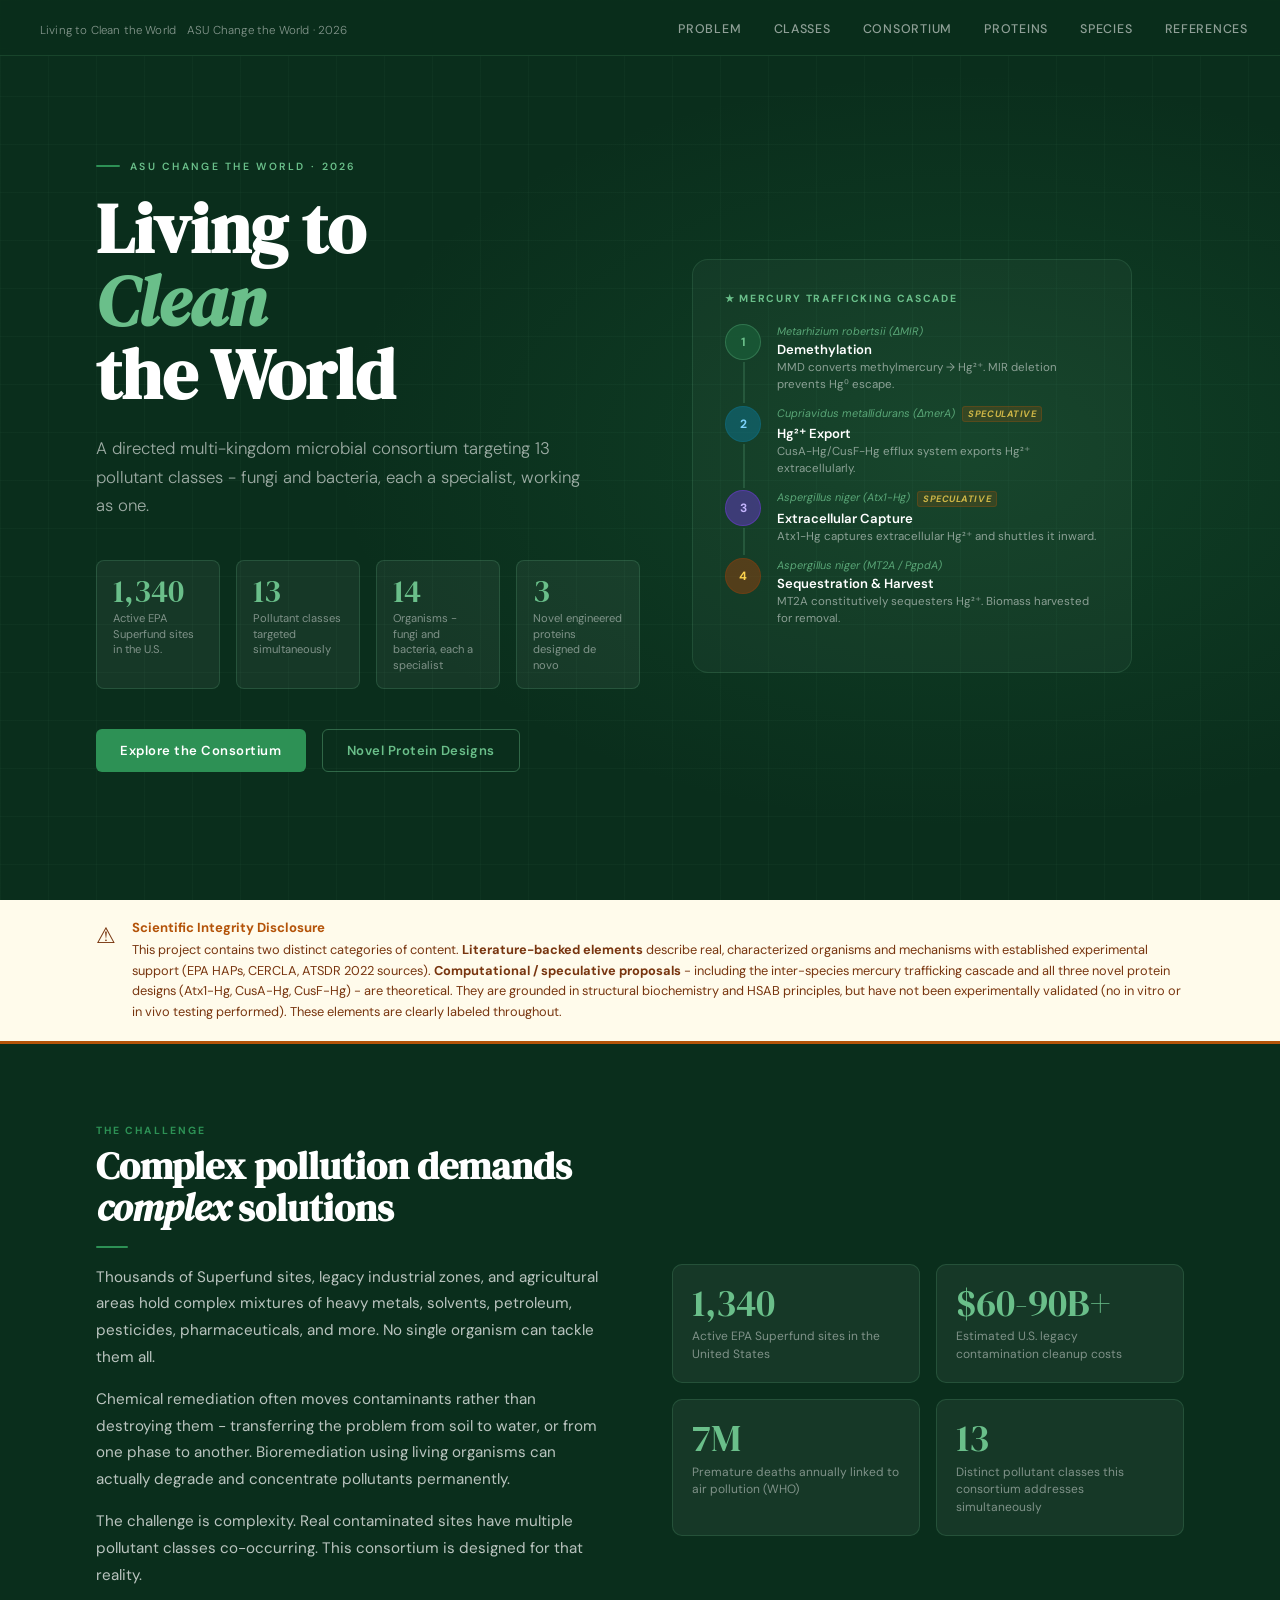
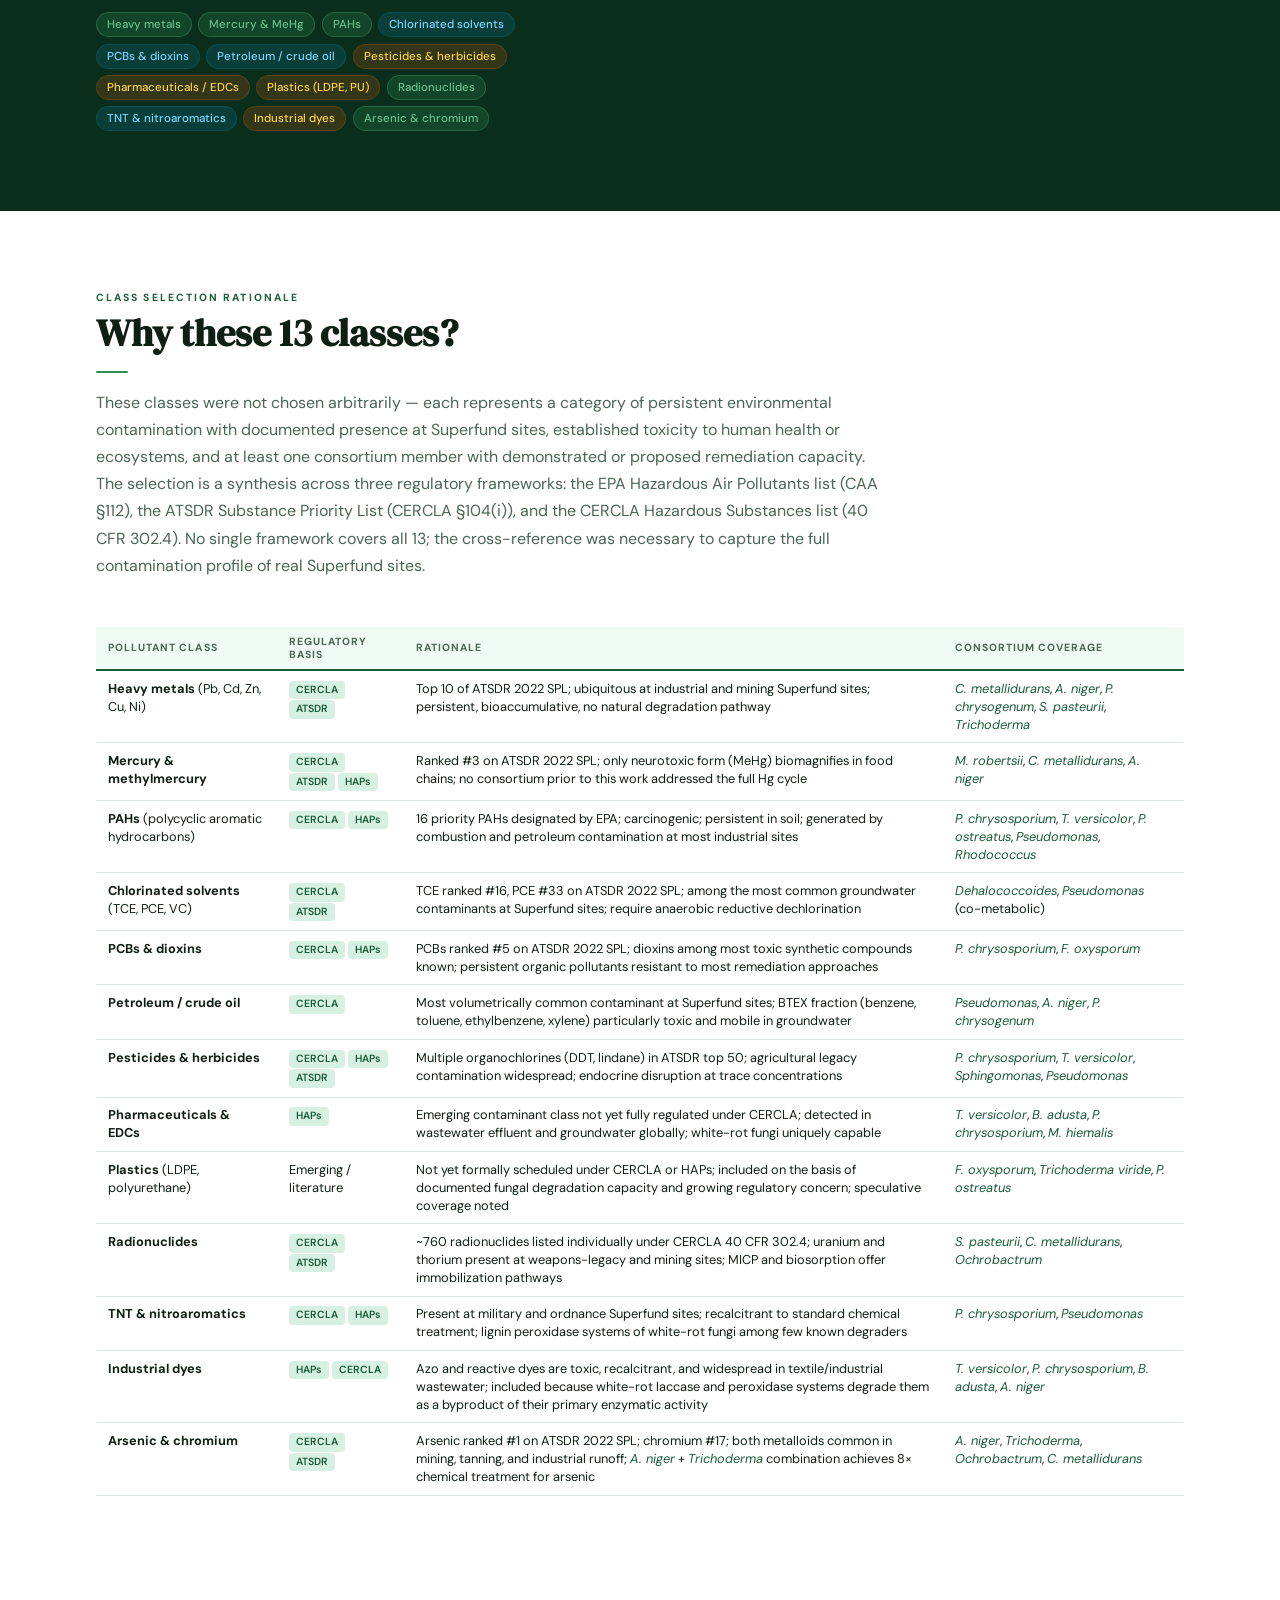
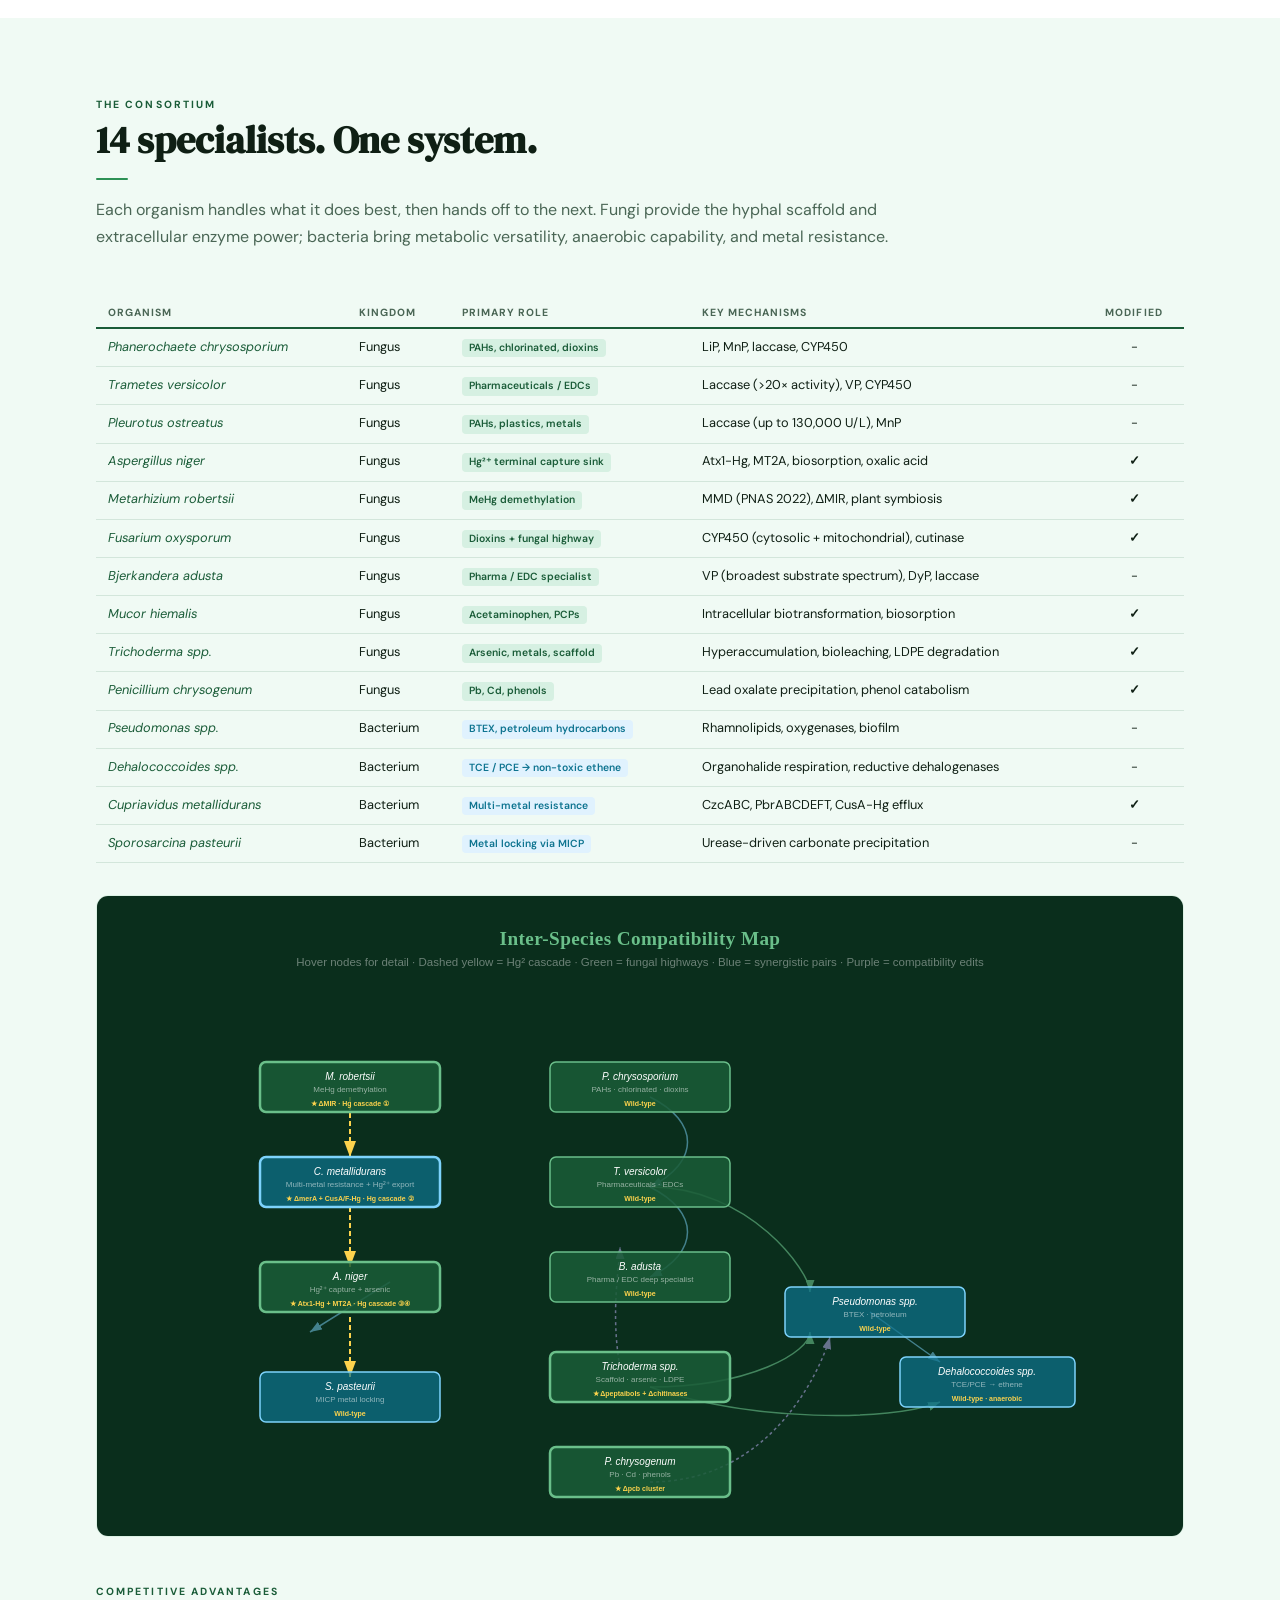
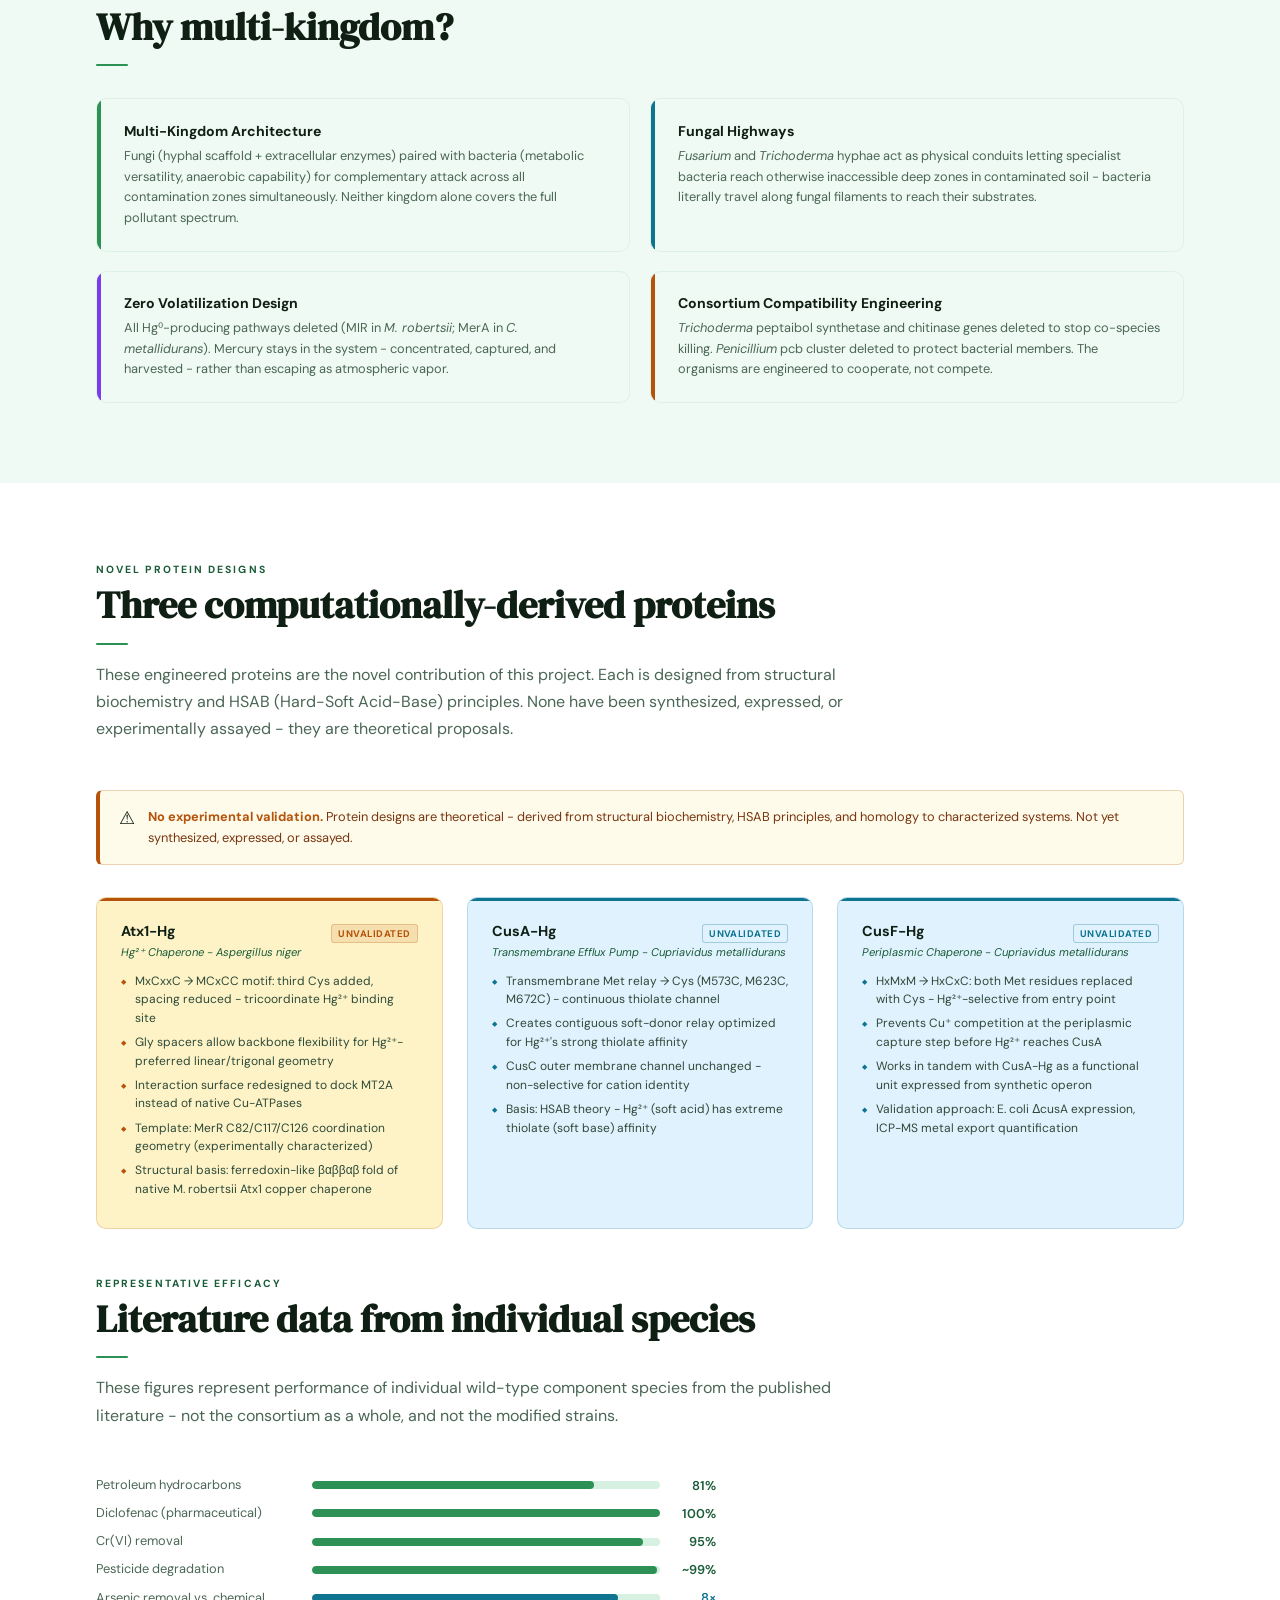
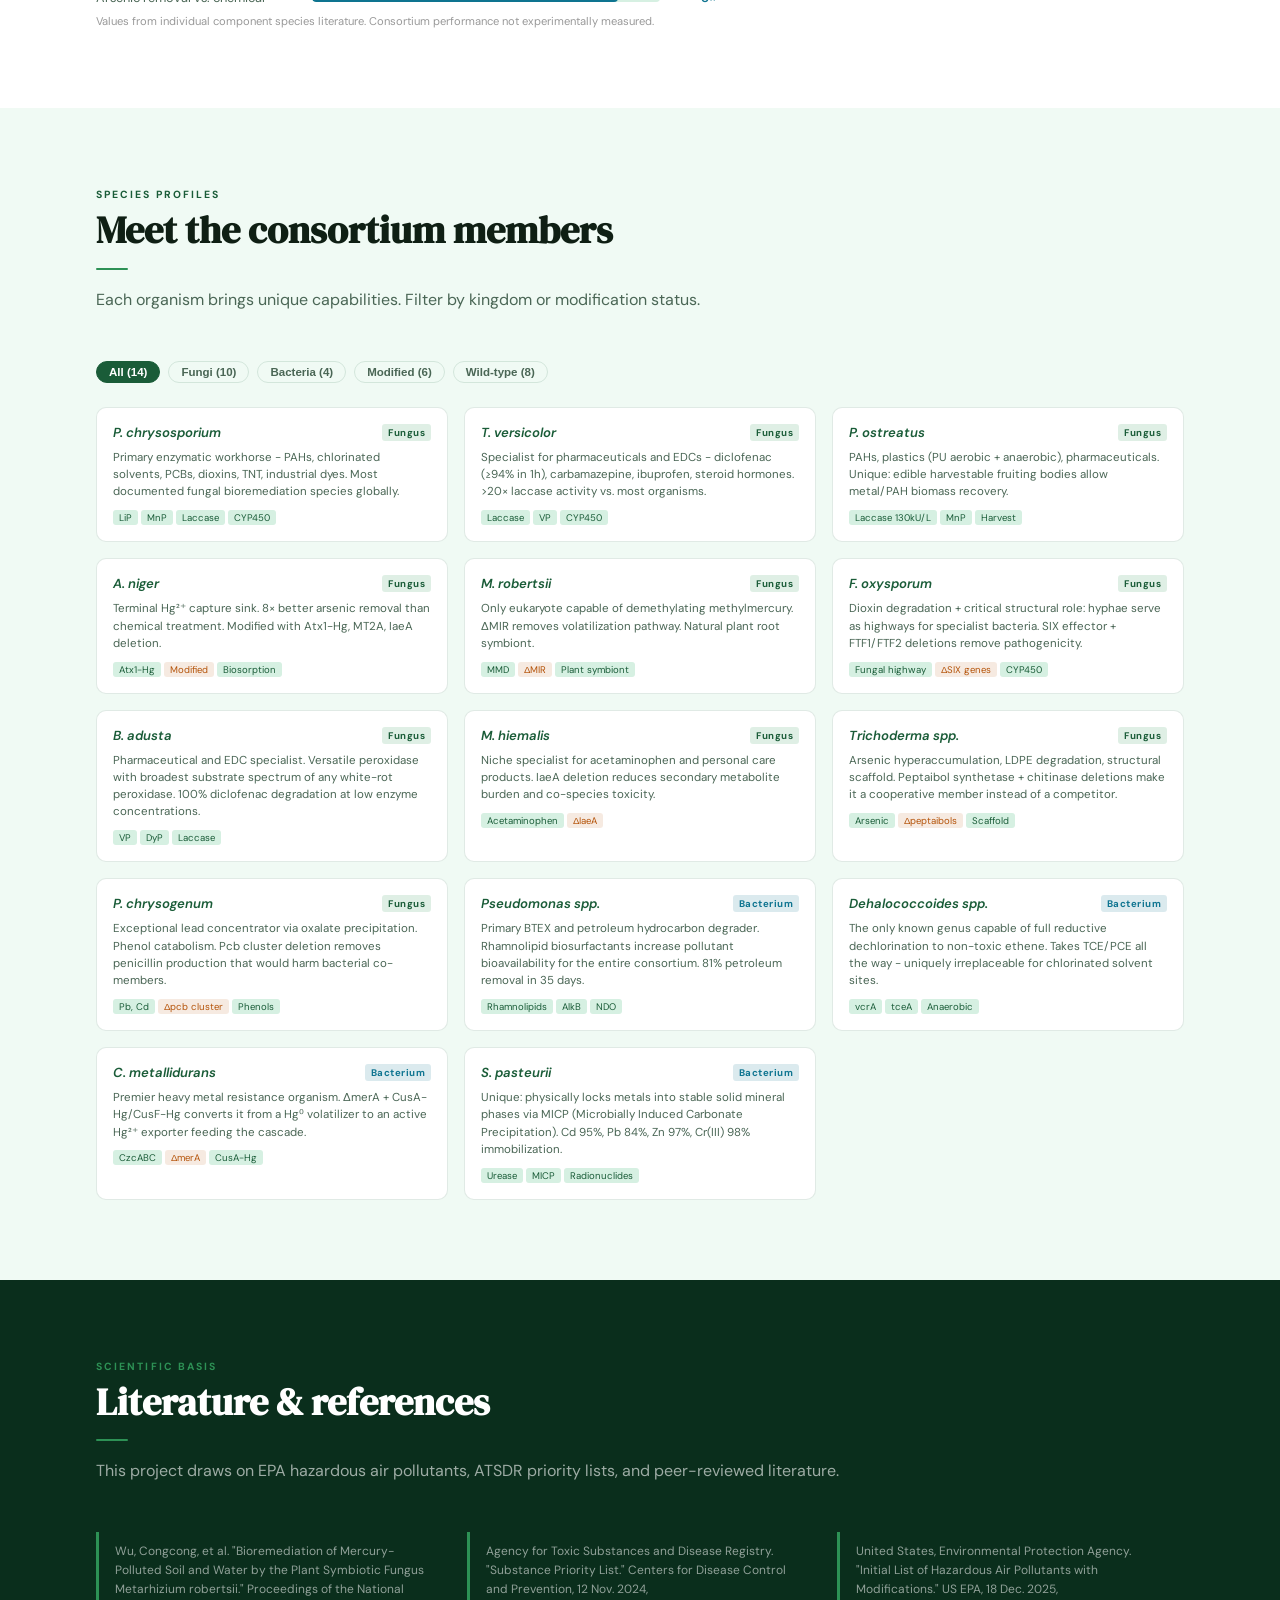
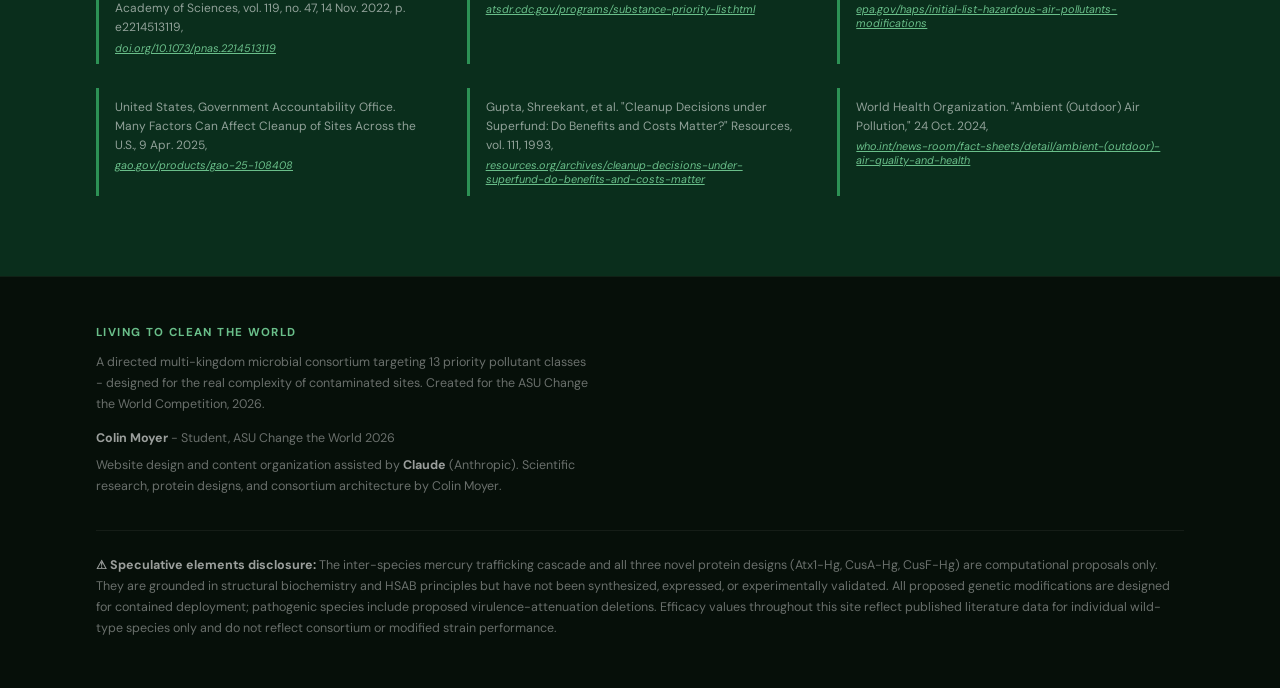
==== index.html @ acd38167 "Add iframe for inter-species compatibility diagram Testing" ====
<!doctype html>
<html lang="en">
  <head>
    <meta charset="UTF-8" />
    <meta name="viewport" content="width=device-width, initial-scale=1.0" />
    <title>
      Living to Clean the World - Bioremediation Consortium | ASU CTW 2026
    </title>
    <link rel="preconnect" href="https://fonts.googleapis.com" />
    <link
      href="https://fonts.googleapis.com/css2?family=DM+Serif+Display:ital@0;1&family=DM+Sans:ital,opsz,wght@0,9..40,300;0,9..40,400;0,9..40,500;0,9..40,600;0,9..40,700;1,9..40,300&display=swap"
      rel="stylesheet"
    />
    <link rel="stylesheet" href="style.css" />
    <script src="script.js" defer></script>
  </head>

  <body>
    <!-- NAV -->
    <nav>
      <div class="nav-logo" id="navLogo" onclick="toggleNavLogo()">
        <span id="navMain">Living to Clean the World</span>
        <span id="navSub">ASU Change the World · 2026</span>
      </div>
      <ul class="nav-links">
        <li><a href="#problem">Problem</a></li>
        <li><a href="#classification">Classes</a></li>
        <li><a href="#consortium">Consortium</a></li>
        <li><a href="#proteins">Proteins</a></li>
        <li><a href="#species">Species</a></li>
        <li><a href="#references">References</a></li>
      </ul>
      <div class="nav-dropdown" id="navDropdown">
        <button class="nav-dropdown-btn" onclick="toggleDropdown()">Menu ▾</button>
        <div class="nav-dropdown-menu" id="navDropdownMenu">
          <a href="#problem" onclick="closeDropdown()">Problem</a>
          <a href="#classification" onclick="closeDropdown()">Classes</a>
          <a href="#consortium" onclick="closeDropdown()">Consortium</a>
          <a href="#proteins" onclick="closeDropdown()">Proteins</a>
          <a href="#species" onclick="closeDropdown()">Species</a>
          <a href="#references" onclick="closeDropdown()">References</a>
        </div>
      </div>
    </nav>

    <!-- HERO -->
    <section class="hero" id="top">
      <div class="hero-bg-grid"></div>
      <div class="hero-left">
        <div class="hero-eyebrow">ASU Change the World · 2026</div>
        <h1>
          Living to
          <br />
          <em>Clean</em>
          <br />
          the World
        </h1>
        <p class="hero-tagline">
          A directed multi-kingdom microbial consortium targeting 13
          pollutant classes - fungi and bacteria, each a
          specialist, working as one.
        </p>
        <div class="hero-stats">
          <div class="stat-pill">
            <div class="v">1,340</div>
            <div class="d">Active EPA Superfund sites in the U.S.</div>
          </div>
          <div class="stat-pill">
            <div class="v">13</div>
            <div class="d">Pollutant classes targeted simultaneously</div>
          </div>
          <div class="stat-pill">
            <div class="v">14</div>
            <div class="d">Organisms - fungi and bacteria, each a specialist</div>
          </div>
          <div class="stat-pill">
            <div class="v">3</div>
            <div class="d">Novel engineered proteins designed de novo</div>
          </div>
        </div>
        <div class="hero-cta">
          <a href="#consortium" class="btn btn-primary">Explore the Consortium</a>
          <a href="#proteins" class="btn btn-outline">Novel Protein Designs</a>
        </div>
      </div>
      <div class="hero-right">
        <div class="cascade-vis">
          <div class="cv-title">★ Mercury Trafficking Cascade</div>
          <div class="cv-step">
            <div class="cv-num s1">1</div>
            <div class="cv-body">
              <div class="sp">Metarhizium robertsii (ΔMIR)</div>
              <h4>Demethylation</h4>
              <p>MMD converts methylmercury → Hg²⁺. MIR deletion prevents Hg⁰ escape.</p>
            </div>
          </div>
          <div class="cv-step">
            <div class="cv-num s2">2</div>
            <div class="cv-body">
              <div class="sp">Cupriavidus metallidurans (ΔmerA) <span class="spec-tag">speculative</span></div>
              <h4>Hg²⁺ Export</h4>
              <p>CusA-Hg/CusF-Hg efflux system exports Hg²⁺ extracellularly.</p>
            </div>
          </div>
          <div class="cv-step">
            <div class="cv-num s3">3</div>
            <div class="cv-body">
              <div class="sp">Aspergillus niger (Atx1-Hg) <span class="spec-tag">speculative</span></div>
              <h4>Extracellular Capture</h4>
              <p>Atx1-Hg captures extracellular Hg²⁺ and shuttles it inward.</p>
            </div>
          </div>
          <div class="cv-step">
            <div class="cv-num s4">4</div>
            <div class="cv-body">
              <div class="sp">Aspergillus niger (MT2A / PgpdA)</div>
              <h4>Sequestration & Harvest</h4>
              <p>MT2A constitutively sequesters Hg²⁺. Biomass harvested for removal.</p>
            </div>
          </div>
        </div>
      </div>
    </section>

    <!-- SCIENTIFIC INTEGRITY BANNER -->
    <div class="spec-banner-full">
      <div class="icon">⚠</div>
      <div>
        <h3>Scientific Integrity Disclosure</h3>
        <p>
          This project contains two distinct categories of content.
          <strong>Literature-backed elements</strong> describe real, characterized
          organisms and mechanisms with established experimental support (EPA HAPs,
          CERCLA, ATSDR 2022 sources). <strong>Computational / speculative
          proposals</strong> - including the inter-species mercury trafficking
          cascade and all three novel protein designs (Atx1-Hg, CusA-Hg, CusF-Hg)
          - are theoretical. They are grounded in structural biochemistry and HSAB
          principles, but have not been experimentally validated (no in vitro or in
          vivo testing performed). These elements are clearly labeled throughout.
        </p>
      </div>
    </div>

    <!-- THE PROBLEM -->
    <section class="section-dark" id="problem">
      <div class="reveal">
        <div class="section-eyebrow">The Challenge</div>
        <h2>Complex pollution demands<br /><em>complex</em> solutions</h2>
        <div class="rule"></div>
      </div>
      <div class="problem-grid reveal">
        <div class="problem-text">
          <p>Thousands of Superfund sites, legacy industrial zones, and agricultural areas hold complex mixtures of heavy metals, solvents, petroleum, pesticides, pharmaceuticals, and more. No single organism can tackle them all.</p>
          <p>Chemical remediation often moves contaminants rather than destroying them - transferring the problem from soil to water, or from one phase to another. Bioremediation using living organisms can actually degrade and concentrate pollutants permanently.</p>
          <p>The challenge is complexity. Real contaminated sites have multiple pollutant classes co-occurring. This consortium is designed for that reality.</p>
          <div class="pollutant-cloud">
            <span class="ptag tg">Heavy metals</span>
            <span class="ptag tg">Mercury &amp; MeHg</span>
            <span class="ptag tg">PAHs</span>
            <span class="ptag tt">Chlorinated solvents</span>
            <span class="ptag tt">PCBs &amp; dioxins</span>
            <span class="ptag tt">Petroleum / crude oil</span>
            <span class="ptag ta">Pesticides &amp; herbicides</span>
            <span class="ptag ta">Pharmaceuticals / EDCs</span>
            <span class="ptag ta">Plastics (LDPE, PU)</span>
            <span class="ptag tg">Radionuclides</span>
            <span class="ptag tt">TNT &amp; nitroaromatics</span>
            <span class="ptag ta">Industrial dyes</span>
            <span class="ptag tg">Arsenic &amp; chromium</span>
          </div>
        </div>
        <div class="problem-stats">
          <div class="pstat"><div class="v">1,340</div><div class="d">Active EPA Superfund sites in the United States</div></div>
          <div class="pstat"><div class="v">$60-90B+</div><div class="d">Estimated U.S. legacy contamination cleanup costs</div></div>
          <div class="pstat"><div class="v">7M</div><div class="d">Premature deaths annually linked to air pollution (WHO)</div></div>
          <div class="pstat"><div class="v">13</div><div class="d">Distinct pollutant classes this consortium addresses simultaneously</div></div>
        </div>
      </div>
    </section>

    <!-- POLLUTANT CLASS JUSTIFICATION -->
<section class="section-white" id="classification">
  <div class="reveal">
    <div class="section-eyebrow">Class Selection Rationale</div>
    <h2>Why these 13 classes?</h2>
    <div class="rule"></div>
    <p class="section-intro">These classes were not chosen arbitrarily — each represents a category of persistent environmental contamination with documented presence at Superfund sites, established toxicity to human health or ecosystems, and at least one consortium member with demonstrated or proposed remediation capacity. The selection is a synthesis across three regulatory frameworks: the EPA Hazardous Air Pollutants list (CAA §112), the ATSDR Substance Priority List (CERCLA §104(i)), and the CERCLA Hazardous Substances list (40 CFR 302.4). No single framework covers all 13; the cross-reference was necessary to capture the full contamination profile of real Superfund sites.</p>
  </div>
  <div class="reveal">
    <div class="tbl-wrap">
      <table class="ctbl">
        <thead>
          <tr>
            <th>Pollutant Class</th>
            <th>Regulatory Basis</th>
            <th>Rationale</th>
            <th>Consortium Coverage</th>
          </tr>
        </thead>
        <tbody>
          <tr>
            <td><strong>Heavy metals</strong> (Pb, Cd, Zn, Cu, Ni)</td>
            <td><span class="role-tag">CERCLA</span> <span class="role-tag">ATSDR</span></td>
            <td>Top 10 of ATSDR 2022 SPL; ubiquitous at industrial and mining Superfund sites; persistent, bioaccumulative, no natural degradation pathway</td>
            <td><em>C. metallidurans</em>, <em>A. niger</em>, <em>P. chrysogenum</em>, <em>S. pasteurii</em>, <em>Trichoderma</em></td>
          </tr>
          <tr>
            <td><strong>Mercury &amp; methylmercury</strong></td>
            <td><span class="role-tag">CERCLA</span> <span class="role-tag">ATSDR</span> <span class="role-tag">HAPs</span></td>
            <td>Ranked #3 on ATSDR 2022 SPL; only neurotoxic form (MeHg) biomagnifies in food chains; no consortium prior to this work addressed the full Hg cycle</td>
            <td><em>M. robertsii</em>, <em>C. metallidurans</em>, <em>A. niger</em></td>
          </tr>
          <tr>
            <td><strong>PAHs</strong> (polycyclic aromatic hydrocarbons)</td>
            <td><span class="role-tag">CERCLA</span> <span class="role-tag">HAPs</span></td>
            <td>16 priority PAHs designated by EPA; carcinogenic; persistent in soil; generated by combustion and petroleum contamination at most industrial sites</td>
            <td><em>P. chrysosporium</em>, <em>T. versicolor</em>, <em>P. ostreatus</em>, <em>Pseudomonas</em>, <em>Rhodococcus</em></td>
          </tr>
          <tr>
            <td><strong>Chlorinated solvents</strong> (TCE, PCE, VC)</td>
            <td><span class="role-tag">CERCLA</span> <span class="role-tag">ATSDR</span></td>
            <td>TCE ranked #16, PCE #33 on ATSDR 2022 SPL; among the most common groundwater contaminants at Superfund sites; require anaerobic reductive dechlorination</td>
            <td><em>Dehalococcoides</em>, <em>Pseudomonas</em> (co-metabolic)</td>
          </tr>
          <tr>
            <td><strong>PCBs &amp; dioxins</strong></td>
            <td><span class="role-tag">CERCLA</span> <span class="role-tag">HAPs</span></td>
            <td>PCBs ranked #5 on ATSDR 2022 SPL; dioxins among most toxic synthetic compounds known; persistent organic pollutants resistant to most remediation approaches</td>
            <td><em>P. chrysosporium</em>, <em>F. oxysporum</em></td>
          </tr>
          <tr>
            <td><strong>Petroleum / crude oil</strong></td>
            <td><span class="role-tag">CERCLA</span></td>
            <td>Most volumetrically common contaminant at Superfund sites; BTEX fraction (benzene, toluene, ethylbenzene, xylene) particularly toxic and mobile in groundwater</td>
            <td><em>Pseudomonas</em>, <em>A. niger</em>, <em>P. chrysogenum</em></td>
          </tr>
          <tr>
            <td><strong>Pesticides &amp; herbicides</strong></td>
            <td><span class="role-tag">CERCLA</span> <span class="role-tag">HAPs</span> <span class="role-tag">ATSDR</span></td>
            <td>Multiple organochlorines (DDT, lindane) in ATSDR top 50; agricultural legacy contamination widespread; endocrine disruption at trace concentrations</td>
            <td><em>P. chrysosporium</em>, <em>T. versicolor</em>, <em>Sphingomonas</em>, <em>Pseudomonas</em></td>
          </tr>
          <tr>
            <td><strong>Pharmaceuticals &amp; EDCs</strong></td>
            <td><span class="role-tag">HAPs</span></td>
            <td>Emerging contaminant class not yet fully regulated under CERCLA; detected in wastewater effluent and groundwater globally; white-rot fungi uniquely capable</td>
            <td><em>T. versicolor</em>, <em>B. adusta</em>, <em>P. chrysosporium</em>, <em>M. hiemalis</em></td>
          </tr>
          <tr>
            <td><strong>Plastics</strong> (LDPE, polyurethane)</td>
            <td>Emerging / literature</td>
            <td>Not yet formally scheduled under CERCLA or HAPs; included on the basis of documented fungal degradation capacity and growing regulatory concern; speculative coverage noted</td>
            <td><em>F. oxysporum</em>, <em>Trichoderma viride</em>, <em>P. ostreatus</em></td>
          </tr>
          <tr>
            <td><strong>Radionuclides</strong></td>
            <td><span class="role-tag">CERCLA</span> <span class="role-tag">ATSDR</span></td>
            <td>~760 radionuclides listed individually under CERCLA 40 CFR 302.4; uranium and thorium present at weapons-legacy and mining sites; MICP and biosorption offer immobilization pathways</td>
            <td><em>S. pasteurii</em>, <em>C. metallidurans</em>, <em>Ochrobactrum</em></td>
          </tr>
          <tr>
            <td><strong>TNT &amp; nitroaromatics</strong></td>
            <td><span class="role-tag">CERCLA</span> <span class="role-tag">HAPs</span></td>
            <td>Present at military and ordnance Superfund sites; recalcitrant to standard chemical treatment; lignin peroxidase systems of white-rot fungi among few known degraders</td>
            <td><em>P. chrysosporium</em>, <em>Pseudomonas</em></td>
          </tr>
          <tr>
            <td><strong>Industrial dyes</strong></td>
            <td><span class="role-tag">HAPs</span> <span class="role-tag">CERCLA</span></td>
            <td>Azo and reactive dyes are toxic, recalcitrant, and widespread in textile/industrial wastewater; included because white-rot laccase and peroxidase systems degrade them as a byproduct of their primary enzymatic activity</td>
            <td><em>T. versicolor</em>, <em>P. chrysosporium</em>, <em>B. adusta</em>, <em>A. niger</em></td>
          </tr>
          <tr>
            <td><strong>Arsenic &amp; chromium</strong></td>
            <td><span class="role-tag">CERCLA</span> <span class="role-tag">ATSDR</span></td>
            <td>Arsenic ranked #1 on ATSDR 2022 SPL; chromium #17; both metalloids common in mining, tanning, and industrial runoff; <em>A. niger</em> + <em>Trichoderma</em> combination achieves 8× chemical treatment for arsenic</td>
            <td><em>A. niger</em>, <em>Trichoderma</em>, <em>Ochrobactrum</em>, <em>C. metallidurans</em></td>
          </tr>
        </tbody>
      </table>
    </div>
    <p style="font-size:0.72rem;color:rgba(255,255,255,0.35);margin-top:0.8rem;">Sources: ATSDR Substance Priority List 2022; EPA HAPs Initial List (CAA §112); CERCLA Hazardous Substances 40 CFR 302.4. Plastics row marked as emerging — not formally scheduled under either framework.</p>
  </div>
</section>

    <!-- THE CONSORTIUM -->
    <section class="section-alt" id="consortium">
      <div class="reveal">
        <div class="section-eyebrow">The Consortium</div>
        <h2>14 specialists. One system.</h2>
        <div class="rule"></div>
        <p class="section-intro">Each organism handles what it does best, then hands off to the next. Fungi provide the hyphal scaffold and extracellular enzyme power; bacteria bring metabolic versatility, anaerobic capability, and metal resistance.</p>
      </div>

      <div class="reveal">
        <div class="tbl-wrap">
          <table class="ctbl">
            <thead>
              <tr>
                <th>Organism</th><th>Kingdom</th><th>Primary Role</th><th>Key Mechanisms</th><th style="text-align:center">Modified</th>
              </tr>
            </thead>
            <tbody>
              <tr><td><em>Phanerochaete chrysosporium</em></td><td>Fungus</td><td><span class="role-tag">PAHs, chlorinated, dioxins</span></td><td>LiP, MnP, laccase, CYP450</td><td class="mod-none">-</td></tr>
              <tr><td><em>Trametes versicolor</em></td><td>Fungus</td><td><span class="role-tag">Pharmaceuticals / EDCs</span></td><td>Laccase (&gt;20× activity), VP, CYP450</td><td class="mod-none">-</td></tr>
              <tr><td><em>Pleurotus ostreatus</em></td><td>Fungus</td><td><span class="role-tag">PAHs, plastics, metals</span></td><td>Laccase (up to 130,000 U/L), MnP</td><td class="mod-none">-</td></tr>
              <tr><td><em>Aspergillus niger</em></td><td>Fungus</td><td><span class="role-tag">Hg²⁺ terminal capture sink</span></td><td>Atx1-Hg, MT2A, biosorption, oxalic acid</td><td class="mod-check">✓</td></tr>
              <tr><td><em>Metarhizium robertsii</em></td><td>Fungus</td><td><span class="role-tag">MeHg demethylation</span></td><td>MMD (PNAS 2022), ΔMIR, plant symbiosis</td><td class="mod-check">✓</td></tr>
              <tr><td><em>Fusarium oxysporum</em></td><td>Fungus</td><td><span class="role-tag">Dioxins + fungal highway</span></td><td>CYP450 (cytosolic + mitochondrial), cutinase</td><td class="mod-check">✓</td></tr>
              <tr><td><em>Bjerkandera adusta</em></td><td>Fungus</td><td><span class="role-tag">Pharma / EDC specialist</span></td><td>VP (broadest substrate spectrum), DyP, laccase</td><td class="mod-none">-</td></tr>
              <tr><td><em>Mucor hiemalis</em></td><td>Fungus</td><td><span class="role-tag">Acetaminophen, PCPs</span></td><td>Intracellular biotransformation, biosorption</td><td class="mod-check">✓</td></tr>
              <tr><td><em>Trichoderma spp.</em></td><td>Fungus</td><td><span class="role-tag">Arsenic, metals, scaffold</span></td><td>Hyperaccumulation, bioleaching, LDPE degradation</td><td class="mod-check">✓</td></tr>
              <tr><td><em>Penicillium chrysogenum</em></td><td>Fungus</td><td><span class="role-tag">Pb, Cd, phenols</span></td><td>Lead oxalate precipitation, phenol catabolism</td><td class="mod-check">✓</td></tr>
              <tr><td><em>Pseudomonas spp.</em></td><td>Bacterium</td><td><span class="role-tag role-teal">BTEX, petroleum hydrocarbons</span></td><td>Rhamnolipids, oxygenases, biofilm</td><td class="mod-none">-</td></tr>
              <tr><td><em>Dehalococcoides spp.</em></td><td>Bacterium</td><td><span class="role-tag role-teal">TCE / PCE → non-toxic ethene</span></td><td>Organohalide respiration, reductive dehalogenases</td><td class="mod-none">-</td></tr>
              <tr><td><em>Cupriavidus metallidurans</em></td><td>Bacterium</td><td><span class="role-tag role-teal">Multi-metal resistance</span></td><td>CzcABC, PbrABCDEFT, CusA-Hg efflux</td><td class="mod-check">✓</td></tr>
              <tr><td><em>Sporosarcina pasteurii</em></td><td>Bacterium</td><td><span class="role-tag role-teal">Metal locking via MICP</span></td><td>Urease-driven carbonate precipitation</td><td class="mod-none">-</td></tr>
            </tbody>
          </table>
        </div>
        <div style="border-radius:12px;overflow:hidden;border:1px solid rgba(106,191,138,0.15);margin-top:2rem;">
          <iframe src="diagram.html" width="100%" height="640"
            style="border:none;display:block;" title="Inter-species compatibility diagram">
          </iframe>
        </div>
      </div>
      <div class="reveal" style="margin-top:3rem">
        <div class="section-eyebrow">Competitive Advantages</div>
        <h2>Why multi-kingdom?</h2>
        <div class="rule"></div>
        <div class="advantages-grid">
          <div class="adv-card adv-g">
            <h4>Multi-Kingdom Architecture</h4>
            <p>Fungi (hyphal scaffold + extracellular enzymes) paired with bacteria (metabolic versatility, anaerobic capability) for complementary attack across all contamination zones simultaneously. Neither kingdom alone covers the full pollutant spectrum.</p>
          </div>
          <div class="adv-card adv-t">
            <h4>Fungal Highways</h4>
            <p><em>Fusarium</em> and <em>Trichoderma</em> hyphae act as physical conduits letting specialist bacteria reach otherwise inaccessible deep zones in contaminated soil - bacteria literally travel along fungal filaments to reach their substrates.</p>
          </div>
          <div class="adv-card adv-p">
            <h4>Zero Volatilization Design</h4>
            <p>All Hg⁰-producing pathways deleted (MIR in <em>M. robertsii</em>; MerA in <em>C. metallidurans</em>). Mercury stays in the system - concentrated, captured, and harvested - rather than escaping as atmospheric vapor.</p>
          </div>
          <div class="adv-card adv-a">
            <h4>Consortium Compatibility Engineering</h4>
            <p><em>Trichoderma</em> peptaibol synthetase and chitinase genes deleted to stop co-species killing. <em>Penicillium</em> pcb cluster deleted to protect bacterial members. The organisms are engineered to cooperate, not compete.</p>
          </div>
        </div>
      </div>
    </section>

    <!-- NOVEL PROTEINS -->
    <section class="section-white" id="proteins">
      <div class="reveal">
        <div class="section-eyebrow">Novel Protein Designs</div>
        <h2>Three computationally-derived proteins</h2>
        <div class="rule"></div>
        <p class="section-intro">These engineered proteins are the novel contribution of this project. Each is designed from structural biochemistry and HSAB (Hard-Soft Acid-Base) principles. None have been synthesized, expressed, or experimentally assayed - they are theoretical proposals.</p>
      </div>

      <div style="background:#fffbeb;border:1px solid rgba(180,83,9,0.25);border-left:4px solid var(--am);border-radius:6px;padding:1rem 1.2rem;margin-bottom:2rem;display:flex;gap:0.8rem;align-items:flex-start;" class="reveal">
        <span style="font-size:1.1rem;flex-shrink:0">⚠</span>
        <p style="font-size:0.8rem;color:#78350f;line-height:1.6"><strong style="color:var(--am)">No experimental validation.</strong> Protein designs are theoretical - derived from structural biochemistry, HSAB principles, and homology to characterized systems. Not yet synthesized, expressed, or assayed.</p>
      </div>

      <div class="proteins-grid reveal">
        <div class="protein-card pc-amber">
          <span class="unv">UNVALIDATED</span>
          <h3>Atx1-Hg</h3>
          <span class="host">Hg²⁺ Chaperone - Aspergillus niger</span>
          <ul>
            <li>MxCxxC → MCxCC motif: third Cys added, spacing reduced - tricoordinate Hg²⁺ binding site</li>
            <li>Gly spacers allow backbone flexibility for Hg²⁺-preferred linear/trigonal geometry</li>
            <li>Interaction surface redesigned to dock MT2A instead of native Cu-ATPases</li>
            <li>Template: MerR C82/C117/C126 coordination geometry (experimentally characterized)</li>
            <li>Structural basis: ferredoxin-like βαββαβ fold of native M. robertsii Atx1 copper chaperone</li>
          </ul>
        </div>
        <div class="protein-card pc-teal">
          <span class="unv" style="color:var(--tk);border-color:rgba(14,116,144,0.3);background:rgba(224,242,254,0.8);">UNVALIDATED</span>
          <h3>CusA-Hg</h3>
          <span class="host">Transmembrane Efflux Pump - Cupriavidus metallidurans</span>
          <ul>
            <li>Transmembrane Met relay → Cys (M573C, M623C, M672C) - continuous thiolate channel</li>
            <li>Creates contiguous soft-donor relay optimized for Hg²⁺'s strong thiolate affinity</li>
            <li>CusC outer membrane channel unchanged - non-selective for cation identity</li>
            <li>Basis: HSAB theory - Hg²⁺ (soft acid) has extreme thiolate (soft base) affinity</li>
          </ul>
        </div>
        <div class="protein-card pc-teal">
          <span class="unv" style="color:var(--tk);border-color:rgba(14,116,144,0.3);background:rgba(224,242,254,0.8);">UNVALIDATED</span>
          <h3>CusF-Hg</h3>
          <span class="host">Periplasmic Chaperone - Cupriavidus metallidurans</span>
          <ul>
            <li>HxMxM → HxCxC: both Met residues replaced with Cys - Hg²⁺-selective from entry point</li>
            <li>Prevents Cu⁺ competition at the periplasmic capture step before Hg²⁺ reaches CusA</li>
            <li>Works in tandem with CusA-Hg as a functional unit expressed from synthetic operon</li>
            <li>Validation approach: E. coli ΔcusA expression, ICP-MS metal export quantification</li>
          </ul>
        </div>
      </div>

      <div class="reveal" style="margin-top:3rem">
        <div class="section-eyebrow" style="color:var(--gm)">Representative Efficacy</div>
        <h2>Literature data from individual species</h2>
        <div class="rule"></div>
        <p class="section-intro" style="color:var(--isf)">These figures represent performance of individual wild-type component species from the published literature - not the consortium as a whole, and not the modified strains.</p>
        <div class="efficacy-list">
          <div class="eff-row"><div class="eff-lbl">Petroleum hydrocarbons</div><div class="eff-bar"><div class="eff-fill" style="width:81%"></div></div><div class="eff-pct">81%</div></div>
          <div class="eff-row"><div class="eff-lbl">Diclofenac (pharmaceutical)</div><div class="eff-bar"><div class="eff-fill" style="width:100%"></div></div><div class="eff-pct">100%</div></div>
          <div class="eff-row"><div class="eff-lbl">Cr(VI) removal</div><div class="eff-bar"><div class="eff-fill" style="width:95%"></div></div><div class="eff-pct">95%</div></div>
          <div class="eff-row"><div class="eff-lbl">Pesticide degradation</div><div class="eff-bar"><div class="eff-fill" style="width:99%"></div></div><div class="eff-pct">~99%</div></div>
          <div class="eff-row"><div class="eff-lbl">Arsenic removal vs. chemical</div><div class="eff-bar"><div class="eff-fill eff-fill-t" style="width:88%"></div></div><div class="eff-pct eff-pct-t">8×</div></div>
        </div>
        <p class="eff-note">Values from individual component species literature. Consortium performance not experimentally measured.</p>
      </div>
    </section>

    <!-- SPECIES PROFILES -->
    <section class="section-alt" id="species">
      <div class="reveal">
        <div class="section-eyebrow">Species Profiles</div>
        <h2>Meet the consortium members</h2>
        <div class="rule"></div>
        <p class="section-intro">Each organism brings unique capabilities. Filter by kingdom or modification status.</p>
      </div>

      <div class="reveal">
        <div class="species-filters">
          <button class="filter-btn active" onclick="filterSpecies('all', this)">All (14)</button>
          <button class="filter-btn" onclick="filterSpecies('fungus', this)">Fungi (10)</button>
          <button class="filter-btn" onclick="filterSpecies('bacteria', this)">Bacteria (4)</button>
          <button class="filter-btn" onclick="filterSpecies('modified', this)">Modified (6)</button>
          <button class="filter-btn" onclick="filterSpecies('wildtype', this)">Wild-type (8)</button>
        </div>
        <div class="species-cards" id="speciesGrid">
          <div class="sp-card" data-kingdom="fungus" data-mod="wildtype"><div class="sp-card-header"><span class="sp-name">P. chrysosporium</span><span class="sp-type type-fungus">Fungus</span></div><div class="sp-role">Primary enzymatic workhorse - PAHs, chlorinated solvents, PCBs, dioxins, TNT, industrial dyes. Most documented fungal bioremediation species globally.</div><div class="sp-tags"><span class="sp-tag">LiP</span><span class="sp-tag">MnP</span><span class="sp-tag">Laccase</span><span class="sp-tag">CYP450</span></div></div>
          <div class="sp-card" data-kingdom="fungus" data-mod="wildtype"><div class="sp-card-header"><span class="sp-name">T. versicolor</span><span class="sp-type type-fungus">Fungus</span></div><div class="sp-role">Specialist for pharmaceuticals and EDCs - diclofenac (≥94% in 1h), carbamazepine, ibuprofen, steroid hormones. &gt;20× laccase activity vs. most organisms.</div><div class="sp-tags"><span class="sp-tag">Laccase</span><span class="sp-tag">VP</span><span class="sp-tag">CYP450</span></div></div>
          <div class="sp-card" data-kingdom="fungus" data-mod="wildtype"><div class="sp-card-header"><span class="sp-name">P. ostreatus</span><span class="sp-type type-fungus">Fungus</span></div><div class="sp-role">PAHs, plastics (PU aerobic + anaerobic), pharmaceuticals. Unique: edible harvestable fruiting bodies allow metal/PAH biomass recovery.</div><div class="sp-tags"><span class="sp-tag">Laccase 130kU/L</span><span class="sp-tag">MnP</span><span class="sp-tag">Harvest</span></div></div>
          <div class="sp-card" data-kingdom="fungus" data-mod="modified"><div class="sp-card-header"><span class="sp-name">A. niger</span><span class="sp-type type-fungus">Fungus</span></div><div class="sp-role">Terminal Hg²⁺ capture sink. 8× better arsenic removal than chemical treatment. Modified with Atx1-Hg, MT2A, IaeA deletion.</div><div class="sp-tags"><span class="sp-tag">Atx1-Hg</span><span class="sp-tag sp-mod">Modified</span><span class="sp-tag">Biosorption</span></div></div>
          <div class="sp-card" data-kingdom="fungus" data-mod="modified"><div class="sp-card-header"><span class="sp-name">M. robertsii</span><span class="sp-type type-fungus">Fungus</span></div><div class="sp-role">Only eukaryote capable of demethylating methylmercury. ΔMIR removes volatilization pathway. Natural plant root symbiont.</div><div class="sp-tags"><span class="sp-tag">MMD</span><span class="sp-tag sp-mod">ΔMIR</span><span class="sp-tag">Plant symbiont</span></div></div>
          <div class="sp-card" data-kingdom="fungus" data-mod="modified"><div class="sp-card-header"><span class="sp-name">F. oxysporum</span><span class="sp-type type-fungus">Fungus</span></div><div class="sp-role">Dioxin degradation + critical structural role: hyphae serve as highways for specialist bacteria. SIX effector + FTF1/FTF2 deletions remove pathogenicity.</div><div class="sp-tags"><span class="sp-tag">Fungal highway</span><span class="sp-tag sp-mod">ΔSIX genes</span><span class="sp-tag">CYP450</span></div></div>
          <div class="sp-card" data-kingdom="fungus" data-mod="wildtype"><div class="sp-card-header"><span class="sp-name">B. adusta</span><span class="sp-type type-fungus">Fungus</span></div><div class="sp-role">Pharmaceutical and EDC specialist. Versatile peroxidase with broadest substrate spectrum of any white-rot peroxidase. 100% diclofenac degradation at low enzyme concentrations.</div><div class="sp-tags"><span class="sp-tag">VP</span><span class="sp-tag">DyP</span><span class="sp-tag">Laccase</span></div></div>
          <div class="sp-card" data-kingdom="fungus" data-mod="modified"><div class="sp-card-header"><span class="sp-name">M. hiemalis</span><span class="sp-type type-fungus">Fungus</span></div><div class="sp-role">Niche specialist for acetaminophen and personal care products. IaeA deletion reduces secondary metabolite burden and co-species toxicity.</div><div class="sp-tags"><span class="sp-tag">Acetaminophen</span><span class="sp-tag sp-mod">ΔIaeA</span></div></div>
          <div class="sp-card" data-kingdom="fungus" data-mod="modified"><div class="sp-card-header"><span class="sp-name">Trichoderma spp.</span><span class="sp-type type-fungus">Fungus</span></div><div class="sp-role">Arsenic hyperaccumulation, LDPE degradation, structural scaffold. Peptaibol synthetase + chitinase deletions make it a cooperative member instead of a competitor.</div><div class="sp-tags"><span class="sp-tag">Arsenic</span><span class="sp-tag sp-mod">Δpeptaibols</span><span class="sp-tag">Scaffold</span></div></div>
          <div class="sp-card" data-kingdom="fungus" data-mod="modified"><div class="sp-card-header"><span class="sp-name">P. chrysogenum</span><span class="sp-type type-fungus">Fungus</span></div><div class="sp-role">Exceptional lead concentrator via oxalate precipitation. Phenol catabolism. Pcb cluster deletion removes penicillin production that would harm bacterial co-members.</div><div class="sp-tags"><span class="sp-tag">Pb, Cd</span><span class="sp-tag sp-mod">Δpcb cluster</span><span class="sp-tag">Phenols</span></div></div>
          <div class="sp-card" data-kingdom="bacteria" data-mod="wildtype"><div class="sp-card-header"><span class="sp-name">Pseudomonas spp.</span><span class="sp-type type-bacteria">Bacterium</span></div><div class="sp-role">Primary BTEX and petroleum hydrocarbon degrader. Rhamnolipid biosurfactants increase pollutant bioavailability for the entire consortium. 81% petroleum removal in 35 days.</div><div class="sp-tags"><span class="sp-tag">Rhamnolipids</span><span class="sp-tag">AlkB</span><span class="sp-tag">NDO</span></div></div>
          <div class="sp-card" data-kingdom="bacteria" data-mod="wildtype"><div class="sp-card-header"><span class="sp-name">Dehalococcoides spp.</span><span class="sp-type type-bacteria">Bacterium</span></div><div class="sp-role">The only known genus capable of full reductive dechlorination to non-toxic ethene. Takes TCE/PCE all the way - uniquely irreplaceable for chlorinated solvent sites.</div><div class="sp-tags"><span class="sp-tag">vcrA</span><span class="sp-tag">tceA</span><span class="sp-tag">Anaerobic</span></div></div>
          <div class="sp-card" data-kingdom="bacteria" data-mod="modified"><div class="sp-card-header"><span class="sp-name">C. metallidurans</span><span class="sp-type type-bacteria">Bacterium</span></div><div class="sp-role">Premier heavy metal resistance organism. ΔmerA + CusA-Hg/CusF-Hg converts it from a Hg⁰ volatilizer to an active Hg²⁺ exporter feeding the cascade.</div><div class="sp-tags"><span class="sp-tag">CzcABC</span><span class="sp-tag sp-mod">ΔmerA</span><span class="sp-tag">CusA-Hg</span></div></div>
          <div class="sp-card" data-kingdom="bacteria" data-mod="wildtype"><div class="sp-card-header"><span class="sp-name">S. pasteurii</span><span class="sp-type type-bacteria">Bacterium</span></div><div class="sp-role">Unique: physically locks metals into stable solid mineral phases via MICP (Microbially Induced Carbonate Precipitation). Cd 95%, Pb 84%, Zn 97%, Cr(III) 98% immobilization.</div><div class="sp-tags"><span class="sp-tag">Urease</span><span class="sp-tag">MICP</span><span class="sp-tag">Radionuclides</span></div></div>
        </div>
      </div>
    </section>

    <!-- REFERENCES -->
    <section class="section-dark" id="references">
      <div class="reveal">
        <div class="section-eyebrow">Scientific Basis</div>
        <h2>Literature & references</h2>
        <div class="rule"></div>
        <p class="section-intro">This project draws on EPA hazardous air pollutants, ATSDR priority lists, and peer-reviewed literature.</p>
      </div>
      <div class="refs-grid reveal">
        <div class="ref-item">
          <p>Wu, Congcong, et al. "Bioremediation of Mercury-Polluted Soil and Water by the Plant Symbiotic Fungus Metarhizium robertsii." Proceedings of the National Academy of Sciences, vol. 119, no. 47, 14 Nov. 2022, p. e2214513119, </p>
          <div class="cite"><a href="https://doi.org/10.1073/pnas.2214513119" target="_blank" rel="noopener" style="color:var(--gl);">doi.org/10.1073/pnas.2214513119</a></div>
        </div>
        <div class="ref-item">
          <p>Agency for Toxic Substances and Disease Registry. "Substance Priority List." Centers for Disease Control and Prevention, 12 Nov. 2024, </p>
          <div class="cite"><a href="https://www.atsdr.cdc.gov/programs/substance-priority-list.html" target="_blank" rel="noopener" style="color:var(--gl);">atsdr.cdc.gov/programs/substance-priority-list.html</a></div>
        </div>
        <div class="ref-item">
          <p>United States, Environmental Protection Agency. "Initial List of Hazardous Air Pollutants with Modifications." US EPA, 18 Dec. 2025, </p>
          <div class="cite"><a href="https://www.epa.gov/haps/initial-list-hazardous-air-pollutants-modifications" target="_blank" rel="noopener" style="color:var(--gl);">epa.gov/haps/initial-list-hazardous-air-pollutants-modifications</a></div>
        </div>
        <div class="ref-item">
          <p>United States, Government Accountability Office. Many Factors Can Affect Cleanup of Sites Across the U.S., 9 Apr. 2025, </p>
          <div class="cite"><a href="https://www.gao.gov/products/gao-25-108408" target="_blank" rel="noopener" style="color:var(--gl);">gao.gov/products/gao-25-108408</a></div>
        </div>
        <div class="ref-item">
          <p>Gupta, Shreekant, et al. "Cleanup Decisions under Superfund: Do Benefits and Costs Matter?" Resources, vol. 111, 1993, </p>
          <div class="cite"><a href="https://www.resources.org/archives/cleanup-decisions-under-superfund-do-benefits-and-costs-matter/" target="_blank" rel="noopener" style="color:var(--gl);">resources.org/archives/cleanup-decisions-under-superfund-do-benefits-and-costs-matter</a></div>
        </div>
        <div class="ref-item">
          <p>World Health Organization. "Ambient (Outdoor) Air Pollution," 24 Oct. 2024, </p>
          <div class="cite"><a href="https://www.who.int/news-room/fact-sheets/detail/ambient-(outdoor)-air-quality-and-health" target="_blank" rel="noopener" style="color:var(--gl);">who.int/news-room/fact-sheets/detail/ambient-(outdoor)-air-quality-and-health</a></div>
        </div>
      </div>
    </section>

    <!-- FOOTER -->
    <footer>
      <div class="footer-grid">
        <div>
          <h4>Living to Clean the World</h4>
          <p>A directed multi-kingdom microbial consortium targeting 13 priority pollutant classes - designed for the real complexity of contaminated sites. Created for the ASU Change the World Competition, 2026.</p>
          <p style="margin-top:0.75rem"><strong>Colin Moyer</strong> - Student, ASU Change the World 2026</p>
          <p style="margin-top:0.4rem">Website design and content organization assisted by <strong>Claude</strong> (Anthropic). Scientific research, protein designs, and consortium architecture by Colin Moyer.</p>
        </div>
      </div>
      <div class="disclaimer">
        <p><strong style="color:rgba(255,255,255,0.6)">⚠ Speculative elements disclosure:</strong> The inter-species mercury trafficking cascade and all three novel protein designs (Atx1-Hg, CusA-Hg, CusF-Hg) are computational proposals only. They are grounded in structural biochemistry and HSAB principles but have not been synthesized, expressed, or experimentally validated. All proposed genetic modifications are designed for contained deployment; pathogenic species include proposed virulence-attenuation deletions. Efficacy values throughout this site reflect published literature data for individual wild-type species only and do not reflect consortium or modified strain performance.</p>
      </div>
    </footer>
  </body>
</html>
---- style.css ----
*,
      *::before,
      *::after {
        box-sizing: border-box;
        margin: 0;
        padding: 0;
      }

      :root {
        --gd: #0a2e1c;
        --gm: #1a5c38;
        --gb: #2d9155;
        --gl: #6abf8a;
        --gp: #d6f0e2;
        --gg: #f0faf4;
        --tk: #0e7490;
        --tl: #e0f2fe;
        --am: #b45309;
        --al: #fef3c7;
        --ink: #0f1f14;
        --ims: #2d4a38;
        --isf: #4a6655;
        --pur: #7c3aed;
        --rul: rgba(0, 80, 40, 0.12);
      }

      html {
        scroll-behavior: smooth;
      }

      body {
        font-family: "DM Sans", sans-serif;
        background: var(--ink);
        color: #fff;
        overflow-x: hidden;
      }

      /* ── NAV ── */
      nav {
        position: fixed;
        top: 0;
        left: 0;
        right: 0;
        z-index: 100;
        background: rgba(10, 46, 28, 0.92);
        backdrop-filter: blur(12px);
        border-bottom: 1px solid rgba(106, 191, 138, 0.15);
        padding: 0 2rem;
        display: flex;
        align-items: center;
        justify-content: space-between;
        height: 56px;
      }

      .nav-logo {
        font-family: "DM Serif Display", serif;
        font-size: 1rem;
        color: var(--gl);
        letter-spacing: 0.01em;
      }

      .nav-logo span {
        color: rgba(255, 255, 255, 0.5);
        font-family: "DM Sans", sans-serif;
        font-size: 0.72rem;
        font-weight: 300;
        margin-left: 8px;
      }
      
      #navMain, #navSub {
        transition: opacity 0.35s ease;
      }

			#navSub {
        font-family: 'DM Sans', sans-serif;
        font-size: 0.72rem;
        font-weight: 300;
        color: rgba(255,255,255,0.5);
        margin-left: 8px;
      }

			@media (max-width: 700px) {
        #navLogo { cursor: pointer; }
        #navSub { margin-left: 0; display: block; }
        #navLogo.flipped #navMain { opacity: 0; position: absolute; pointer-events: none; }
        #navLogo.flipped #navSub { opacity: 1; }
        #navLogo:not(.flipped) #navSub { opacity: 0; position: absolute; pointer-events: none; }
        #navLogo:not(.flipped) #navMain { opacity: 1; }
      }

      .nav-links {
        display: flex;
        gap: 2rem;
        list-style: none;
      }

      .nav-links a {
        font-size: 0.78rem;
        font-weight: 500;
        letter-spacing: 0.06em;
        text-transform: uppercase;
        color: rgba(255, 255, 255, 0.55);
        text-decoration: none;
        transition: color 0.2s;
      }

      .nav-links a:hover {
        color: var(--gl);
      }

.nav-links {
  display: flex; gap: 2rem; list-style: none;
  transition: opacity 0.25s ease;
}

/* Dropdown styles */
.nav-dropdown {
  position: relative; display: none;
}
.nav-dropdown-btn {
  background: rgba(255,255,255,0.07);
  border: 1px solid rgba(106,191,138,0.25);
  border-radius: 6px;
  color: rgba(255,255,255,0.7);
  font-size: 0.78rem; font-weight: 600;
  letter-spacing: 0.06em; text-transform: uppercase;
  padding: 5px 12px; cursor: pointer;
}
.nav-dropdown-btn:hover { background: rgba(106,191,138,0.15); }
.nav-dropdown-menu {
  position: absolute; top: calc(100% + 8px); right: 0;
  background: rgba(10,46,28,0.97);
  backdrop-filter: blur(12px);
  border: 1px solid rgba(106,191,138,0.2);
  border-radius: 8px;
  padding: 6px;
  min-width: 180px;
  opacity: 0; pointer-events: none;
  transform: translateY(-6px);
  transition: opacity 0.2s ease, transform 0.2s ease;
  z-index: 200;
}
.nav-dropdown-menu.open {
  opacity: 1; pointer-events: all; transform: translateY(0);
}
.nav-dropdown-menu a {
  display: block;
  font-size: 0.78rem; font-weight: 500;
  letter-spacing: 0.06em; text-transform: uppercase;
  color: rgba(255,255,255,0.65);
  text-decoration: none;
  padding: 7px 12px; border-radius: 5px;
  transition: background 0.15s, color 0.15s;
}
.nav-dropdown-menu a:hover {
  background: rgba(106,191,138,0.12); color: var(--gl);
}

      /* ── HERO ── */
      .hero {
        min-height: 100vh;
        background: var(--gd);
        display: grid;
        grid-template-columns: 1fr 1fr;
        align-items: center;
        padding: 7rem 6rem 5rem;
        position: relative;
        overflow: hidden;
      }

      .hero::before {
        content: "";
        position: absolute;
        inset: 0;
        background: radial-gradient(
          ellipse 70% 60% at 75% 50%,
          rgba(45, 145, 85, 0.18) 0%,
          transparent 70%
        );
        pointer-events: none;
      }

      .hero-bg-grid {
        position: absolute;
        inset: 0;
        background-image:
          linear-gradient(rgba(106, 191, 138, 0.04) 1px, transparent 1px),
          linear-gradient(90deg, rgba(106, 191, 138, 0.04) 1px, transparent 1px);
        background-size: 48px 48px;
        pointer-events: none;
      }

      .hero-left {
        position: relative;
        z-index: 1;
      }

      .hero-eyebrow {
        font-size: 0.65rem;
        font-weight: 600;
        letter-spacing: 0.22em;
        text-transform: uppercase;
        color: var(--gl);
        margin-bottom: 1.2rem;
        display: flex;
        align-items: center;
        gap: 10px;
      }

      .hero-eyebrow::before {
        content: "";
        display: block;
        width: 24px;
        height: 2px;
        background: var(--gb);
        border-radius: 1px;
      }

      h1 {
        font-family: "DM Serif Display", serif;
        font-size: clamp(3rem, 5.5vw, 5rem);
        line-height: 1.04;
        margin-bottom: 1.4rem;
      }

      h1 em {
        color: var(--gl);
        font-style: italic;
      }

      .hero-tagline {
        font-size: 1.05rem;
        font-weight: 300;
        color: rgba(255, 255, 255, 0.6);
        line-height: 1.7;
        max-width: 44ch;
        margin-bottom: 2.5rem;
      }

      .hero-stats {
        display: grid;
        grid-template-columns: repeat(4, 1fr);
        gap: 1rem;
        margin-bottom: 2.5rem;
      }

      .stat-pill {
        background: rgba(255, 255, 255, 0.05);
        border: 1px solid rgba(106, 191, 138, 0.2);
        border-radius: 8px;
        padding: 0.9rem 1rem;
      }

      .stat-pill .v {
        font-family: "DM Serif Display", serif;
        font-size: 2rem;
        color: var(--gl);
        line-height: 1;
      }

      .stat-pill .d {
        font-size: 0.7rem;
        color: rgba(255, 255, 255, 0.45);
        margin-top: 4px;
        line-height: 1.4;
      }

      .hero-cta {
        display: flex;
        gap: 1rem;
        flex-wrap: wrap;
      }

      .btn {
        display: inline-flex;
        align-items: center;
        gap: 6px;
        padding: 0.75rem 1.5rem;
        border-radius: 6px;
        font-size: 0.82rem;
        font-weight: 600;
        letter-spacing: 0.04em;
        text-decoration: none;
        transition: all 0.2s;
        cursor: pointer;
        border: none;
      }

      .btn-primary {
        background: var(--gb);
        color: #fff;
      }

      .btn-primary:hover {
        background: var(--gl);
        color: var(--ink);
      }

      .btn-outline {
        background: transparent;
        color: var(--gl);
        border: 1px solid rgba(106, 191, 138, 0.4);
      }

      .btn-outline:hover {
        background: rgba(106, 191, 138, 0.1);
      }

      .hero-right {
        position: relative;
        z-index: 1;
        display: flex;
        align-items: center;
        justify-content: center;
      }

      .cascade-vis {
        background: rgba(255, 255, 255, 0.03);
        border: 1px solid rgba(106, 191, 138, 0.15);
        border-radius: 16px;
        padding: 2rem;
        width: 100%;
        max-width: 440px;
        animation: fadeInRight 0.8s ease 0.3s both;
      }

      .cv-title {
        font-size: 0.65rem;
        font-weight: 700;
        letter-spacing: 0.16em;
        text-transform: uppercase;
        color: var(--gl);
        margin-bottom: 1.2rem;
      }

      .cv-step {
        display: flex;
        gap: 1rem;
        align-items: flex-start;
        margin-bottom: 0.8rem;
        position: relative;
      }

      .cv-step:not(:last-child)::after {
        content: "";
        position: absolute;
        left: 18px;
        top: 38px;
        bottom: -10px;
        width: 2px;
        background: rgba(106, 191, 138, 0.2);
      }

      .cv-num {
        width: 36px;
        height: 36px;
        border-radius: 50%;
        display: flex;
        align-items: center;
        justify-content: center;
        font-size: 0.75rem;
        font-weight: 700;
        flex-shrink: 0;
      }

      .s1 {
        background: rgba(26, 92, 56, 0.8);
        color: var(--gl);
        border: 1px solid rgba(106, 191, 138, 0.3);
      }

      .s2 {
        background: rgba(14, 116, 144, 0.5);
        color: #7dd3fc;
        border: 1px solid rgba(14, 116, 144, 0.4);
      }

      .s3 {
        background: rgba(124, 58, 237, 0.4);
        color: #c4b5fd;
        border: 1px solid rgba(124, 58, 237, 0.4);
      }

      .s4 {
        background: rgba(146, 64, 14, 0.5);
        color: #fcd34d;
        border: 1px solid rgba(146, 64, 14, 0.4);
      }

      .cv-body h4 {
        font-size: 0.82rem;
        font-weight: 600;
        margin-bottom: 2px;
      }

      .cv-body p {
        font-size: 0.72rem;
        color: rgba(255, 255, 255, 0.5);
        line-height: 1.45;
      }

      .cv-body .sp {
        font-size: 0.68rem;
        font-style: italic;
        color: var(--gl);
        margin-bottom: 3px;
        opacity: 0.8;
      }

      .spec-tag {
        display: inline-block;
        font-size: 0.58rem;
        font-weight: 700;
        letter-spacing: 0.06em;
        text-transform: uppercase;
        padding: 1px 5px;
        border-radius: 3px;
        background: rgba(180, 83, 9, 0.25);
        color: #fcd34d;
        border: 1px solid rgba(180, 83, 9, 0.35);
        margin-left: 4px;
        vertical-align: middle;
      }

      @keyframes fadeInRight {
        from {
          opacity: 0;
          transform: translateX(30px);
        }

        to {
          opacity: 1;
          transform: translateX(0);
        }
      }

      /* ── SPEC BANNER ── */
      .spec-banner-full {
        background: #fffbeb;
        border-bottom: 3px solid var(--am);
        padding: 1.2rem 6rem;
        display: flex;
        align-items: flex-start;
        gap: 1rem;
        color: #78350f;
      }

      .spec-banner-full .icon {
        font-size: 1.4rem;
        flex-shrink: 0;
        margin-top: 2px;
      }

      .spec-banner-full h3 {
        font-size: 0.82rem;
        font-weight: 700;
        color: var(--am);
        margin-bottom: 4px;
      }

      .spec-banner-full p {
        font-size: 0.8rem;
        line-height: 1.6;
      }

      /* ── SECTIONS ── */
      section {
        padding: 5rem 6rem;
      }

      .section-alt {
        background: var(--gg);
        color: var(--ink);
      }

      .section-dark {
        background: var(--gd);
      }

      .section-white {
        background: #fff;
        color: var(--ink);
      }

      .section-eyebrow {
        font-size: 0.65rem;
        font-weight: 700;
        letter-spacing: 0.2em;
        text-transform: uppercase;
        color: var(--gb);
        margin-bottom: 0.5rem;
      }

      .section-alt .section-eyebrow,
      .section-white .section-eyebrow {
        color: var(--gm);
      }

      h2 {
        font-family: "DM Serif Display", serif;
        font-size: clamp(1.8rem, 3vw, 2.8rem);
        line-height: 1.1;
        margin-bottom: 0.8rem;
      }

      .section-alt h2,
      .section-white h2 {
        color: var(--ink);
      }

      .section-intro {
        font-size: 1rem;
        line-height: 1.7;
        color: rgba(255, 255, 255, 0.6);
        max-width: 72ch;
        margin-bottom: 3rem;
      }

      .section-alt .section-intro,
      .section-white .section-intro {
        color: var(--isf);
      }

      /* ── PROBLEM SECTION ── */
      .problem-grid {
        display: grid;
        grid-template-columns: 1fr 1fr;
        gap: 4rem;
        align-items: start;
      }

      .problem-text p {
        font-size: 0.95rem;
        line-height: 1.75;
        color: rgba(255, 255, 255, 0.72);
        margin-bottom: 1rem;
      }

      .pollutant-cloud {
        display: flex;
        flex-wrap: wrap;
        gap: 0.4rem;
        margin-top: 1.5rem;
      }

      .ptag {
        font-size: 0.72rem;
        padding: 4px 10px;
        border-radius: 20px;
        font-weight: 500;
        cursor: default;
        transition: all 0.15s;
      }

      .ptag:hover {
        transform: translateY(-2px);
      }

      .tg {
        background: rgba(45, 145, 85, 0.25);
        color: var(--gl);
        border: 1px solid rgba(106, 191, 138, 0.25);
      }

      .tt {
        background: rgba(14, 116, 144, 0.25);
        color: #7dd3fc;
        border: 1px solid rgba(14, 116, 144, 0.3);
      }

      .ta {
        background: rgba(180, 83, 9, 0.25);
        color: #fcd34d;
        border: 1px solid rgba(180, 83, 9, 0.3);
      }

      .problem-stats {
        display: grid;
        grid-template-columns: 1fr 1fr;
        gap: 1rem;
      }

      .pstat {
        background: rgba(255, 255, 255, 0.05);
        border: 1px solid rgba(106, 191, 138, 0.18);
        border-radius: 10px;
        padding: 1.2rem;
      }

      .pstat .v {
        font-family: "DM Serif Display", serif;
        font-size: 2.4rem;
        color: var(--gl);
        line-height: 1;
      }

      .pstat .d {
        font-size: 0.75rem;
        color: rgba(255, 255, 255, 0.45);
        margin-top: 6px;
        line-height: 1.45;
      }

      /* ── CONSORTIUM TABLE ── */
      .tbl-wrap {
        overflow-x: auto;
        margin-top: 2rem;
      }

      table.ctbl {
        width: 100%;
        border-collapse: collapse;
      }

      .ctbl th {
        font-size: 0.65rem;
        font-weight: 700;
        letter-spacing: 0.1em;
        text-transform: uppercase;
        color: var(--isf);
        border-bottom: 2px solid var(--gm);
        padding: 0.5rem 0.75rem;
        text-align: left;
        background: var(--gg);
      }

      .ctbl td {
        font-size: 0.8rem;
        padding: 0.55rem 0.75rem;
        border-bottom: 1px solid var(--rul);
        vertical-align: top;
        color: var(--ink);
        line-height: 1.4;
      }

      .ctbl tr:hover td {
        background: rgba(45, 145, 85, 0.05);
      }

      .ctbl td em {
        font-style: italic;
        color: var(--gm);
      }

      .role-tag {
        display: inline-block;
        font-size: 0.65rem;
        font-weight: 600;
        padding: 2px 7px;
        border-radius: 4px;
        background: var(--gp);
        color: var(--gm);
        white-space: nowrap;
      }

      .role-teal {
        background: var(--tl);
        color: var(--tk);
      }

      .mod-check {
        text-align: center;
        color: var(--gb);
        font-weight: 700;
      }

      .mod-none {
        text-align: center;
        color: #ccc;
      }

      /* ── PROTEINS ── */
      .proteins-grid {
        display: grid;
        grid-template-columns: 1fr 1fr 1fr;
        gap: 1.5rem;
        margin-top: 2rem;
      }

      .protein-card {
        border-radius: 10px;
        padding: 1.5rem;
        position: relative;
        overflow: hidden;
      }

      .protein-card::before {
        content: "";
        position: absolute;
        top: 0;
        left: 0;
        right: 0;
        height: 3px;
        background: currentColor;
      }

      .pc-amber {
        background: var(--al);
        border: 1px solid rgba(180, 83, 9, 0.2);
      }

      .pc-amber::before {
        color: var(--am);
      }

      .pc-teal {
        background: var(--tl);
        border: 1px solid rgba(14, 116, 144, 0.2);
      }

      .pc-teal::before {
        color: var(--tk);
      }

      .pc-pur {
        background: #f5f3ff;
        border: 1px solid rgba(124, 58, 237, 0.15);
      }

      .pc-pur::before {
        color: var(--pur);
      }

      .protein-card .unv {
        float: right;
        font-size: 0.6rem;
        font-weight: 700;
        letter-spacing: 0.05em;
        padding: 2px 6px;
        border-radius: 3px;
        margin-top: 2px;
      }

      .pc-amber .unv {
        background: rgba(180, 83, 9, 0.12);
        color: var(--am);
        border: 1px solid rgba(180, 83, 9, 0.25);
      }

      .pc-teal .unv {
        background: rgba(14, 116, 144, 0.12);
        color: var(--tk);
        border: 1px solid rgba(14, 116, 144, 0.25);
      }

      .protein-card h3 {
        font-size: 0.9rem;
        font-weight: 700;
        margin-bottom: 0.3rem;
        color: var(--ink);
      }

      .protein-card .host {
        font-size: 0.7rem;
        font-style: italic;
        color: var(--gm);
        margin-bottom: 0.8rem;
        display: block;
      }

      .protein-card ul {
        list-style: none;
        padding: 0;
      }

      .protein-card li {
        font-size: 0.75rem;
        line-height: 1.55;
        padding-left: 14px;
        position: relative;
        margin-bottom: 0.35rem;
        color: var(--ims);
      }

      .protein-card li::before {
        content: "◆";
        position: absolute;
        left: 0;
        font-size: 0.45rem;
        top: 4px;
      }

      .pc-amber li::before {
        color: var(--am);
      }

      .pc-teal li::before {
        color: var(--tk);
      }

      /* ── ADVANTAGES ── */
      .advantages-grid {
        display: grid;
        grid-template-columns: repeat(2, 1fr);
        gap: 1.2rem;
        margin-top: 2rem;
      }

      .adv-card {
        border-radius: 10px;
        padding: 1.4rem 1.4rem 1.4rem 1.7rem;
        position: relative;
        overflow: hidden;
        background: rgba(255, 255, 255, 0.04);
        border: 1px solid rgba(106, 191, 138, 0.14);
      }

      .adv-card::before {
        content: "";
        position: absolute;
        left: 0;
        top: 0;
        bottom: 0;
        width: 4px;
        border-radius: 10px 0 0 10px;
      }

      .adv-g::before {
        background: var(--gb);
      }

      .adv-t::before {
        background: var(--tk);
      }

      .adv-p::before {
        background: var(--pur);
      }

      .adv-a::before {
        background: var(--am);
      }

      .adv-card h4 {
        font-size: 0.88rem;
        font-weight: 700;
        color: var(--ink);
        margin-bottom: 0.4rem;
      }

      .adv-card p {
        font-size: 0.8rem;
        line-height: 1.6;
        color: var(--isf);
      }

      /* ── EFFICACY ── */
      .efficacy-list {
        margin-top: 1.5rem;
        display: flex;
        flex-direction: column;
        gap: 0.7rem;
        max-width: 620px;
      }

      .eff-row {
        display: flex;
        align-items: center;
        gap: 1rem;
      }

      .eff-lbl {
        font-size: 0.8rem;
        color: var(--isf);
        width: 200px;
        flex-shrink: 0;
        line-height: 1.3;
      }

      .eff-bar {
        flex: 1;
        height: 8px;
        background: var(--gp);
        border-radius: 4px;
        overflow: hidden;
      }

      .eff-fill {
        height: 100%;
        border-radius: 4px;
        background: var(--gb);
        transition: width 1s ease;
      }

      .eff-fill-t {
        background: var(--tk);
      }

      .eff-pct {
        font-size: 0.8rem;
        font-weight: 600;
        color: var(--gm);
        width: 40px;
        text-align: right;
      }

      .eff-pct-t {
        color: var(--tk);
      }

      .eff-note {
        font-size: 0.7rem;
        color: #999;
        margin-top: 0.5rem;
      }

      /* ── SPECIES GRID ── */
      .species-filters {
        display: flex;
        gap: 0.5rem;
        flex-wrap: wrap;
        margin-bottom: 1.5rem;
        margin-top: 0.5rem;
      }

      .filter-btn {
        font-size: 0.72rem;
        font-weight: 600;
        padding: 4px 12px;
        border-radius: 20px;
        border: 1px solid var(--rul);
        background: transparent;
        color: var(--isf);
        cursor: pointer;
        transition: all 0.15s;
      }

      .filter-btn.active,
      .filter-btn:hover {
        background: var(--gm);
        color: #fff;
        border-color: var(--gm);
      }

      .species-cards {
        display: grid;
        grid-template-columns: repeat(3, 1fr);
        gap: 1rem;
      }

      .sp-card {
        background: #fff;
        border: 1px solid var(--rul);
        border-radius: 10px;
        padding: 1rem;
        transition:
          transform 0.15s,
          box-shadow 0.15s;
      }

      .sp-card:hover {
        transform: translateY(-3px);
        box-shadow: 0 8px 24px rgba(0, 0, 0, 0.08);
      }

      .sp-card-header {
        display: flex;
        justify-content: space-between;
        align-items: flex-start;
        margin-bottom: 0.5rem;
      }

      .sp-name {
        font-size: 0.82rem;
        font-style: italic;
        font-weight: 600;
        color: var(--gm);
      }

      .sp-type {
        font-size: 0.6rem;
        font-weight: 700;
        letter-spacing: 0.05em;
        padding: 2px 6px;
        border-radius: 3px;
      }

      .type-fungus {
        background: rgba(45, 145, 85, 0.15);
        color: var(--gm);
      }

      .type-bacteria {
        background: rgba(14, 116, 144, 0.15);
        color: var(--tk);
      }

      .sp-role {
        font-size: 0.72rem;
        color: var(--isf);
        line-height: 1.5;
        margin-bottom: 0.6rem;
      }

      .sp-tags {
        display: flex;
        flex-wrap: wrap;
        gap: 3px;
      }

      .sp-tag {
        font-size: 0.6rem;
        padding: 1px 6px;
        border-radius: 3px;
        background: var(--gp);
        color: var(--gm);
      }

      .sp-mod {
        background: rgba(180, 83, 9, 0.12);
        color: var(--am);
      }

      /* ── REFS ── */
      .refs-grid {
        display: grid;
        grid-template-columns: 1fr 1fr 1fr;
        gap: 1.5rem;
        margin-top: 2rem;
      }

      .ref-item {
        border-left: 3px solid var(--gb);
        padding: 0.6rem 1rem;
      }

      .ref-item p {
        font-size: 0.75rem;
        line-height: 1.6;
        color: rgba(255, 255, 255, 0.55);
      }

      .ref-item .cite {
        font-size: 0.68rem;
        color: var(--gl);
        font-style: italic;
        margin-top: 3px;
      }

      /* ── FOOTER ── */
      footer {
        background: #060f09;
        padding: 3rem 6rem;
        border-top: 1px solid rgba(106, 191, 138, 0.1);
      }

      .footer-grid {
        display: grid;
        grid-template-columns: 2fr 1fr 1fr;
        gap: 3rem;
      }

      footer h4 {
        font-size: 0.72rem;
        font-weight: 700;
        letter-spacing: 0.12em;
        text-transform: uppercase;
        color: var(--gl);
        margin-bottom: 0.75rem;
      }

      footer p,
      footer li {
        font-size: 0.78rem;
        color: rgba(255, 255, 255, 0.4);
        line-height: 1.7;
      }

      footer ul {
        list-style: none;
      }

      footer .disclaimer {
        font-size: 0.7rem;
        color: rgba(255, 255, 255, 0.3);
        line-height: 1.6;
        border-top: 1px solid rgba(255, 255, 255, 0.06);
        margin-top: 2rem;
        padding-top: 1.5rem;
      }

      footer strong {
        color: rgba(255, 255, 255, 0.6);
      }

      /* ── SCROLL ANIMATIONS ── */
      .reveal {
        opacity: 0;
        transform: translateY(24px);
        transition:
          opacity 0.6s ease,
          transform 0.6s ease;
      }

      .reveal.visible {
        opacity: 1;
        transform: translateY(0);
      }

      /* ── RESPONSIVE ── */
      @media (max-width: 1100px) {
        .hero {
          padding: 7rem 3rem 5rem;
          grid-template-columns: 1fr;
        }

        .hero-right {
          display: none;
        }

        section {
          padding: 4rem 3rem;
        }

        .spec-banner-full {
          padding: 1.2rem 3rem;
        }

        .proteins-grid {
          grid-template-columns: 1fr 1fr;
        }

        .species-cards {
          grid-template-columns: 1fr 1fr;
        }

        .refs-grid {
          grid-template-columns: 1fr 1fr;
        }

        footer {
          padding: 3rem;
        }

        .footer-grid {
          grid-template-columns: 1fr 1fr;
        }
      }

      @media (max-width: 700px) {
        .hero {
          padding: 6rem 1.5rem 3rem;
        }

        .hero-stats {
          grid-template-columns: 1fr 1fr;
        }

        section {
          padding: 3rem 1.5rem;
        }

        .spec-banner-full {
          padding: 1rem 1.5rem;
        }

        .problem-grid,
        .advantages-grid,
        .proteins-grid,
        .species-cards,
        .refs-grid,
        .footer-grid {
          grid-template-columns: 1fr;
        }

        nav {
          padding: 0 1rem;
        }

        .nav-links {
          gap: 1rem;
        }
      }

      /* ── UTILS ── */
      .rule {
        width: 32px;
        height: 2px;
        background: var(--gb);
        border-radius: 1px;
        margin: 1rem 0;
      }

      .section-alt .rule,
      .section-white .rule {
        background: var(--gb);
      }
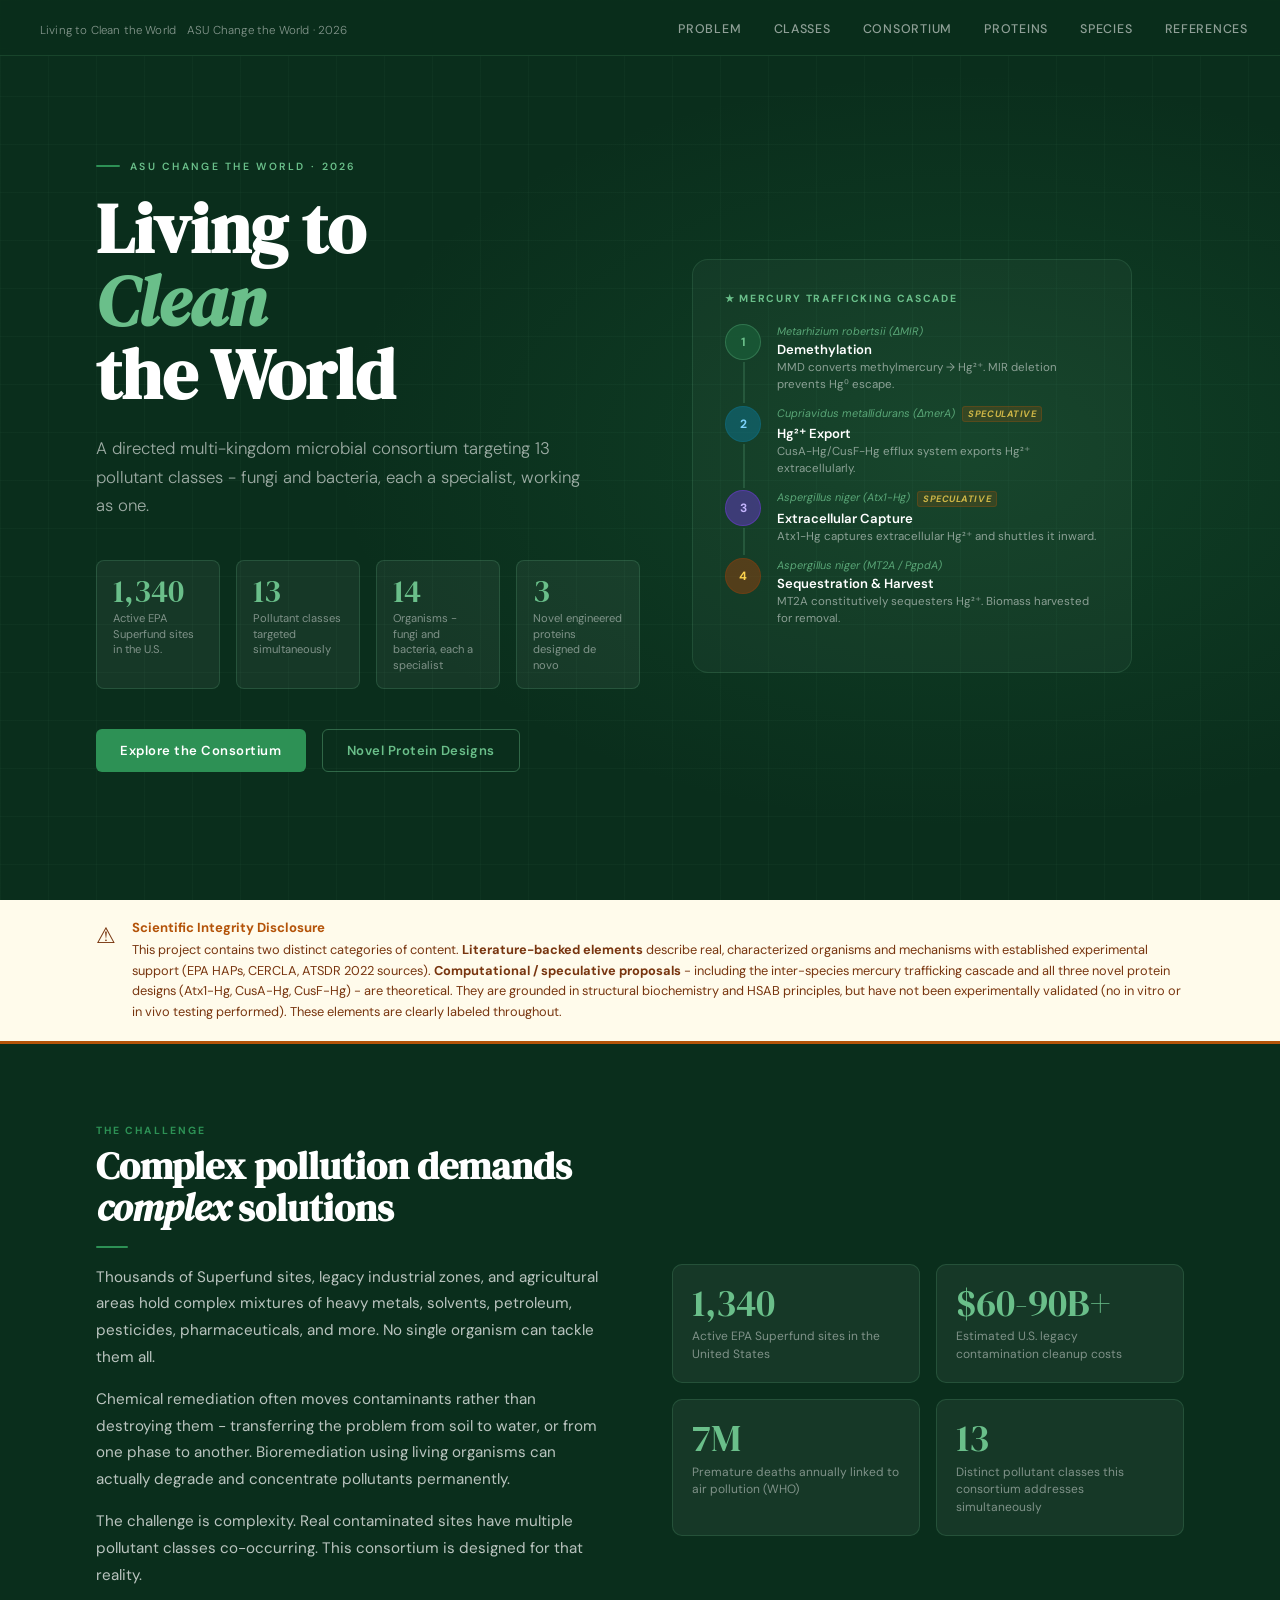
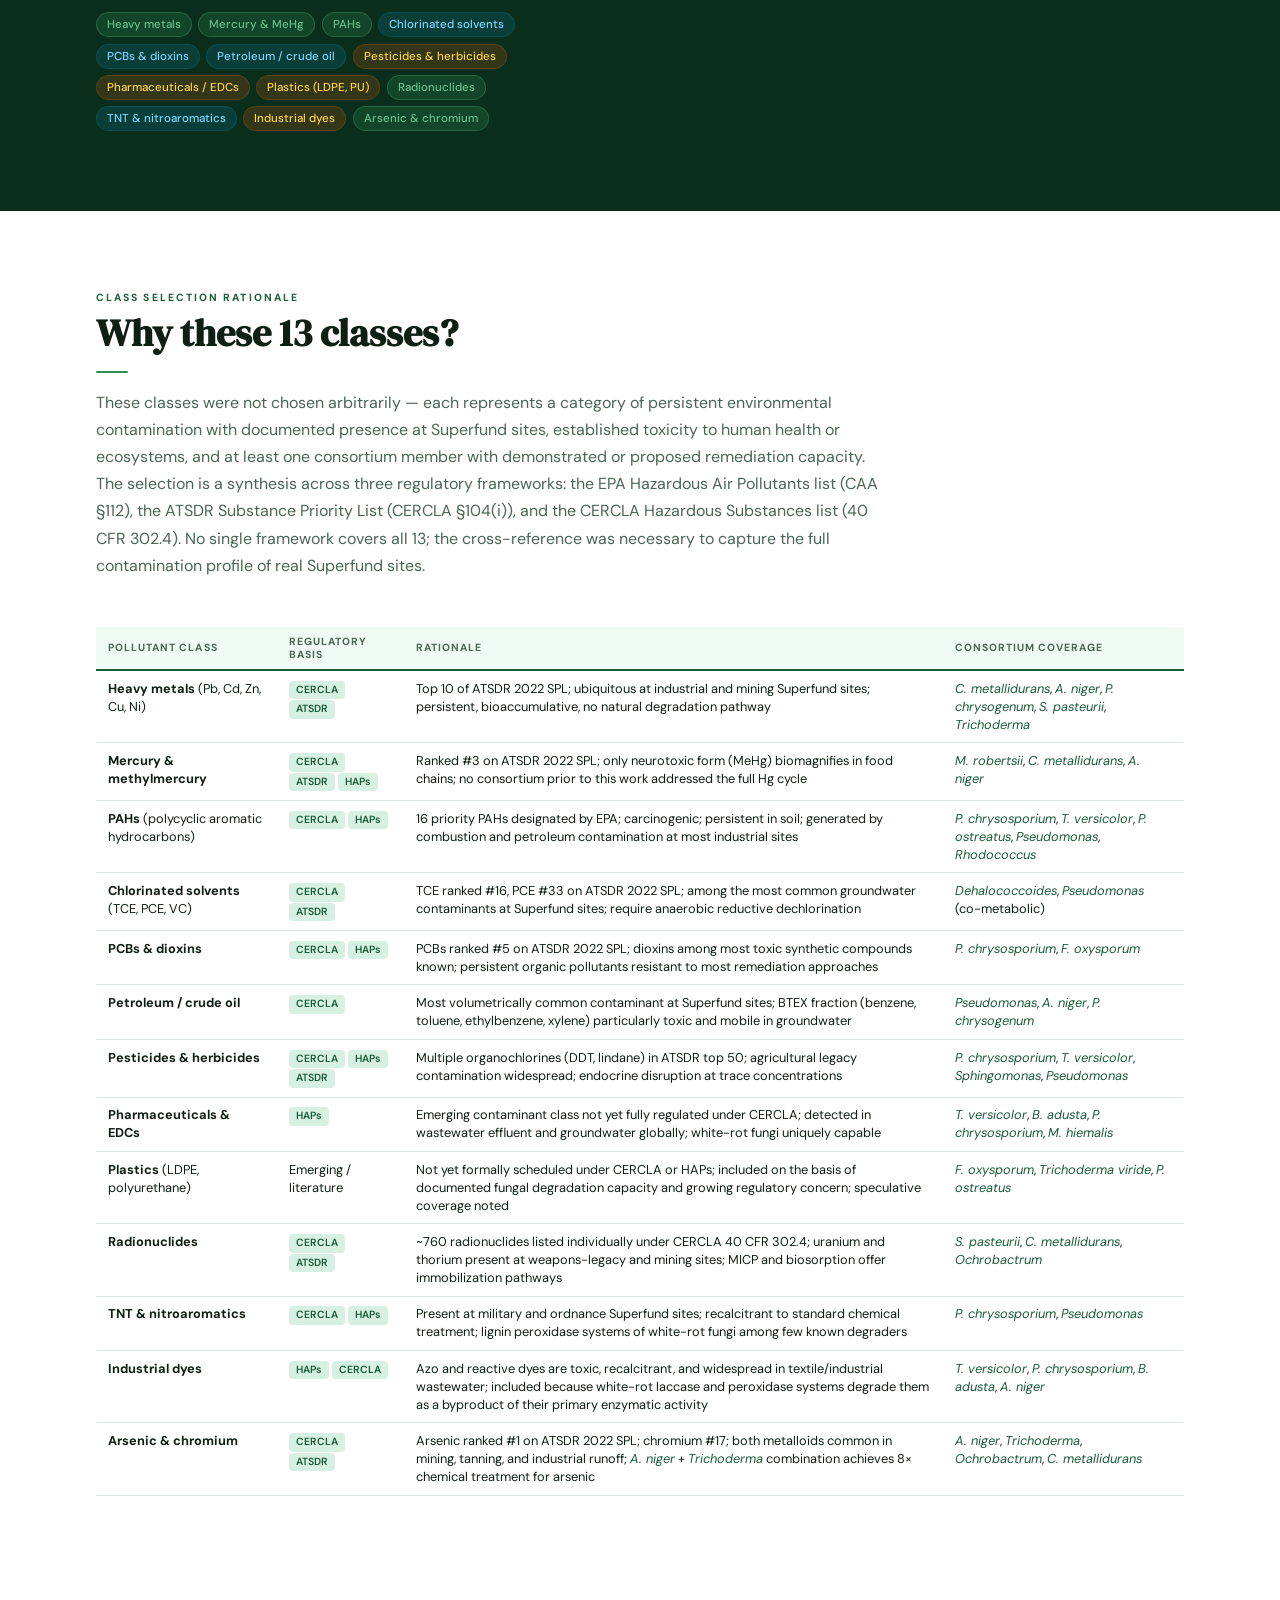
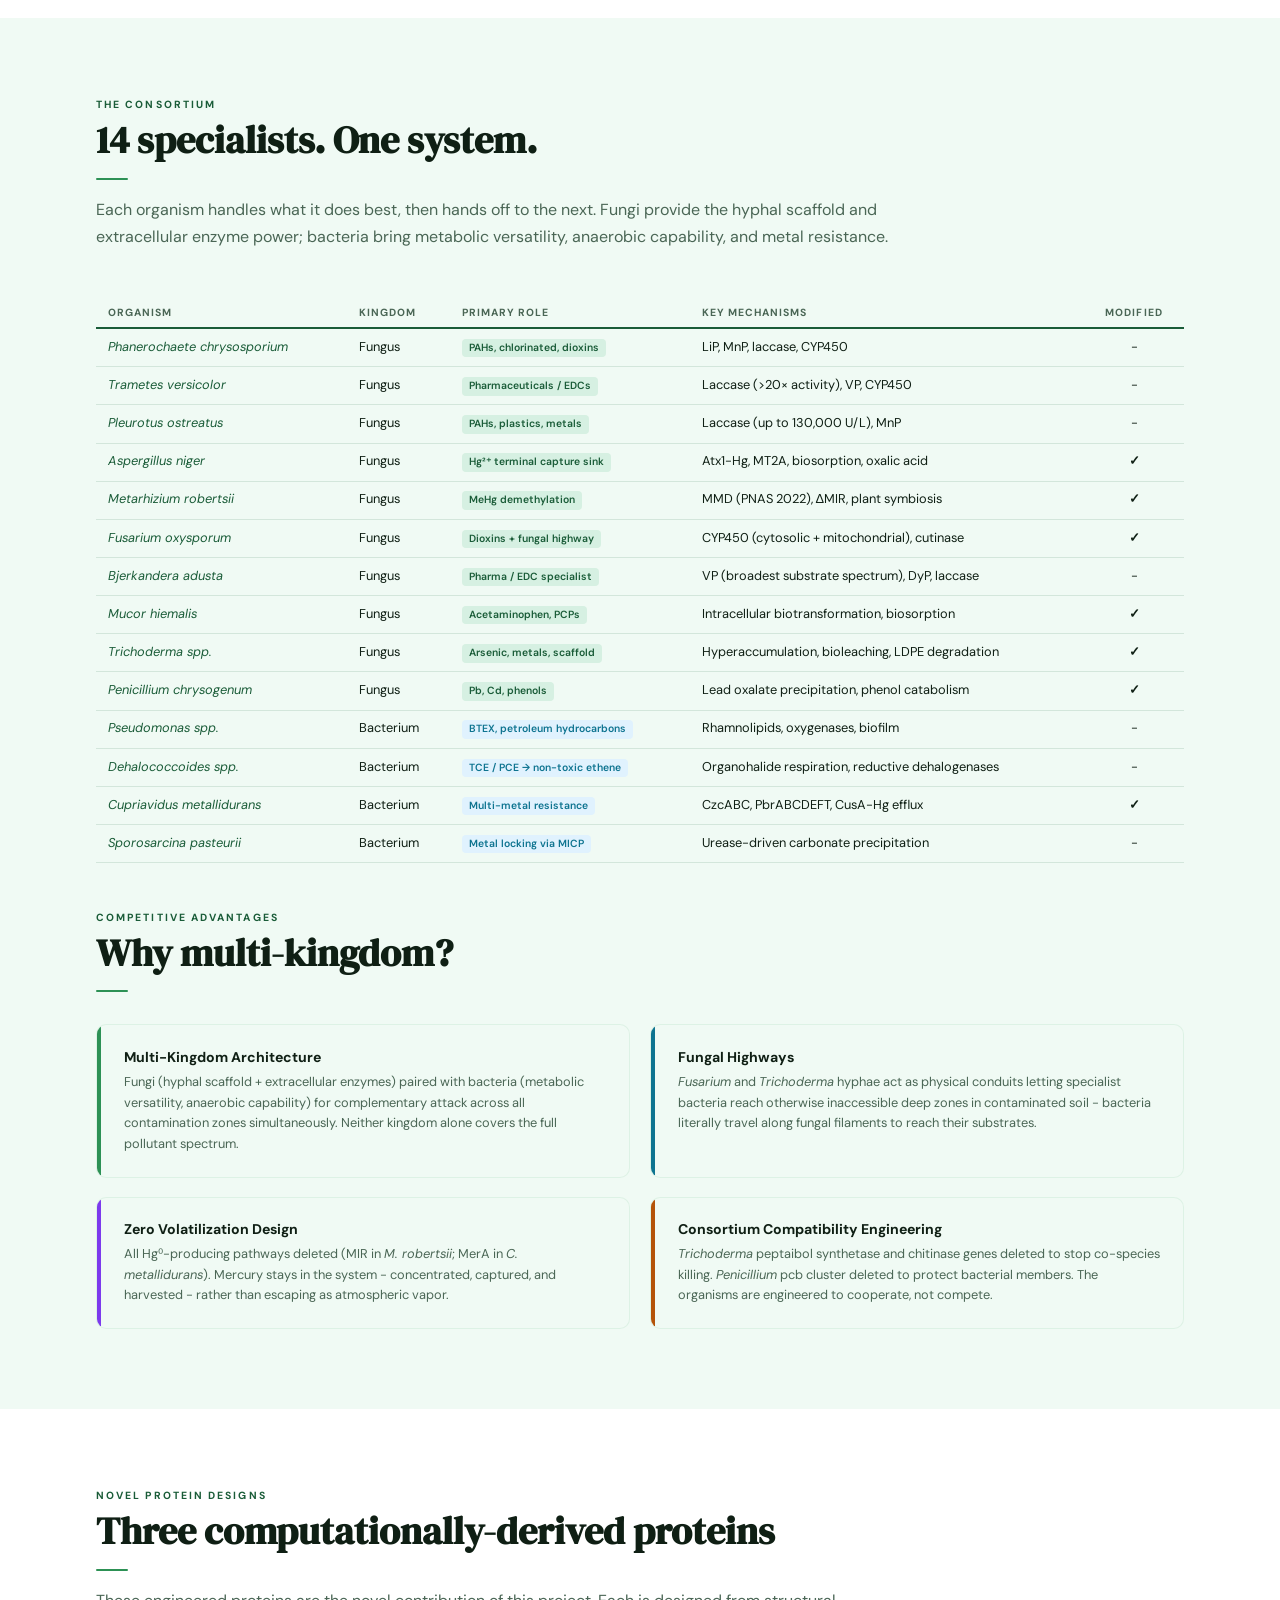
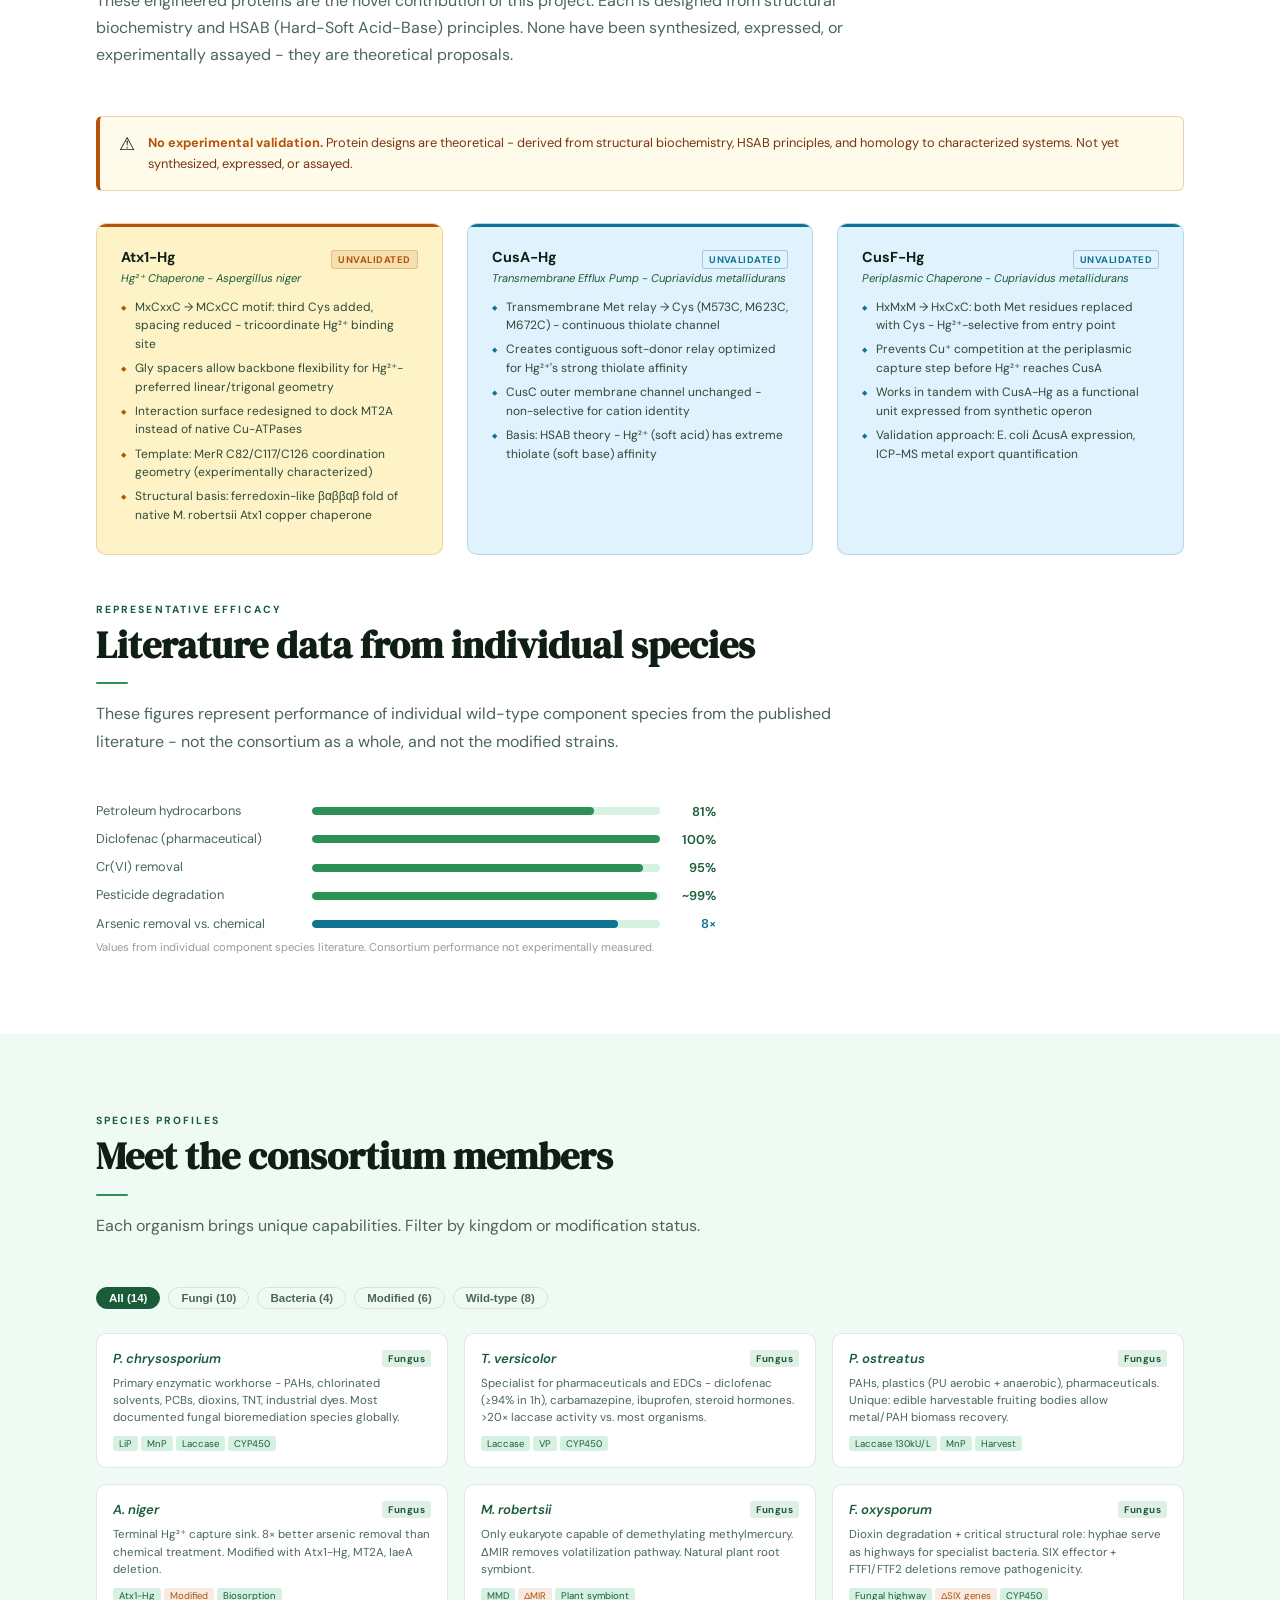
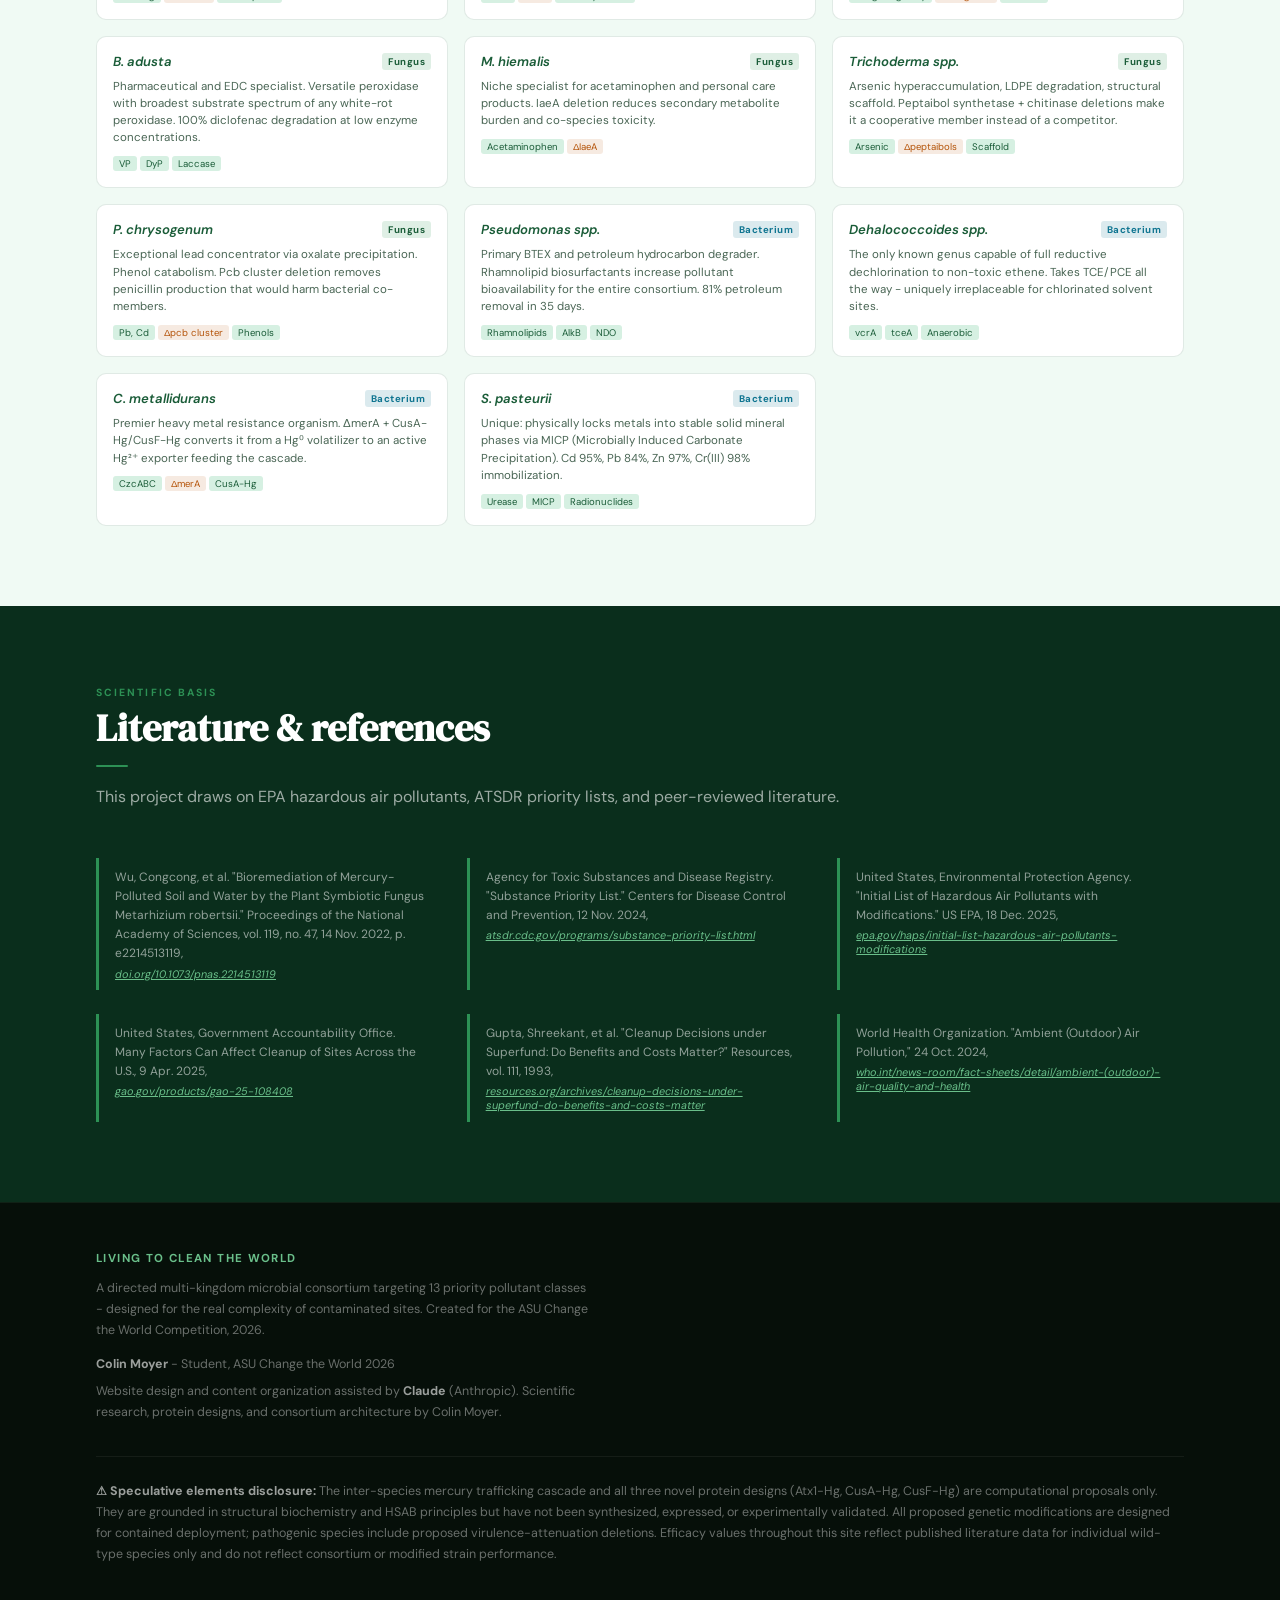
==== commit 0d3e6f3a: "Revert iframe addition Removed the iframe for the inter-species compatibility diagram." ====
--- a/index.html
+++ b/index.html
@@ -318,12 +318,8 @@
             </tbody>
           </table>
         </div>
-        <div style="border-radius:12px;overflow:hidden;border:1px solid rgba(106,191,138,0.15);margin-top:2rem;">
-          <iframe src="diagram.html" width="100%" height="640"
-            style="border:none;display:block;" title="Inter-species compatibility diagram">
-          </iframe>
-        </div>
-      </div>
+      </div>
+
       <div class="reveal" style="margin-top:3rem">
         <div class="section-eyebrow">Competitive Advantages</div>
         <h2>Why multi-kingdom?</h2>
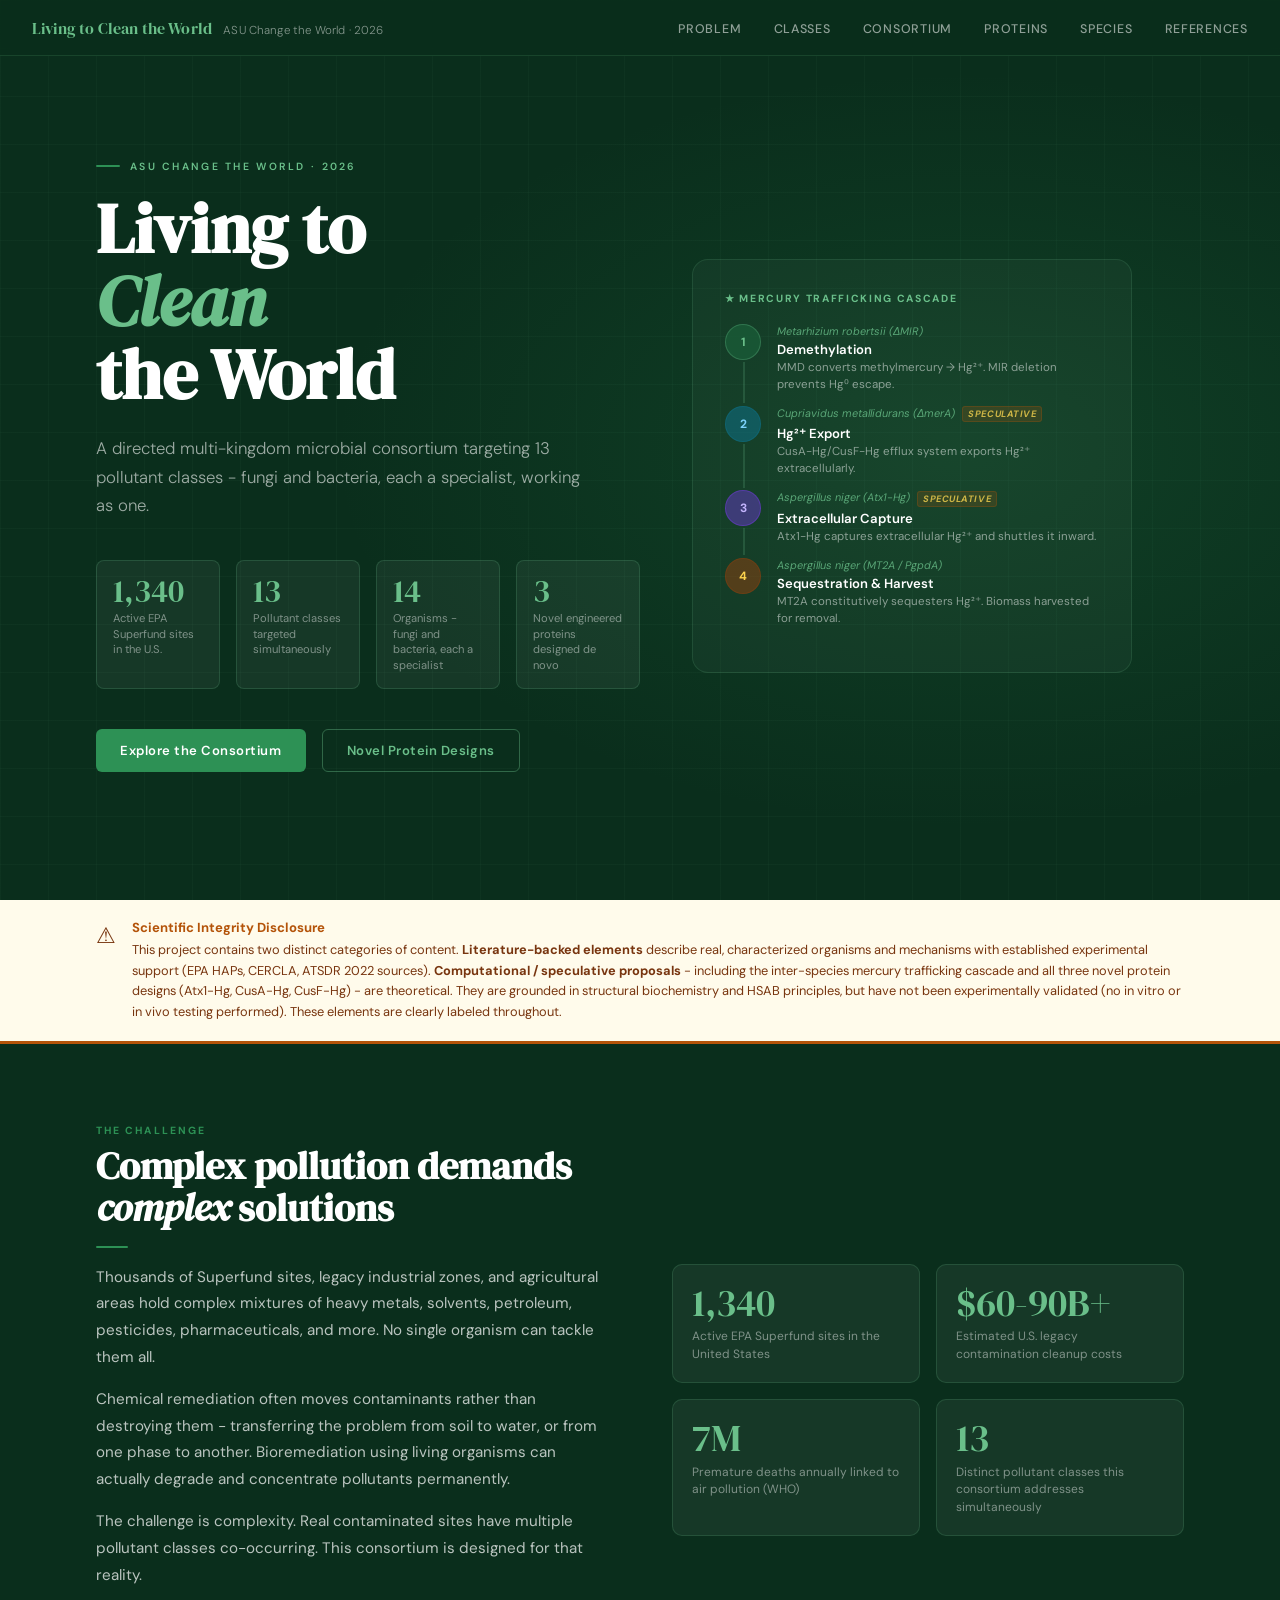
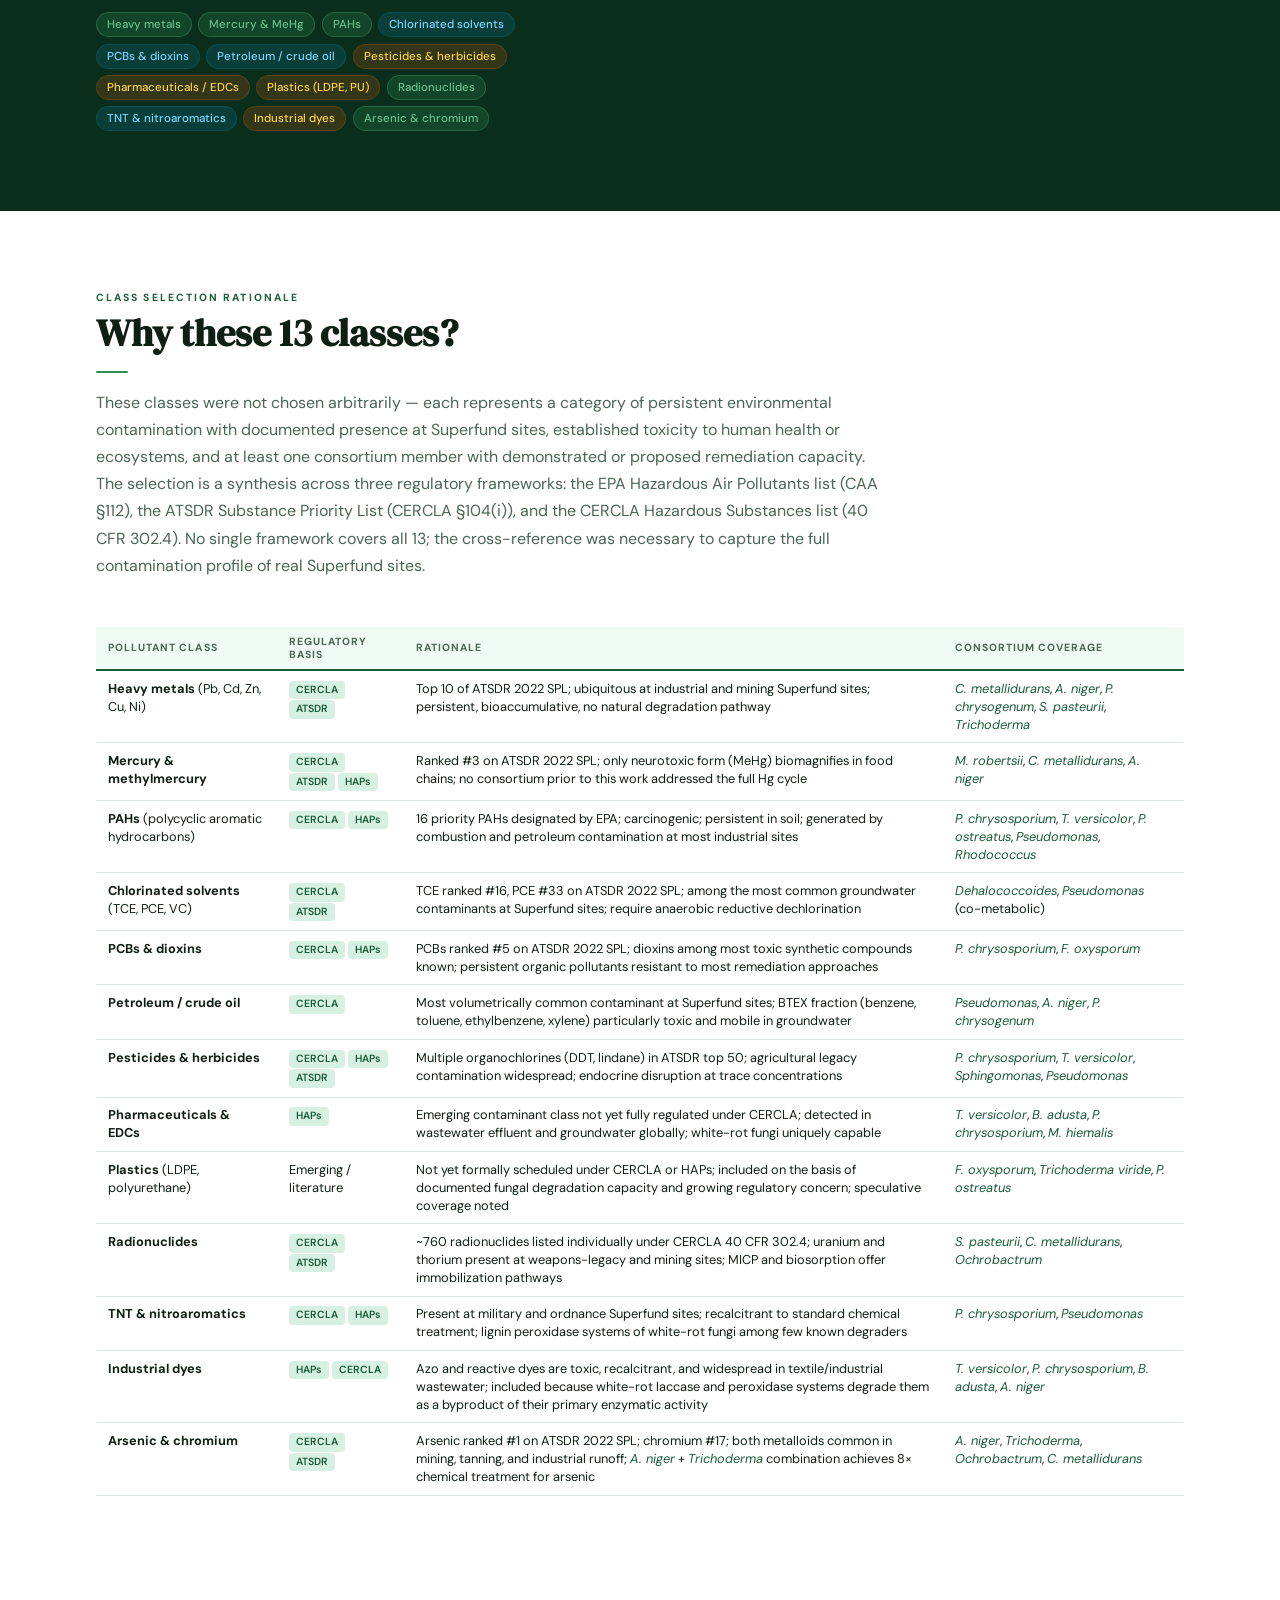
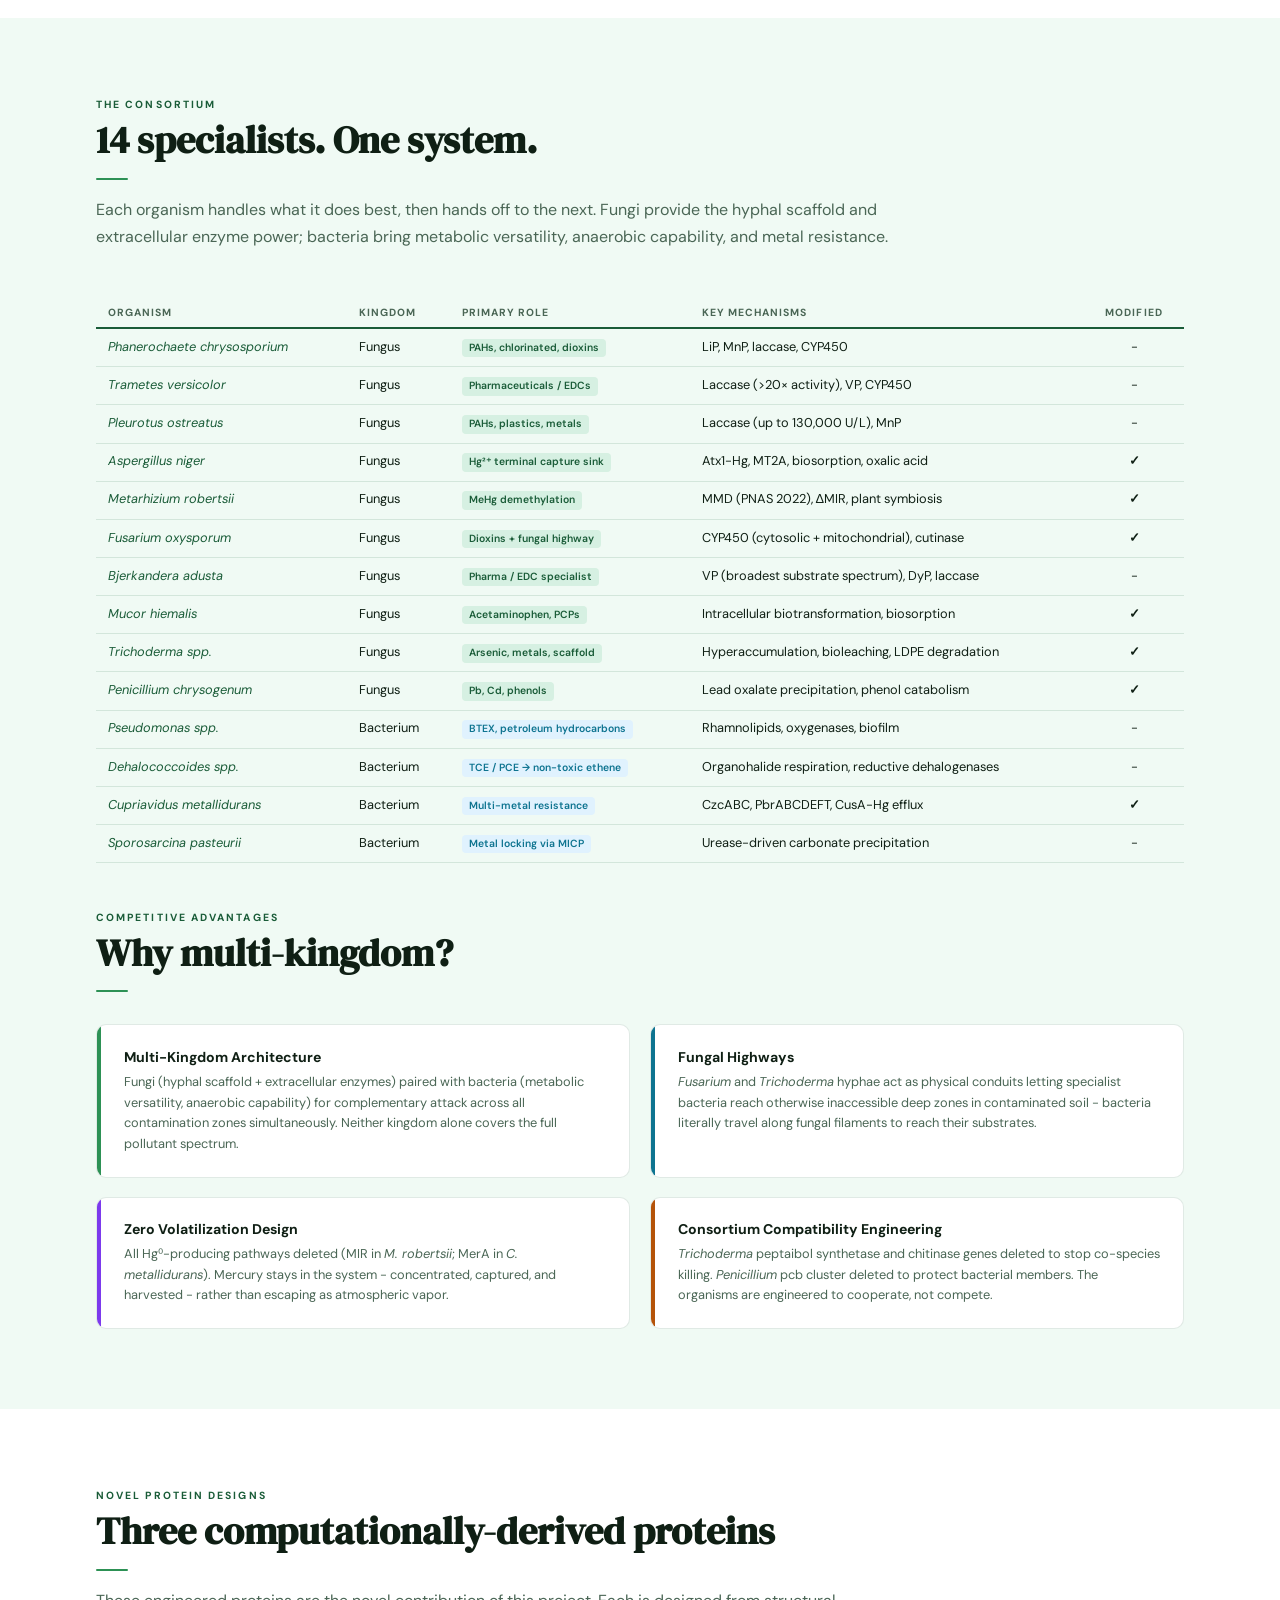
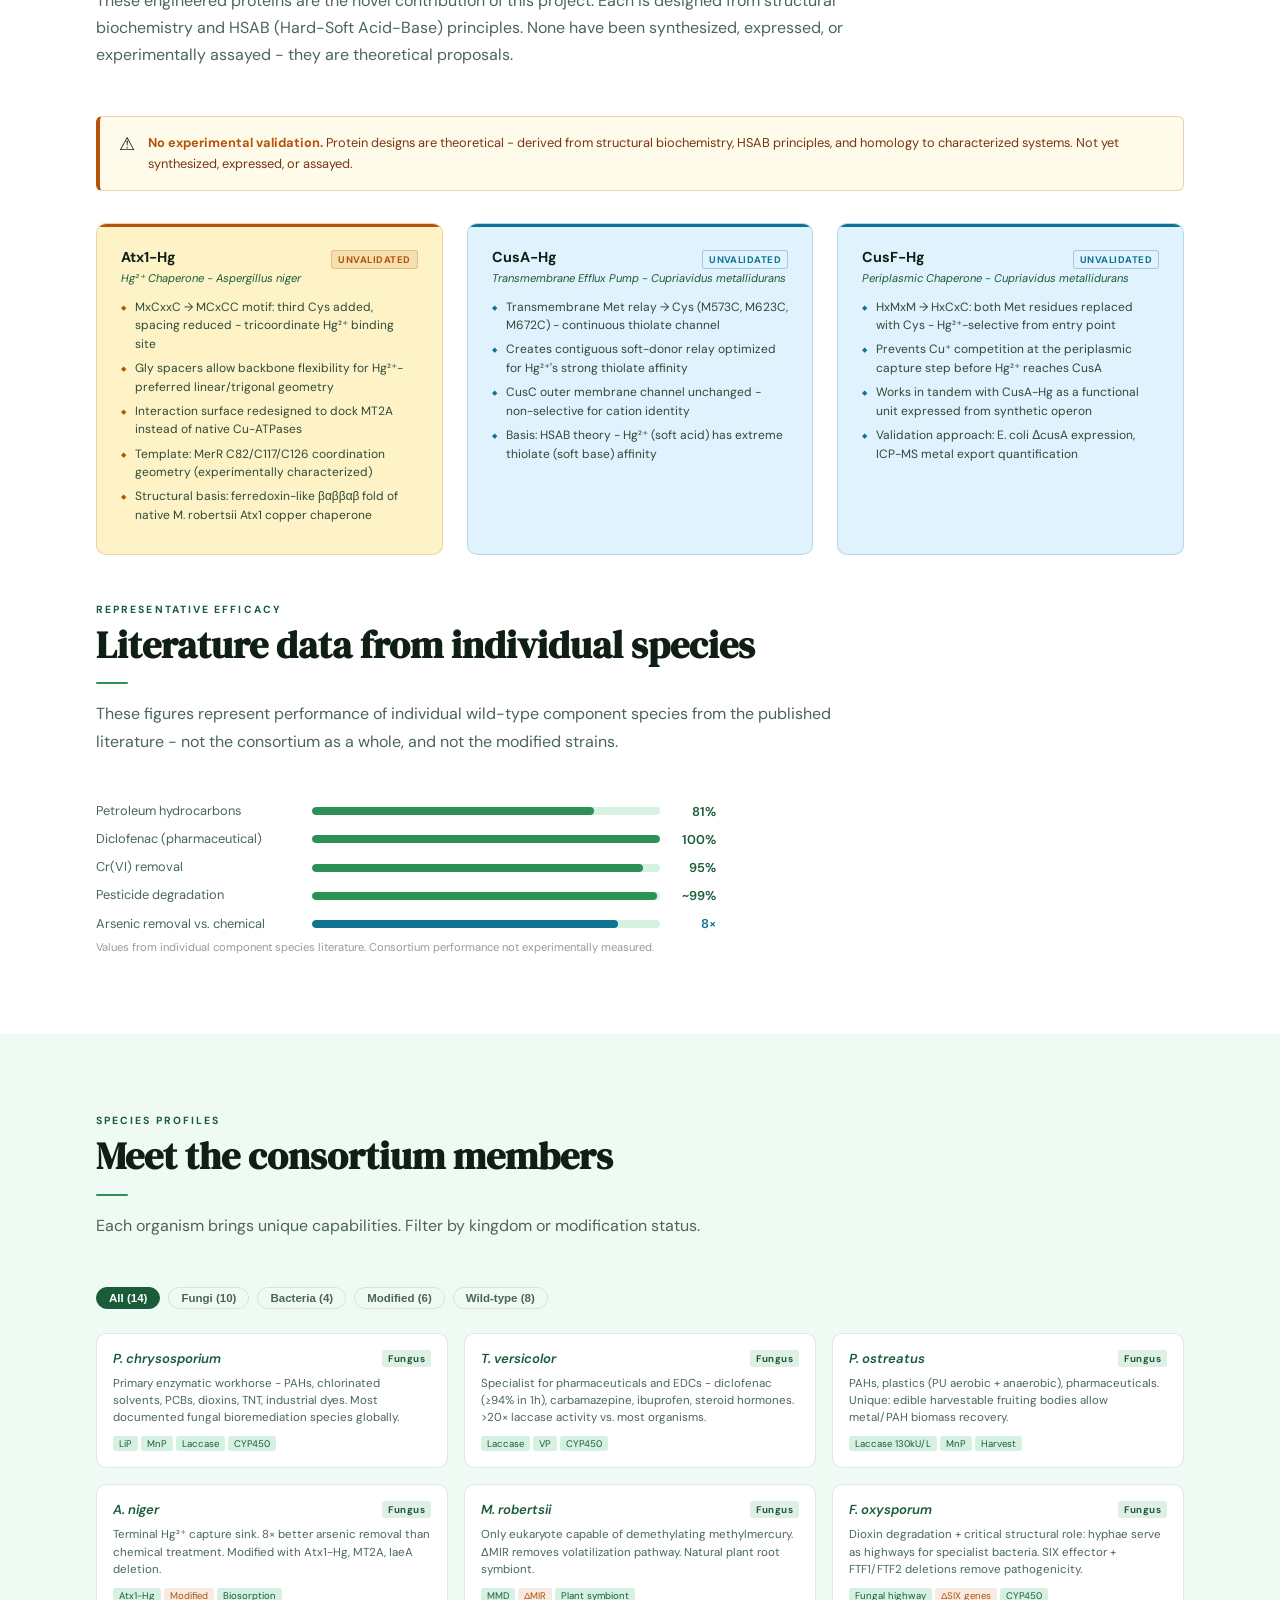
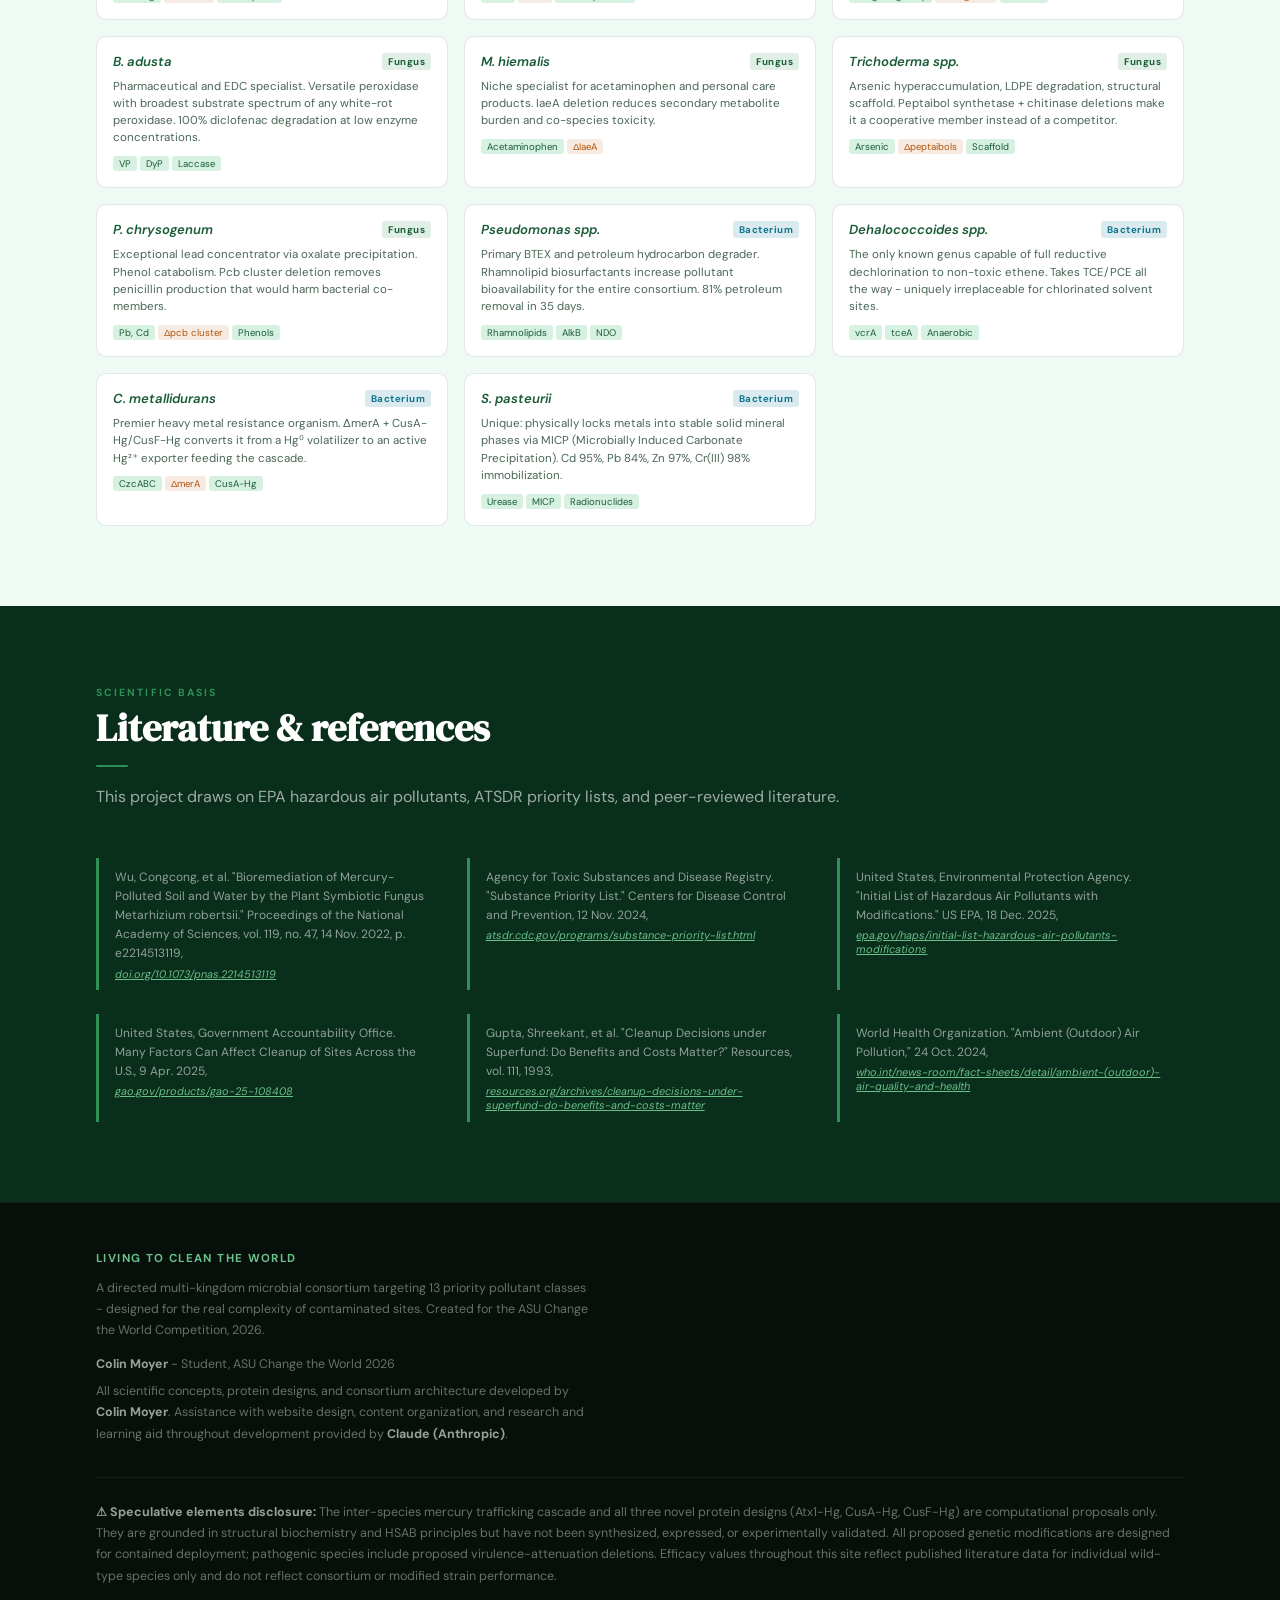
==== commit ba0334ae: "Revise contribution details in project description Updated the description of contributions to clari" ====
--- a/index.html
+++ b/index.html
@@ -491,7 +491,7 @@
           <h4>Living to Clean the World</h4>
           <p>A directed multi-kingdom microbial consortium targeting 13 priority pollutant classes - designed for the real complexity of contaminated sites. Created for the ASU Change the World Competition, 2026.</p>
           <p style="margin-top:0.75rem"><strong>Colin Moyer</strong> - Student, ASU Change the World 2026</p>
-          <p style="margin-top:0.4rem">Website design and content organization assisted by <strong>Claude</strong> (Anthropic). Scientific research, protein designs, and consortium architecture by Colin Moyer.</p>
+          <p style="margin-top:0.4rem">All scientific concepts, protein designs, and consortium architecture developed by <strong>Colin Moyer</strong>. Assistance with website design, content organization, and research and learning aid throughout development provided by <strong>Claude (Anthropic)</strong>.</p>
         </div>
       </div>
       <div class="disclaimer">
--- a/style.css
+++ b/style.css
@@ -1,1187 +1,1220 @@
 *,
-      *::before,
-      *::after {
-        box-sizing: border-box;
-        margin: 0;
-        padding: 0;
-      }
-
-      :root {
-        --gd: #0a2e1c;
-        --gm: #1a5c38;
-        --gb: #2d9155;
-        --gl: #6abf8a;
-        --gp: #d6f0e2;
-        --gg: #f0faf4;
-        --tk: #0e7490;
-        --tl: #e0f2fe;
-        --am: #b45309;
-        --al: #fef3c7;
-        --ink: #0f1f14;
-        --ims: #2d4a38;
-        --isf: #4a6655;
-        --pur: #7c3aed;
-        --rul: rgba(0, 80, 40, 0.12);
-      }
-
-      html {
-        scroll-behavior: smooth;
-      }
-
-      body {
-        font-family: "DM Sans", sans-serif;
-        background: var(--ink);
-        color: #fff;
-        overflow-x: hidden;
-      }
-
-      /* ── NAV ── */
-      nav {
-        position: fixed;
-        top: 0;
-        left: 0;
-        right: 0;
-        z-index: 100;
-        background: rgba(10, 46, 28, 0.92);
-        backdrop-filter: blur(12px);
-        border-bottom: 1px solid rgba(106, 191, 138, 0.15);
-        padding: 0 2rem;
-        display: flex;
-        align-items: center;
-        justify-content: space-between;
-        height: 56px;
-      }
-
-      .nav-logo {
-        font-family: "DM Serif Display", serif;
-        font-size: 1rem;
-        color: var(--gl);
-        letter-spacing: 0.01em;
-      }
-
-      .nav-logo span {
-        color: rgba(255, 255, 255, 0.5);
-        font-family: "DM Sans", sans-serif;
-        font-size: 0.72rem;
-        font-weight: 300;
-        margin-left: 8px;
-      }
-      
-      #navMain, #navSub {
-        transition: opacity 0.35s ease;
-      }
-
-			#navSub {
-        font-family: 'DM Sans', sans-serif;
-        font-size: 0.72rem;
-        font-weight: 300;
-        color: rgba(255,255,255,0.5);
-        margin-left: 8px;
-      }
-
-			@media (max-width: 700px) {
-        #navLogo { cursor: pointer; }
-        #navSub { margin-left: 0; display: block; }
-        #navLogo.flipped #navMain { opacity: 0; position: absolute; pointer-events: none; }
-        #navLogo.flipped #navSub { opacity: 1; }
-        #navLogo:not(.flipped) #navSub { opacity: 0; position: absolute; pointer-events: none; }
-        #navLogo:not(.flipped) #navMain { opacity: 1; }
-      }
-
-      .nav-links {
-        display: flex;
-        gap: 2rem;
-        list-style: none;
-      }
-
-      .nav-links a {
-        font-size: 0.78rem;
-        font-weight: 500;
-        letter-spacing: 0.06em;
-        text-transform: uppercase;
-        color: rgba(255, 255, 255, 0.55);
-        text-decoration: none;
-        transition: color 0.2s;
-      }
-
-      .nav-links a:hover {
-        color: var(--gl);
-      }
-
+*::before,
+*::after {
+	box-sizing: border-box;
+	margin: 0;
+	padding: 0;
+}
+
+:root {
+	--gd: #0a2e1c;
+	--gm: #1a5c38;
+	--gb: #2d9155;
+	--gl: #6abf8a;
+	--gp: #d6f0e2;
+	--gg: #f0faf4;
+	--tk: #0e7490;
+	--tl: #e0f2fe;
+	--am: #b45309;
+	--al: #fef3c7;
+	--ink: #0f1f14;
+	--ims: #2d4a38;
+	--isf: #4a6655;
+	--pur: #7c3aed;
+	--rul: rgba(0, 80, 40, 0.12);
+}
+
+html {
+  /* scroll-behavior: smooth; */  /* Remove this — JS handles it now */
+}
+
+body {
+	font-family: "DM Sans", sans-serif;
+	background: var(--ink);
+	color: #fff;
+	overflow-x: hidden;
+}
+
+/* ── NAV ── */
+nav {
+	position: fixed;
+	top: 0;
+	left: 0;
+	right: 0;
+	z-index: 100;
+	background: rgba(10, 46, 28, 0.92);
+	backdrop-filter: blur(12px);
+	border-bottom: 1px solid rgba(106, 191, 138, 0.15);
+	padding: 0 2rem;
+	display: flex;
+	align-items: center;
+	justify-content: space-between;
+	height: 56px;
+}
+
+.nav-logo {
+	font-family: "DM Serif Display", serif;
+	font-size: 1rem;
+	color: var(--gl);
+	letter-spacing: 0.01em;
+	position: relative;
+	white-space: nowrap;
+}
+
+#navMain,
+#navSub {
+	transition: opacity 0.35s ease;
+}
+
+#navSub {
+	font-family: "DM Sans", sans-serif;
+	font-size: 0.72rem;
+	font-weight: 300;
+	color: rgba(255, 255, 255, 0.5);
+	margin-left: 8px;
+}
+
+@media (max-width: 700px) {
+	#navLogo {
+		cursor: pointer;
+	}
+
+	#navSub {
+		margin-left: 0;
+		display: block;
+	}
+
+	#navLogo.flipped #navMain {
+		opacity: 0;
+		position: absolute;
+		pointer-events: none;
+	}
+
+	#navLogo.flipped #navSub {
+		opacity: 1;
+	}
+
+	#navLogo:not(.flipped) #navSub {
+		opacity: 0;
+		position: absolute;
+		pointer-events: none;
+	}
+
+	#navLogo:not(.flipped) #navMain {
+		opacity: 1;
+	}
+}
+
+/* ── NAV LINKS ── */
 .nav-links {
-  display: flex; gap: 2rem; list-style: none;
-  transition: opacity 0.25s ease;
-}
-
-/* Dropdown styles */
+	display: flex;
+	gap: 2rem;
+	list-style: none;
+}
+
+.nav-links a {
+	font-size: 0.78rem;
+	font-weight: 500;
+	letter-spacing: 0.06em;
+	text-transform: uppercase;
+	color: rgba(255, 255, 255, 0.55);
+	text-decoration: none;
+	transition: color 0.2s;
+}
+
+.nav-links a:hover {
+	color: var(--gl);
+}
+
+/* ── NAV DROPDOWN ── */
 .nav-dropdown {
-  position: relative; display: none;
-}
+	position: relative;
+	display: none;
+}
+
 .nav-dropdown-btn {
-  background: rgba(255,255,255,0.07);
-  border: 1px solid rgba(106,191,138,0.25);
-  border-radius: 6px;
-  color: rgba(255,255,255,0.7);
-  font-size: 0.78rem; font-weight: 600;
-  letter-spacing: 0.06em; text-transform: uppercase;
-  padding: 5px 12px; cursor: pointer;
-}
-.nav-dropdown-btn:hover { background: rgba(106,191,138,0.15); }
+	background: rgba(255, 255, 255, 0.07);
+	border: 1px solid rgba(106, 191, 138, 0.25);
+	border-radius: 6px;
+	color: rgba(255, 255, 255, 0.7);
+	font-size: 0.78rem;
+	font-weight: 600;
+	letter-spacing: 0.06em;
+	text-transform: uppercase;
+	padding: 5px 12px;
+	cursor: pointer;
+	transition: background 0.15s;
+}
+
+.nav-dropdown-btn:hover {
+	background: rgba(106, 191, 138, 0.15);
+}
+
 .nav-dropdown-menu {
-  position: absolute; top: calc(100% + 8px); right: 0;
-  background: rgba(10,46,28,0.97);
-  backdrop-filter: blur(12px);
-  border: 1px solid rgba(106,191,138,0.2);
-  border-radius: 8px;
-  padding: 6px;
-  min-width: 180px;
-  opacity: 0; pointer-events: none;
-  transform: translateY(-6px);
-  transition: opacity 0.2s ease, transform 0.2s ease;
-  z-index: 200;
-}
+	position: absolute;
+	top: calc(100% + 8px);
+	right: 0;
+	background: rgba(10, 46, 28, 0.97);
+	backdrop-filter: blur(12px);
+	border: 1px solid rgba(106, 191, 138, 0.2);
+	border-radius: 8px;
+	padding: 6px;
+	min-width: 180px;
+	opacity: 0;
+	pointer-events: none;
+	transform: translateY(-6px);
+	transition: opacity 0.2s ease, transform 0.2s ease;
+	z-index: 200;
+}
+
 .nav-dropdown-menu.open {
-  opacity: 1; pointer-events: all; transform: translateY(0);
-}
+	opacity: 1;
+	pointer-events: all;
+	transform: translateY(0);
+}
+
 .nav-dropdown-menu a {
-  display: block;
-  font-size: 0.78rem; font-weight: 500;
-  letter-spacing: 0.06em; text-transform: uppercase;
-  color: rgba(255,255,255,0.65);
-  text-decoration: none;
-  padding: 7px 12px; border-radius: 5px;
-  transition: background 0.15s, color 0.15s;
-}
+	display: block;
+	font-size: 0.78rem;
+	font-weight: 500;
+	letter-spacing: 0.06em;
+	text-transform: uppercase;
+	color: rgba(255, 255, 255, 0.65);
+	text-decoration: none;
+	padding: 7px 12px;
+	border-radius: 5px;
+	transition: background 0.15s, color 0.15s;
+}
+
 .nav-dropdown-menu a:hover {
-  background: rgba(106,191,138,0.12); color: var(--gl);
-}
-
-      /* ── HERO ── */
-      .hero {
-        min-height: 100vh;
-        background: var(--gd);
-        display: grid;
-        grid-template-columns: 1fr 1fr;
-        align-items: center;
-        padding: 7rem 6rem 5rem;
-        position: relative;
-        overflow: hidden;
-      }
-
-      .hero::before {
-        content: "";
-        position: absolute;
-        inset: 0;
-        background: radial-gradient(
-          ellipse 70% 60% at 75% 50%,
-          rgba(45, 145, 85, 0.18) 0%,
-          transparent 70%
-        );
-        pointer-events: none;
-      }
-
-      .hero-bg-grid {
-        position: absolute;
-        inset: 0;
-        background-image:
-          linear-gradient(rgba(106, 191, 138, 0.04) 1px, transparent 1px),
-          linear-gradient(90deg, rgba(106, 191, 138, 0.04) 1px, transparent 1px);
-        background-size: 48px 48px;
-        pointer-events: none;
-      }
-
-      .hero-left {
-        position: relative;
-        z-index: 1;
-      }
-
-      .hero-eyebrow {
-        font-size: 0.65rem;
-        font-weight: 600;
-        letter-spacing: 0.22em;
-        text-transform: uppercase;
-        color: var(--gl);
-        margin-bottom: 1.2rem;
-        display: flex;
-        align-items: center;
-        gap: 10px;
-      }
-
-      .hero-eyebrow::before {
-        content: "";
-        display: block;
-        width: 24px;
-        height: 2px;
-        background: var(--gb);
-        border-radius: 1px;
-      }
-
-      h1 {
-        font-family: "DM Serif Display", serif;
-        font-size: clamp(3rem, 5.5vw, 5rem);
-        line-height: 1.04;
-        margin-bottom: 1.4rem;
-      }
-
-      h1 em {
-        color: var(--gl);
-        font-style: italic;
-      }
-
-      .hero-tagline {
-        font-size: 1.05rem;
-        font-weight: 300;
-        color: rgba(255, 255, 255, 0.6);
-        line-height: 1.7;
-        max-width: 44ch;
-        margin-bottom: 2.5rem;
-      }
-
-      .hero-stats {
-        display: grid;
-        grid-template-columns: repeat(4, 1fr);
-        gap: 1rem;
-        margin-bottom: 2.5rem;
-      }
-
-      .stat-pill {
-        background: rgba(255, 255, 255, 0.05);
-        border: 1px solid rgba(106, 191, 138, 0.2);
-        border-radius: 8px;
-        padding: 0.9rem 1rem;
-      }
-
-      .stat-pill .v {
-        font-family: "DM Serif Display", serif;
-        font-size: 2rem;
-        color: var(--gl);
-        line-height: 1;
-      }
-
-      .stat-pill .d {
-        font-size: 0.7rem;
-        color: rgba(255, 255, 255, 0.45);
-        margin-top: 4px;
-        line-height: 1.4;
-      }
-
-      .hero-cta {
-        display: flex;
-        gap: 1rem;
-        flex-wrap: wrap;
-      }
-
-      .btn {
-        display: inline-flex;
-        align-items: center;
-        gap: 6px;
-        padding: 0.75rem 1.5rem;
-        border-radius: 6px;
-        font-size: 0.82rem;
-        font-weight: 600;
-        letter-spacing: 0.04em;
-        text-decoration: none;
-        transition: all 0.2s;
-        cursor: pointer;
-        border: none;
-      }
-
-      .btn-primary {
-        background: var(--gb);
-        color: #fff;
-      }
-
-      .btn-primary:hover {
-        background: var(--gl);
-        color: var(--ink);
-      }
-
-      .btn-outline {
-        background: transparent;
-        color: var(--gl);
-        border: 1px solid rgba(106, 191, 138, 0.4);
-      }
-
-      .btn-outline:hover {
-        background: rgba(106, 191, 138, 0.1);
-      }
-
-      .hero-right {
-        position: relative;
-        z-index: 1;
-        display: flex;
-        align-items: center;
-        justify-content: center;
-      }
-
-      .cascade-vis {
-        background: rgba(255, 255, 255, 0.03);
-        border: 1px solid rgba(106, 191, 138, 0.15);
-        border-radius: 16px;
-        padding: 2rem;
-        width: 100%;
-        max-width: 440px;
-        animation: fadeInRight 0.8s ease 0.3s both;
-      }
-
-      .cv-title {
-        font-size: 0.65rem;
-        font-weight: 700;
-        letter-spacing: 0.16em;
-        text-transform: uppercase;
-        color: var(--gl);
-        margin-bottom: 1.2rem;
-      }
-
-      .cv-step {
-        display: flex;
-        gap: 1rem;
-        align-items: flex-start;
-        margin-bottom: 0.8rem;
-        position: relative;
-      }
-
-      .cv-step:not(:last-child)::after {
-        content: "";
-        position: absolute;
-        left: 18px;
-        top: 38px;
-        bottom: -10px;
-        width: 2px;
-        background: rgba(106, 191, 138, 0.2);
-      }
-
-      .cv-num {
-        width: 36px;
-        height: 36px;
-        border-radius: 50%;
-        display: flex;
-        align-items: center;
-        justify-content: center;
-        font-size: 0.75rem;
-        font-weight: 700;
-        flex-shrink: 0;
-      }
-
-      .s1 {
-        background: rgba(26, 92, 56, 0.8);
-        color: var(--gl);
-        border: 1px solid rgba(106, 191, 138, 0.3);
-      }
-
-      .s2 {
-        background: rgba(14, 116, 144, 0.5);
-        color: #7dd3fc;
-        border: 1px solid rgba(14, 116, 144, 0.4);
-      }
-
-      .s3 {
-        background: rgba(124, 58, 237, 0.4);
-        color: #c4b5fd;
-        border: 1px solid rgba(124, 58, 237, 0.4);
-      }
-
-      .s4 {
-        background: rgba(146, 64, 14, 0.5);
-        color: #fcd34d;
-        border: 1px solid rgba(146, 64, 14, 0.4);
-      }
-
-      .cv-body h4 {
-        font-size: 0.82rem;
-        font-weight: 600;
-        margin-bottom: 2px;
-      }
-
-      .cv-body p {
-        font-size: 0.72rem;
-        color: rgba(255, 255, 255, 0.5);
-        line-height: 1.45;
-      }
-
-      .cv-body .sp {
-        font-size: 0.68rem;
-        font-style: italic;
-        color: var(--gl);
-        margin-bottom: 3px;
-        opacity: 0.8;
-      }
-
-      .spec-tag {
-        display: inline-block;
-        font-size: 0.58rem;
-        font-weight: 700;
-        letter-spacing: 0.06em;
-        text-transform: uppercase;
-        padding: 1px 5px;
-        border-radius: 3px;
-        background: rgba(180, 83, 9, 0.25);
-        color: #fcd34d;
-        border: 1px solid rgba(180, 83, 9, 0.35);
-        margin-left: 4px;
-        vertical-align: middle;
-      }
-
-      @keyframes fadeInRight {
-        from {
-          opacity: 0;
-          transform: translateX(30px);
-        }
-
-        to {
-          opacity: 1;
-          transform: translateX(0);
-        }
-      }
-
-      /* ── SPEC BANNER ── */
-      .spec-banner-full {
-        background: #fffbeb;
-        border-bottom: 3px solid var(--am);
-        padding: 1.2rem 6rem;
-        display: flex;
-        align-items: flex-start;
-        gap: 1rem;
-        color: #78350f;
-      }
-
-      .spec-banner-full .icon {
-        font-size: 1.4rem;
-        flex-shrink: 0;
-        margin-top: 2px;
-      }
-
-      .spec-banner-full h3 {
-        font-size: 0.82rem;
-        font-weight: 700;
-        color: var(--am);
-        margin-bottom: 4px;
-      }
-
-      .spec-banner-full p {
-        font-size: 0.8rem;
-        line-height: 1.6;
-      }
-
-      /* ── SECTIONS ── */
-      section {
-        padding: 5rem 6rem;
-      }
-
-      .section-alt {
-        background: var(--gg);
-        color: var(--ink);
-      }
-
-      .section-dark {
-        background: var(--gd);
-      }
-
-      .section-white {
-        background: #fff;
-        color: var(--ink);
-      }
-
-      .section-eyebrow {
-        font-size: 0.65rem;
-        font-weight: 700;
-        letter-spacing: 0.2em;
-        text-transform: uppercase;
-        color: var(--gb);
-        margin-bottom: 0.5rem;
-      }
-
-      .section-alt .section-eyebrow,
-      .section-white .section-eyebrow {
-        color: var(--gm);
-      }
-
-      h2 {
-        font-family: "DM Serif Display", serif;
-        font-size: clamp(1.8rem, 3vw, 2.8rem);
-        line-height: 1.1;
-        margin-bottom: 0.8rem;
-      }
-
-      .section-alt h2,
-      .section-white h2 {
-        color: var(--ink);
-      }
-
-      .section-intro {
-        font-size: 1rem;
-        line-height: 1.7;
-        color: rgba(255, 255, 255, 0.6);
-        max-width: 72ch;
-        margin-bottom: 3rem;
-      }
-
-      .section-alt .section-intro,
-      .section-white .section-intro {
-        color: var(--isf);
-      }
-
-      /* ── PROBLEM SECTION ── */
-      .problem-grid {
-        display: grid;
-        grid-template-columns: 1fr 1fr;
-        gap: 4rem;
-        align-items: start;
-      }
-
-      .problem-text p {
-        font-size: 0.95rem;
-        line-height: 1.75;
-        color: rgba(255, 255, 255, 0.72);
-        margin-bottom: 1rem;
-      }
-
-      .pollutant-cloud {
-        display: flex;
-        flex-wrap: wrap;
-        gap: 0.4rem;
-        margin-top: 1.5rem;
-      }
-
-      .ptag {
-        font-size: 0.72rem;
-        padding: 4px 10px;
-        border-radius: 20px;
-        font-weight: 500;
-        cursor: default;
-        transition: all 0.15s;
-      }
-
-      .ptag:hover {
-        transform: translateY(-2px);
-      }
-
-      .tg {
-        background: rgba(45, 145, 85, 0.25);
-        color: var(--gl);
-        border: 1px solid rgba(106, 191, 138, 0.25);
-      }
-
-      .tt {
-        background: rgba(14, 116, 144, 0.25);
-        color: #7dd3fc;
-        border: 1px solid rgba(14, 116, 144, 0.3);
-      }
-
-      .ta {
-        background: rgba(180, 83, 9, 0.25);
-        color: #fcd34d;
-        border: 1px solid rgba(180, 83, 9, 0.3);
-      }
-
-      .problem-stats {
-        display: grid;
-        grid-template-columns: 1fr 1fr;
-        gap: 1rem;
-      }
-
-      .pstat {
-        background: rgba(255, 255, 255, 0.05);
-        border: 1px solid rgba(106, 191, 138, 0.18);
-        border-radius: 10px;
-        padding: 1.2rem;
-      }
-
-      .pstat .v {
-        font-family: "DM Serif Display", serif;
-        font-size: 2.4rem;
-        color: var(--gl);
-        line-height: 1;
-      }
-
-      .pstat .d {
-        font-size: 0.75rem;
-        color: rgba(255, 255, 255, 0.45);
-        margin-top: 6px;
-        line-height: 1.45;
-      }
-
-      /* ── CONSORTIUM TABLE ── */
-      .tbl-wrap {
-        overflow-x: auto;
-        margin-top: 2rem;
-      }
-
-      table.ctbl {
-        width: 100%;
-        border-collapse: collapse;
-      }
-
-      .ctbl th {
-        font-size: 0.65rem;
-        font-weight: 700;
-        letter-spacing: 0.1em;
-        text-transform: uppercase;
-        color: var(--isf);
-        border-bottom: 2px solid var(--gm);
-        padding: 0.5rem 0.75rem;
-        text-align: left;
-        background: var(--gg);
-      }
-
-      .ctbl td {
-        font-size: 0.8rem;
-        padding: 0.55rem 0.75rem;
-        border-bottom: 1px solid var(--rul);
-        vertical-align: top;
-        color: var(--ink);
-        line-height: 1.4;
-      }
-
-      .ctbl tr:hover td {
-        background: rgba(45, 145, 85, 0.05);
-      }
-
-      .ctbl td em {
-        font-style: italic;
-        color: var(--gm);
-      }
-
-      .role-tag {
-        display: inline-block;
-        font-size: 0.65rem;
-        font-weight: 600;
-        padding: 2px 7px;
-        border-radius: 4px;
-        background: var(--gp);
-        color: var(--gm);
-        white-space: nowrap;
-      }
-
-      .role-teal {
-        background: var(--tl);
-        color: var(--tk);
-      }
-
-      .mod-check {
-        text-align: center;
-        color: var(--gb);
-        font-weight: 700;
-      }
-
-      .mod-none {
-        text-align: center;
-        color: #ccc;
-      }
-
-      /* ── PROTEINS ── */
-      .proteins-grid {
-        display: grid;
-        grid-template-columns: 1fr 1fr 1fr;
-        gap: 1.5rem;
-        margin-top: 2rem;
-      }
-
-      .protein-card {
-        border-radius: 10px;
-        padding: 1.5rem;
-        position: relative;
-        overflow: hidden;
-      }
-
-      .protein-card::before {
-        content: "";
-        position: absolute;
-        top: 0;
-        left: 0;
-        right: 0;
-        height: 3px;
-        background: currentColor;
-      }
-
-      .pc-amber {
-        background: var(--al);
-        border: 1px solid rgba(180, 83, 9, 0.2);
-      }
-
-      .pc-amber::before {
-        color: var(--am);
-      }
-
-      .pc-teal {
-        background: var(--tl);
-        border: 1px solid rgba(14, 116, 144, 0.2);
-      }
-
-      .pc-teal::before {
-        color: var(--tk);
-      }
-
-      .pc-pur {
-        background: #f5f3ff;
-        border: 1px solid rgba(124, 58, 237, 0.15);
-      }
-
-      .pc-pur::before {
-        color: var(--pur);
-      }
-
-      .protein-card .unv {
-        float: right;
-        font-size: 0.6rem;
-        font-weight: 700;
-        letter-spacing: 0.05em;
-        padding: 2px 6px;
-        border-radius: 3px;
-        margin-top: 2px;
-      }
-
-      .pc-amber .unv {
-        background: rgba(180, 83, 9, 0.12);
-        color: var(--am);
-        border: 1px solid rgba(180, 83, 9, 0.25);
-      }
-
-      .pc-teal .unv {
-        background: rgba(14, 116, 144, 0.12);
-        color: var(--tk);
-        border: 1px solid rgba(14, 116, 144, 0.25);
-      }
-
-      .protein-card h3 {
-        font-size: 0.9rem;
-        font-weight: 700;
-        margin-bottom: 0.3rem;
-        color: var(--ink);
-      }
-
-      .protein-card .host {
-        font-size: 0.7rem;
-        font-style: italic;
-        color: var(--gm);
-        margin-bottom: 0.8rem;
-        display: block;
-      }
-
-      .protein-card ul {
-        list-style: none;
-        padding: 0;
-      }
-
-      .protein-card li {
-        font-size: 0.75rem;
-        line-height: 1.55;
-        padding-left: 14px;
-        position: relative;
-        margin-bottom: 0.35rem;
-        color: var(--ims);
-      }
-
-      .protein-card li::before {
-        content: "◆";
-        position: absolute;
-        left: 0;
-        font-size: 0.45rem;
-        top: 4px;
-      }
-
-      .pc-amber li::before {
-        color: var(--am);
-      }
-
-      .pc-teal li::before {
-        color: var(--tk);
-      }
-
-      /* ── ADVANTAGES ── */
-      .advantages-grid {
-        display: grid;
-        grid-template-columns: repeat(2, 1fr);
-        gap: 1.2rem;
-        margin-top: 2rem;
-      }
-
-      .adv-card {
-        border-radius: 10px;
-        padding: 1.4rem 1.4rem 1.4rem 1.7rem;
-        position: relative;
-        overflow: hidden;
-        background: rgba(255, 255, 255, 0.04);
-        border: 1px solid rgba(106, 191, 138, 0.14);
-      }
-
-      .adv-card::before {
-        content: "";
-        position: absolute;
-        left: 0;
-        top: 0;
-        bottom: 0;
-        width: 4px;
-        border-radius: 10px 0 0 10px;
-      }
-
-      .adv-g::before {
-        background: var(--gb);
-      }
-
-      .adv-t::before {
-        background: var(--tk);
-      }
-
-      .adv-p::before {
-        background: var(--pur);
-      }
-
-      .adv-a::before {
-        background: var(--am);
-      }
-
-      .adv-card h4 {
-        font-size: 0.88rem;
-        font-weight: 700;
-        color: var(--ink);
-        margin-bottom: 0.4rem;
-      }
-
-      .adv-card p {
-        font-size: 0.8rem;
-        line-height: 1.6;
-        color: var(--isf);
-      }
-
-      /* ── EFFICACY ── */
-      .efficacy-list {
-        margin-top: 1.5rem;
-        display: flex;
-        flex-direction: column;
-        gap: 0.7rem;
-        max-width: 620px;
-      }
-
-      .eff-row {
-        display: flex;
-        align-items: center;
-        gap: 1rem;
-      }
-
-      .eff-lbl {
-        font-size: 0.8rem;
-        color: var(--isf);
-        width: 200px;
-        flex-shrink: 0;
-        line-height: 1.3;
-      }
-
-      .eff-bar {
-        flex: 1;
-        height: 8px;
-        background: var(--gp);
-        border-radius: 4px;
-        overflow: hidden;
-      }
-
-      .eff-fill {
-        height: 100%;
-        border-radius: 4px;
-        background: var(--gb);
-        transition: width 1s ease;
-      }
-
-      .eff-fill-t {
-        background: var(--tk);
-      }
-
-      .eff-pct {
-        font-size: 0.8rem;
-        font-weight: 600;
-        color: var(--gm);
-        width: 40px;
-        text-align: right;
-      }
-
-      .eff-pct-t {
-        color: var(--tk);
-      }
-
-      .eff-note {
-        font-size: 0.7rem;
-        color: #999;
-        margin-top: 0.5rem;
-      }
-
-      /* ── SPECIES GRID ── */
-      .species-filters {
-        display: flex;
-        gap: 0.5rem;
-        flex-wrap: wrap;
-        margin-bottom: 1.5rem;
-        margin-top: 0.5rem;
-      }
-
-      .filter-btn {
-        font-size: 0.72rem;
-        font-weight: 600;
-        padding: 4px 12px;
-        border-radius: 20px;
-        border: 1px solid var(--rul);
-        background: transparent;
-        color: var(--isf);
-        cursor: pointer;
-        transition: all 0.15s;
-      }
-
-      .filter-btn.active,
-      .filter-btn:hover {
-        background: var(--gm);
-        color: #fff;
-        border-color: var(--gm);
-      }
-
-      .species-cards {
-        display: grid;
-        grid-template-columns: repeat(3, 1fr);
-        gap: 1rem;
-      }
-
-      .sp-card {
-        background: #fff;
-        border: 1px solid var(--rul);
-        border-radius: 10px;
-        padding: 1rem;
-        transition:
-          transform 0.15s,
-          box-shadow 0.15s;
-      }
-
-      .sp-card:hover {
-        transform: translateY(-3px);
-        box-shadow: 0 8px 24px rgba(0, 0, 0, 0.08);
-      }
-
-      .sp-card-header {
-        display: flex;
-        justify-content: space-between;
-        align-items: flex-start;
-        margin-bottom: 0.5rem;
-      }
-
-      .sp-name {
-        font-size: 0.82rem;
-        font-style: italic;
-        font-weight: 600;
-        color: var(--gm);
-      }
-
-      .sp-type {
-        font-size: 0.6rem;
-        font-weight: 700;
-        letter-spacing: 0.05em;
-        padding: 2px 6px;
-        border-radius: 3px;
-      }
-
-      .type-fungus {
-        background: rgba(45, 145, 85, 0.15);
-        color: var(--gm);
-      }
-
-      .type-bacteria {
-        background: rgba(14, 116, 144, 0.15);
-        color: var(--tk);
-      }
-
-      .sp-role {
-        font-size: 0.72rem;
-        color: var(--isf);
-        line-height: 1.5;
-        margin-bottom: 0.6rem;
-      }
-
-      .sp-tags {
-        display: flex;
-        flex-wrap: wrap;
-        gap: 3px;
-      }
-
-      .sp-tag {
-        font-size: 0.6rem;
-        padding: 1px 6px;
-        border-radius: 3px;
-        background: var(--gp);
-        color: var(--gm);
-      }
-
-      .sp-mod {
-        background: rgba(180, 83, 9, 0.12);
-        color: var(--am);
-      }
-
-      /* ── REFS ── */
-      .refs-grid {
-        display: grid;
-        grid-template-columns: 1fr 1fr 1fr;
-        gap: 1.5rem;
-        margin-top: 2rem;
-      }
-
-      .ref-item {
-        border-left: 3px solid var(--gb);
-        padding: 0.6rem 1rem;
-      }
-
-      .ref-item p {
-        font-size: 0.75rem;
-        line-height: 1.6;
-        color: rgba(255, 255, 255, 0.55);
-      }
-
-      .ref-item .cite {
-        font-size: 0.68rem;
-        color: var(--gl);
-        font-style: italic;
-        margin-top: 3px;
-      }
-
-      /* ── FOOTER ── */
-      footer {
-        background: #060f09;
-        padding: 3rem 6rem;
-        border-top: 1px solid rgba(106, 191, 138, 0.1);
-      }
-
-      .footer-grid {
-        display: grid;
-        grid-template-columns: 2fr 1fr 1fr;
-        gap: 3rem;
-      }
-
-      footer h4 {
-        font-size: 0.72rem;
-        font-weight: 700;
-        letter-spacing: 0.12em;
-        text-transform: uppercase;
-        color: var(--gl);
-        margin-bottom: 0.75rem;
-      }
-
-      footer p,
-      footer li {
-        font-size: 0.78rem;
-        color: rgba(255, 255, 255, 0.4);
-        line-height: 1.7;
-      }
-
-      footer ul {
-        list-style: none;
-      }
-
-      footer .disclaimer {
-        font-size: 0.7rem;
-        color: rgba(255, 255, 255, 0.3);
-        line-height: 1.6;
-        border-top: 1px solid rgba(255, 255, 255, 0.06);
-        margin-top: 2rem;
-        padding-top: 1.5rem;
-      }
-
-      footer strong {
-        color: rgba(255, 255, 255, 0.6);
-      }
-
-      /* ── SCROLL ANIMATIONS ── */
-      .reveal {
-        opacity: 0;
-        transform: translateY(24px);
-        transition:
-          opacity 0.6s ease,
-          transform 0.6s ease;
-      }
-
-      .reveal.visible {
-        opacity: 1;
-        transform: translateY(0);
-      }
-
-      /* ── RESPONSIVE ── */
-      @media (max-width: 1100px) {
-        .hero {
-          padding: 7rem 3rem 5rem;
-          grid-template-columns: 1fr;
-        }
-
-        .hero-right {
-          display: none;
-        }
-
-        section {
-          padding: 4rem 3rem;
-        }
-
-        .spec-banner-full {
-          padding: 1.2rem 3rem;
-        }
-
-        .proteins-grid {
-          grid-template-columns: 1fr 1fr;
-        }
-
-        .species-cards {
-          grid-template-columns: 1fr 1fr;
-        }
-
-        .refs-grid {
-          grid-template-columns: 1fr 1fr;
-        }
-
-        footer {
-          padding: 3rem;
-        }
-
-        .footer-grid {
-          grid-template-columns: 1fr 1fr;
-        }
-      }
-
-      @media (max-width: 700px) {
-        .hero {
-          padding: 6rem 1.5rem 3rem;
-        }
-
-        .hero-stats {
-          grid-template-columns: 1fr 1fr;
-        }
-
-        section {
-          padding: 3rem 1.5rem;
-        }
-
-        .spec-banner-full {
-          padding: 1rem 1.5rem;
-        }
-
-        .problem-grid,
-        .advantages-grid,
-        .proteins-grid,
-        .species-cards,
-        .refs-grid,
-        .footer-grid {
-          grid-template-columns: 1fr;
-        }
-
-        nav {
-          padding: 0 1rem;
-        }
-
-        .nav-links {
-          gap: 1rem;
-        }
-      }
-
-      /* ── UTILS ── */
-      .rule {
-        width: 32px;
-        height: 2px;
-        background: var(--gb);
-        border-radius: 1px;
-        margin: 1rem 0;
-      }
-
-      .section-alt .rule,
-      .section-white .rule {
-        background: var(--gb);
-      }
+	background: rgba(106, 191, 138, 0.12);
+	color: var(--gl);
+}
+
+/* ── HERO ── */
+.hero {
+	min-height: 100vh;
+	background: var(--gd);
+	display: grid;
+	grid-template-columns: 1fr 1fr;
+	align-items: center;
+	padding: 7rem 6rem 5rem;
+	position: relative;
+	overflow: hidden;
+}
+
+.hero::before {
+	content: "";
+	position: absolute;
+	inset: 0;
+	background: radial-gradient(ellipse 70% 60% at 75% 50%,
+			rgba(45, 145, 85, 0.18) 0%,
+			transparent 70%);
+	pointer-events: none;
+}
+
+.hero-bg-grid {
+	position: absolute;
+	inset: 0;
+	background-image:
+		linear-gradient(rgba(106, 191, 138, 0.04) 1px, transparent 1px),
+		linear-gradient(90deg, rgba(106, 191, 138, 0.04) 1px, transparent 1px);
+	background-size: 48px 48px;
+	pointer-events: none;
+}
+
+.hero-left {
+	position: relative;
+	z-index: 1;
+}
+
+.hero-eyebrow {
+	font-size: 0.65rem;
+	font-weight: 600;
+	letter-spacing: 0.22em;
+	text-transform: uppercase;
+	color: var(--gl);
+	margin-bottom: 1.2rem;
+	display: flex;
+	align-items: center;
+	gap: 10px;
+}
+
+.hero-eyebrow::before {
+	content: "";
+	display: block;
+	width: 24px;
+	height: 2px;
+	background: var(--gb);
+	border-radius: 1px;
+}
+
+h1 {
+	font-family: "DM Serif Display", serif;
+	font-size: clamp(3rem, 5.5vw, 5rem);
+	line-height: 1.04;
+	margin-bottom: 1.4rem;
+}
+
+h1 em {
+	color: var(--gl);
+	font-style: italic;
+}
+
+.hero-tagline {
+	font-size: 1.05rem;
+	font-weight: 300;
+	color: rgba(255, 255, 255, 0.6);
+	line-height: 1.7;
+	max-width: 44ch;
+	margin-bottom: 2.5rem;
+}
+
+.hero-stats {
+	display: grid;
+	grid-template-columns: repeat(4, 1fr);
+	gap: 1rem;
+	margin-bottom: 2.5rem;
+}
+
+.stat-pill {
+	background: rgba(255, 255, 255, 0.05);
+	border: 1px solid rgba(106, 191, 138, 0.2);
+	border-radius: 8px;
+	padding: 0.9rem 1rem;
+}
+
+.stat-pill .v {
+	font-family: "DM Serif Display", serif;
+	font-size: 2rem;
+	color: var(--gl);
+	line-height: 1;
+}
+
+.stat-pill .d {
+	font-size: 0.7rem;
+	color: rgba(255, 255, 255, 0.45);
+	margin-top: 4px;
+	line-height: 1.4;
+}
+
+.hero-cta {
+	display: flex;
+	gap: 1rem;
+	flex-wrap: wrap;
+}
+
+.btn {
+	display: inline-flex;
+	align-items: center;
+	gap: 6px;
+	padding: 0.75rem 1.5rem;
+	border-radius: 6px;
+	font-size: 0.82rem;
+	font-weight: 600;
+	letter-spacing: 0.04em;
+	text-decoration: none;
+	transition: all 0.2s;
+	cursor: pointer;
+	border: none;
+}
+
+.btn-primary {
+	background: var(--gb);
+	color: #fff;
+}
+
+.btn-primary:hover {
+	background: var(--gl);
+	color: var(--ink);
+}
+
+.btn-outline {
+	background: transparent;
+	color: var(--gl);
+	border: 1px solid rgba(106, 191, 138, 0.4);
+}
+
+.btn-outline:hover {
+	background: rgba(106, 191, 138, 0.1);
+}
+
+.hero-right {
+	position: relative;
+	z-index: 1;
+	display: flex;
+	align-items: center;
+	justify-content: center;
+}
+
+.cascade-vis {
+	background: rgba(255, 255, 255, 0.03);
+	border: 1px solid rgba(106, 191, 138, 0.15);
+	border-radius: 16px;
+	padding: 2rem;
+	width: 100%;
+	max-width: 440px;
+	animation: fadeInRight 0.8s ease 0.3s both;
+}
+
+.cv-title {
+	font-size: 0.65rem;
+	font-weight: 700;
+	letter-spacing: 0.16em;
+	text-transform: uppercase;
+	color: var(--gl);
+	margin-bottom: 1.2rem;
+}
+
+.cv-step {
+	display: flex;
+	gap: 1rem;
+	align-items: flex-start;
+	margin-bottom: 0.8rem;
+	position: relative;
+}
+
+.cv-step:not(:last-child)::after {
+	content: "";
+	position: absolute;
+	left: 18px;
+	top: 38px;
+	bottom: -10px;
+	width: 2px;
+	background: rgba(106, 191, 138, 0.2);
+}
+
+.cv-num {
+	width: 36px;
+	height: 36px;
+	border-radius: 50%;
+	display: flex;
+	align-items: center;
+	justify-content: center;
+	font-size: 0.75rem;
+	font-weight: 700;
+	flex-shrink: 0;
+}
+
+.s1 {
+	background: rgba(26, 92, 56, 0.8);
+	color: var(--gl);
+	border: 1px solid rgba(106, 191, 138, 0.3);
+}
+
+.s2 {
+	background: rgba(14, 116, 144, 0.5);
+	color: #7dd3fc;
+	border: 1px solid rgba(14, 116, 144, 0.4);
+}
+
+.s3 {
+	background: rgba(124, 58, 237, 0.4);
+	color: #c4b5fd;
+	border: 1px solid rgba(124, 58, 237, 0.4);
+}
+
+.s4 {
+	background: rgba(146, 64, 14, 0.5);
+	color: #fcd34d;
+	border: 1px solid rgba(146, 64, 14, 0.4);
+}
+
+.cv-body h4 {
+	font-size: 0.82rem;
+	font-weight: 600;
+	margin-bottom: 2px;
+}
+
+.cv-body p {
+	font-size: 0.72rem;
+	color: rgba(255, 255, 255, 0.5);
+	line-height: 1.45;
+}
+
+.cv-body .sp {
+	font-size: 0.68rem;
+	font-style: italic;
+	color: var(--gl);
+	margin-bottom: 3px;
+	opacity: 0.8;
+}
+
+.spec-tag {
+	display: inline-block;
+	font-size: 0.58rem;
+	font-weight: 700;
+	letter-spacing: 0.06em;
+	text-transform: uppercase;
+	padding: 1px 5px;
+	border-radius: 3px;
+	background: rgba(180, 83, 9, 0.25);
+	color: #fcd34d;
+	border: 1px solid rgba(180, 83, 9, 0.35);
+	margin-left: 4px;
+	vertical-align: middle;
+}
+
+@keyframes fadeInRight {
+	from {
+		opacity: 0;
+		transform: translateX(30px);
+	}
+
+	to {
+		opacity: 1;
+		transform: translateX(0);
+	}
+}
+
+/* ── SPEC BANNER ── */
+.spec-banner-full {
+	background: #fffbeb;
+	border-bottom: 3px solid var(--am);
+	padding: 1.2rem 6rem;
+	display: flex;
+	align-items: flex-start;
+	gap: 1rem;
+	color: #78350f;
+}
+
+.spec-banner-full .icon {
+	font-size: 1.4rem;
+	flex-shrink: 0;
+	margin-top: 2px;
+}
+
+.spec-banner-full h3 {
+	font-size: 0.82rem;
+	font-weight: 700;
+	color: var(--am);
+	margin-bottom: 4px;
+}
+
+.spec-banner-full p {
+	font-size: 0.8rem;
+	line-height: 1.6;
+}
+
+/* ── SECTIONS ── */
+section {
+	padding: 5rem 6rem;
+}
+
+.section-alt {
+	background: var(--gg);
+	color: var(--ink);
+}
+
+.section-dark {
+	background: var(--gd);
+}
+
+.section-white {
+	background: #fff;
+	color: var(--ink);
+}
+
+.section-eyebrow {
+	font-size: 0.65rem;
+	font-weight: 700;
+	letter-spacing: 0.2em;
+	text-transform: uppercase;
+	color: var(--gb);
+	margin-bottom: 0.5rem;
+}
+
+.section-alt .section-eyebrow,
+.section-white .section-eyebrow {
+	color: var(--gm);
+}
+
+h2 {
+	font-family: "DM Serif Display", serif;
+	font-size: clamp(1.8rem, 3vw, 2.8rem);
+	line-height: 1.1;
+	margin-bottom: 0.8rem;
+}
+
+.section-alt h2,
+.section-white h2 {
+	color: var(--ink);
+}
+
+.section-intro {
+	font-size: 1rem;
+	line-height: 1.7;
+	color: rgba(255, 255, 255, 0.6);
+	max-width: 72ch;
+	margin-bottom: 3rem;
+}
+
+.section-alt .section-intro,
+.section-white .section-intro {
+	color: var(--isf);
+}
+
+/* ── PROBLEM SECTION ── */
+.problem-grid {
+	display: grid;
+	grid-template-columns: 1fr 1fr;
+	gap: 4rem;
+	align-items: start;
+}
+
+.problem-text p {
+	font-size: 0.95rem;
+	line-height: 1.75;
+	color: rgba(255, 255, 255, 0.72);
+	margin-bottom: 1rem;
+}
+
+.pollutant-cloud {
+	display: flex;
+	flex-wrap: wrap;
+	gap: 0.4rem;
+	margin-top: 1.5rem;
+}
+
+.ptag {
+	font-size: 0.72rem;
+	padding: 4px 10px;
+	border-radius: 20px;
+	font-weight: 500;
+	cursor: default;
+	transition: all 0.15s;
+}
+
+.ptag:hover {
+	transform: translateY(-2px);
+}
+
+.tg {
+	background: rgba(45, 145, 85, 0.25);
+	color: var(--gl);
+	border: 1px solid rgba(106, 191, 138, 0.25);
+}
+
+.tt {
+	background: rgba(14, 116, 144, 0.25);
+	color: #7dd3fc;
+	border: 1px solid rgba(14, 116, 144, 0.3);
+}
+
+.ta {
+	background: rgba(180, 83, 9, 0.25);
+	color: #fcd34d;
+	border: 1px solid rgba(180, 83, 9, 0.3);
+}
+
+.problem-stats {
+	display: grid;
+	grid-template-columns: 1fr 1fr;
+	gap: 1rem;
+}
+
+.pstat {
+	background: rgba(255, 255, 255, 0.05);
+	border: 1px solid rgba(106, 191, 138, 0.18);
+	border-radius: 10px;
+	padding: 1.2rem;
+}
+
+.pstat .v {
+	font-family: "DM Serif Display", serif;
+	font-size: 2.4rem;
+	color: var(--gl);
+	line-height: 1;
+}
+
+.pstat .d {
+	font-size: 0.75rem;
+	color: rgba(255, 255, 255, 0.45);
+	margin-top: 6px;
+	line-height: 1.45;
+}
+
+/* ── CONSORTIUM TABLE ── */
+.tbl-wrap {
+	overflow-x: auto;
+	margin-top: 2rem;
+}
+
+table.ctbl {
+	width: 100%;
+	border-collapse: collapse;
+}
+
+.ctbl th {
+	font-size: 0.65rem;
+	font-weight: 700;
+	letter-spacing: 0.1em;
+	text-transform: uppercase;
+	color: var(--isf);
+	border-bottom: 2px solid var(--gm);
+	padding: 0.5rem 0.75rem;
+	text-align: left;
+	background: var(--gg);
+}
+
+.ctbl td {
+	font-size: 0.8rem;
+	padding: 0.55rem 0.75rem;
+	border-bottom: 1px solid var(--rul);
+	vertical-align: top;
+	color: var(--ink);
+	line-height: 1.4;
+}
+
+.ctbl tr:hover td {
+	background: rgba(45, 145, 85, 0.05);
+}
+
+.ctbl td em {
+	font-style: italic;
+	color: var(--gm);
+}
+
+.role-tag {
+	display: inline-block;
+	font-size: 0.65rem;
+	font-weight: 600;
+	padding: 2px 7px;
+	border-radius: 4px;
+	background: var(--gp);
+	color: var(--gm);
+	white-space: nowrap;
+}
+
+.role-teal {
+	background: var(--tl);
+	color: var(--tk);
+}
+
+.mod-check {
+	text-align: center;
+	color: var(--gb);
+	font-weight: 700;
+}
+
+.mod-none {
+	text-align: center;
+	color: #ccc;
+}
+
+/* ── PROTEINS ── */
+.proteins-grid {
+	display: grid;
+	grid-template-columns: 1fr 1fr 1fr;
+	gap: 1.5rem;
+	margin-top: 2rem;
+}
+
+.protein-card {
+	border-radius: 10px;
+	padding: 1.5rem;
+	position: relative;
+	overflow: hidden;
+}
+
+.protein-card::before {
+	content: "";
+	position: absolute;
+	top: 0;
+	left: 0;
+	right: 0;
+	height: 3px;
+	background: currentColor;
+}
+
+.pc-amber {
+	background: var(--al);
+	border: 1px solid rgba(180, 83, 9, 0.2);
+}
+
+.pc-amber::before {
+	color: var(--am);
+}
+
+.pc-teal {
+	background: var(--tl);
+	border: 1px solid rgba(14, 116, 144, 0.2);
+}
+
+.pc-teal::before {
+	color: var(--tk);
+}
+
+.pc-pur {
+	background: #f5f3ff;
+	border: 1px solid rgba(124, 58, 237, 0.15);
+}
+
+.pc-pur::before {
+	color: var(--pur);
+}
+
+.protein-card .unv {
+	float: right;
+	font-size: 0.6rem;
+	font-weight: 700;
+	letter-spacing: 0.05em;
+	padding: 2px 6px;
+	border-radius: 3px;
+	margin-top: 2px;
+}
+
+.pc-amber .unv {
+	background: rgba(180, 83, 9, 0.12);
+	color: var(--am);
+	border: 1px solid rgba(180, 83, 9, 0.25);
+}
+
+.pc-teal .unv {
+	background: rgba(14, 116, 144, 0.12);
+	color: var(--tk);
+	border: 1px solid rgba(14, 116, 144, 0.25);
+}
+
+.protein-card h3 {
+	font-size: 0.9rem;
+	font-weight: 700;
+	margin-bottom: 0.3rem;
+	color: var(--ink);
+}
+
+.protein-card .host {
+	font-size: 0.7rem;
+	font-style: italic;
+	color: var(--gm);
+	margin-bottom: 0.8rem;
+	display: block;
+}
+
+.protein-card ul {
+	list-style: none;
+	padding: 0;
+}
+
+.protein-card li {
+	font-size: 0.75rem;
+	line-height: 1.55;
+	padding-left: 14px;
+	position: relative;
+	margin-bottom: 0.35rem;
+	color: var(--ims);
+}
+
+.protein-card li::before {
+	content: "◆";
+	position: absolute;
+	left: 0;
+	font-size: 0.45rem;
+	top: 4px;
+}
+
+.pc-amber li::before {
+	color: var(--am);
+}
+
+.pc-teal li::before {
+	color: var(--tk);
+}
+
+/* ── ADVANTAGES ── */
+.advantages-grid {
+	display: grid;
+	grid-template-columns: repeat(2, 1fr);
+	gap: 1.2rem;
+	margin-top: 2rem;
+}
+
+.adv-card {
+	border-radius: 10px;
+	padding: 1.4rem 1.4rem 1.4rem 1.7rem;
+	position: relative;
+	overflow: hidden;
+	background: #fff;
+	border: 1px solid var(--rul);
+}
+
+.adv-card::before {
+	content: "";
+	position: absolute;
+	left: 0;
+	top: 0;
+	bottom: 0;
+	width: 4px;
+	border-radius: 10px 0 0 10px;
+}
+
+.adv-g::before {
+	background: var(--gb);
+}
+
+.adv-t::before {
+	background: var(--tk);
+}
+
+.adv-p::before {
+	background: var(--pur);
+}
+
+.adv-a::before {
+	background: var(--am);
+}
+
+.adv-card h4 {
+	font-size: 0.88rem;
+	font-weight: 700;
+	color: var(--ink);
+	margin-bottom: 0.4rem;
+}
+
+.adv-card p {
+	font-size: 0.8rem;
+	line-height: 1.6;
+	color: var(--isf);
+}
+
+/* ── EFFICACY ── */
+.efficacy-list {
+	margin-top: 1.5rem;
+	display: flex;
+	flex-direction: column;
+	gap: 0.7rem;
+	max-width: 620px;
+}
+
+.eff-row {
+	display: flex;
+	align-items: center;
+	gap: 1rem;
+}
+
+.eff-lbl {
+	font-size: 0.8rem;
+	color: var(--isf);
+	width: 200px;
+	flex-shrink: 0;
+	line-height: 1.3;
+}
+
+.eff-bar {
+	flex: 1;
+	height: 8px;
+	background: var(--gp);
+	border-radius: 4px;
+	overflow: hidden;
+}
+
+.eff-fill {
+	height: 100%;
+	border-radius: 4px;
+	background: var(--gb);
+	transition: width 1s ease;
+}
+
+.eff-fill-t {
+	background: var(--tk);
+}
+
+.eff-pct {
+	font-size: 0.8rem;
+	font-weight: 600;
+	color: var(--gm);
+	width: 40px;
+	text-align: right;
+}
+
+.eff-pct-t {
+	color: var(--tk);
+}
+
+.eff-note {
+	font-size: 0.7rem;
+	color: #999;
+	margin-top: 0.5rem;
+}
+
+/* ── SPECIES GRID ── */
+.species-filters {
+	display: flex;
+	gap: 0.5rem;
+	flex-wrap: wrap;
+	margin-bottom: 1.5rem;
+	margin-top: 0.5rem;
+}
+
+.filter-btn {
+	font-size: 0.72rem;
+	font-weight: 600;
+	padding: 4px 12px;
+	border-radius: 20px;
+	border: 1px solid var(--rul);
+	background: transparent;
+	color: var(--isf);
+	cursor: pointer;
+	transition: all 0.15s;
+}
+
+.filter-btn.active,
+.filter-btn:hover {
+	background: var(--gm);
+	color: #fff;
+	border-color: var(--gm);
+}
+
+.species-cards {
+	display: grid;
+	grid-template-columns: repeat(3, 1fr);
+	gap: 1rem;
+}
+
+.sp-card {
+	background: #fff;
+	border: 1px solid var(--rul);
+	border-radius: 10px;
+	padding: 1rem;
+	transition:
+		transform 0.15s,
+		box-shadow 0.15s;
+}
+
+.sp-card:hover {
+	transform: translateY(-3px);
+	box-shadow: 0 8px 24px rgba(0, 0, 0, 0.08);
+}
+
+.sp-card-header {
+	display: flex;
+	justify-content: space-between;
+	align-items: flex-start;
+	margin-bottom: 0.5rem;
+}
+
+.sp-name {
+	font-size: 0.82rem;
+	font-style: italic;
+	font-weight: 600;
+	color: var(--gm);
+}
+
+.sp-type {
+	font-size: 0.6rem;
+	font-weight: 700;
+	letter-spacing: 0.05em;
+	padding: 2px 6px;
+	border-radius: 3px;
+}
+
+.type-fungus {
+	background: rgba(45, 145, 85, 0.15);
+	color: var(--gm);
+}
+
+.type-bacteria {
+	background: rgba(14, 116, 144, 0.15);
+	color: var(--tk);
+}
+
+.sp-role {
+	font-size: 0.72rem;
+	color: var(--isf);
+	line-height: 1.5;
+	margin-bottom: 0.6rem;
+}
+
+.sp-tags {
+	display: flex;
+	flex-wrap: wrap;
+	gap: 3px;
+}
+
+.sp-tag {
+	font-size: 0.6rem;
+	padding: 1px 6px;
+	border-radius: 3px;
+	background: var(--gp);
+	color: var(--gm);
+}
+
+.sp-mod {
+	background: rgba(180, 83, 9, 0.12);
+	color: var(--am);
+}
+
+/* ── REFS ── */
+.refs-grid {
+	display: grid;
+	grid-template-columns: 1fr 1fr 1fr;
+	gap: 1.5rem;
+	margin-top: 2rem;
+}
+
+.ref-item {
+	border-left: 3px solid var(--gb);
+	padding: 0.6rem 1rem;
+}
+
+.ref-item p {
+	font-size: 0.75rem;
+	line-height: 1.6;
+	color: rgba(255, 255, 255, 0.55);
+}
+
+.ref-item .cite {
+	font-size: 0.68rem;
+	color: var(--gl);
+	font-style: italic;
+	margin-top: 3px;
+}
+
+/* ── FOOTER ── */
+footer {
+	background: #060f09;
+	padding: 3rem 6rem;
+	border-top: 1px solid rgba(106, 191, 138, 0.1);
+}
+
+.footer-grid {
+	display: grid;
+	grid-template-columns: 2fr 1fr 1fr;
+	gap: 3rem;
+}
+
+footer h4 {
+	font-size: 0.72rem;
+	font-weight: 700;
+	letter-spacing: 0.12em;
+	text-transform: uppercase;
+	color: var(--gl);
+	margin-bottom: 0.75rem;
+}
+
+footer p,
+footer li {
+	font-size: 0.78rem;
+	color: rgba(255, 255, 255, 0.4);
+	line-height: 1.7;
+}
+
+footer ul {
+	list-style: none;
+}
+
+footer .disclaimer {
+	font-size: 0.7rem;
+	color: rgba(255, 255, 255, 0.3);
+	line-height: 1.6;
+	border-top: 1px solid rgba(255, 255, 255, 0.06);
+	margin-top: 2rem;
+	padding-top: 1.5rem;
+}
+
+footer strong {
+	color: rgba(255, 255, 255, 0.6);
+}
+
+/* ── SCROLL ANIMATIONS ── */
+.reveal {
+	opacity: 0;
+	transform: translateY(24px);
+	transition:
+		opacity 0.6s ease,
+		transform 0.6s ease;
+}
+
+.reveal.visible {
+	opacity: 1;
+	transform: translateY(0);
+}
+
+/* ── RESPONSIVE ── */
+@media (max-width: 1100px) {
+	.hero {
+		padding: 7rem 3rem 5rem;
+		grid-template-columns: 1fr;
+	}
+
+	.hero-right {
+		display: none;
+	}
+
+	section {
+		padding: 4rem 3rem;
+	}
+
+	.spec-banner-full {
+		padding: 1.2rem 3rem;
+	}
+
+	.proteins-grid {
+		grid-template-columns: 1fr 1fr;
+	}
+
+	.species-cards {
+		grid-template-columns: 1fr 1fr;
+	}
+
+	.refs-grid {
+		grid-template-columns: 1fr 1fr;
+	}
+
+	footer {
+		padding: 3rem;
+	}
+
+	.footer-grid {
+		grid-template-columns: 1fr 1fr;
+	}
+}
+
+@media (max-width: 700px) {
+	.hero {
+		padding: 6rem 1.5rem 3rem;
+	}
+
+	.hero-stats {
+		grid-template-columns: 1fr 1fr;
+	}
+
+	section {
+		padding: 3rem 1.5rem;
+	}
+
+	.spec-banner-full {
+		padding: 1rem 1.5rem;
+	}
+
+	.problem-grid,
+	.advantages-grid,
+	.proteins-grid,
+	.species-cards,
+	.refs-grid,
+	.footer-grid {
+		grid-template-columns: 1fr;
+	}
+
+	nav {
+		padding: 0 1rem;
+	}
+
+	.nav-links {
+		gap: 1rem;
+	}
+}
+
+/* ── UTILS ── */
+.rule {
+	width: 32px;
+	height: 2px;
+	background: var(--gb);
+	border-radius: 1px;
+	margin: 1rem 0;
+}
+
+.section-alt .rule,
+.section-white .rule {
+	background: var(--gb);
+}
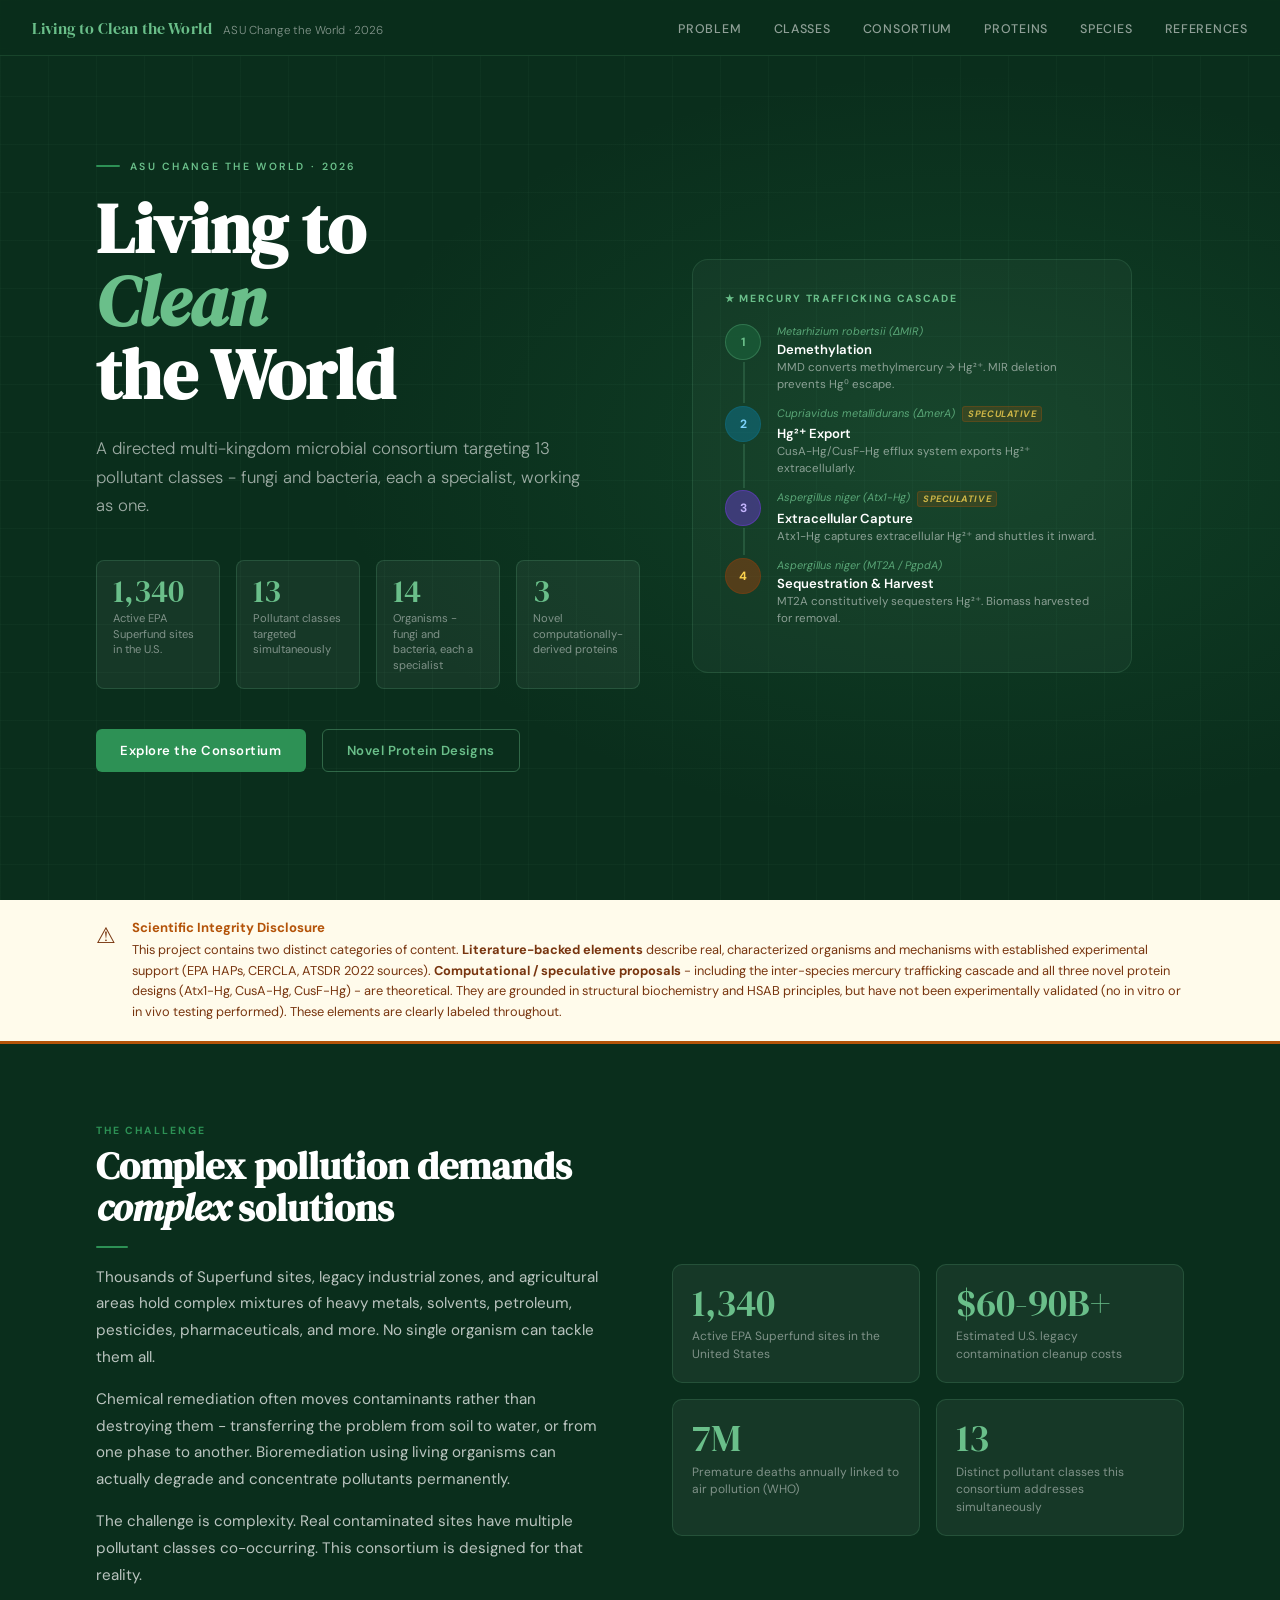
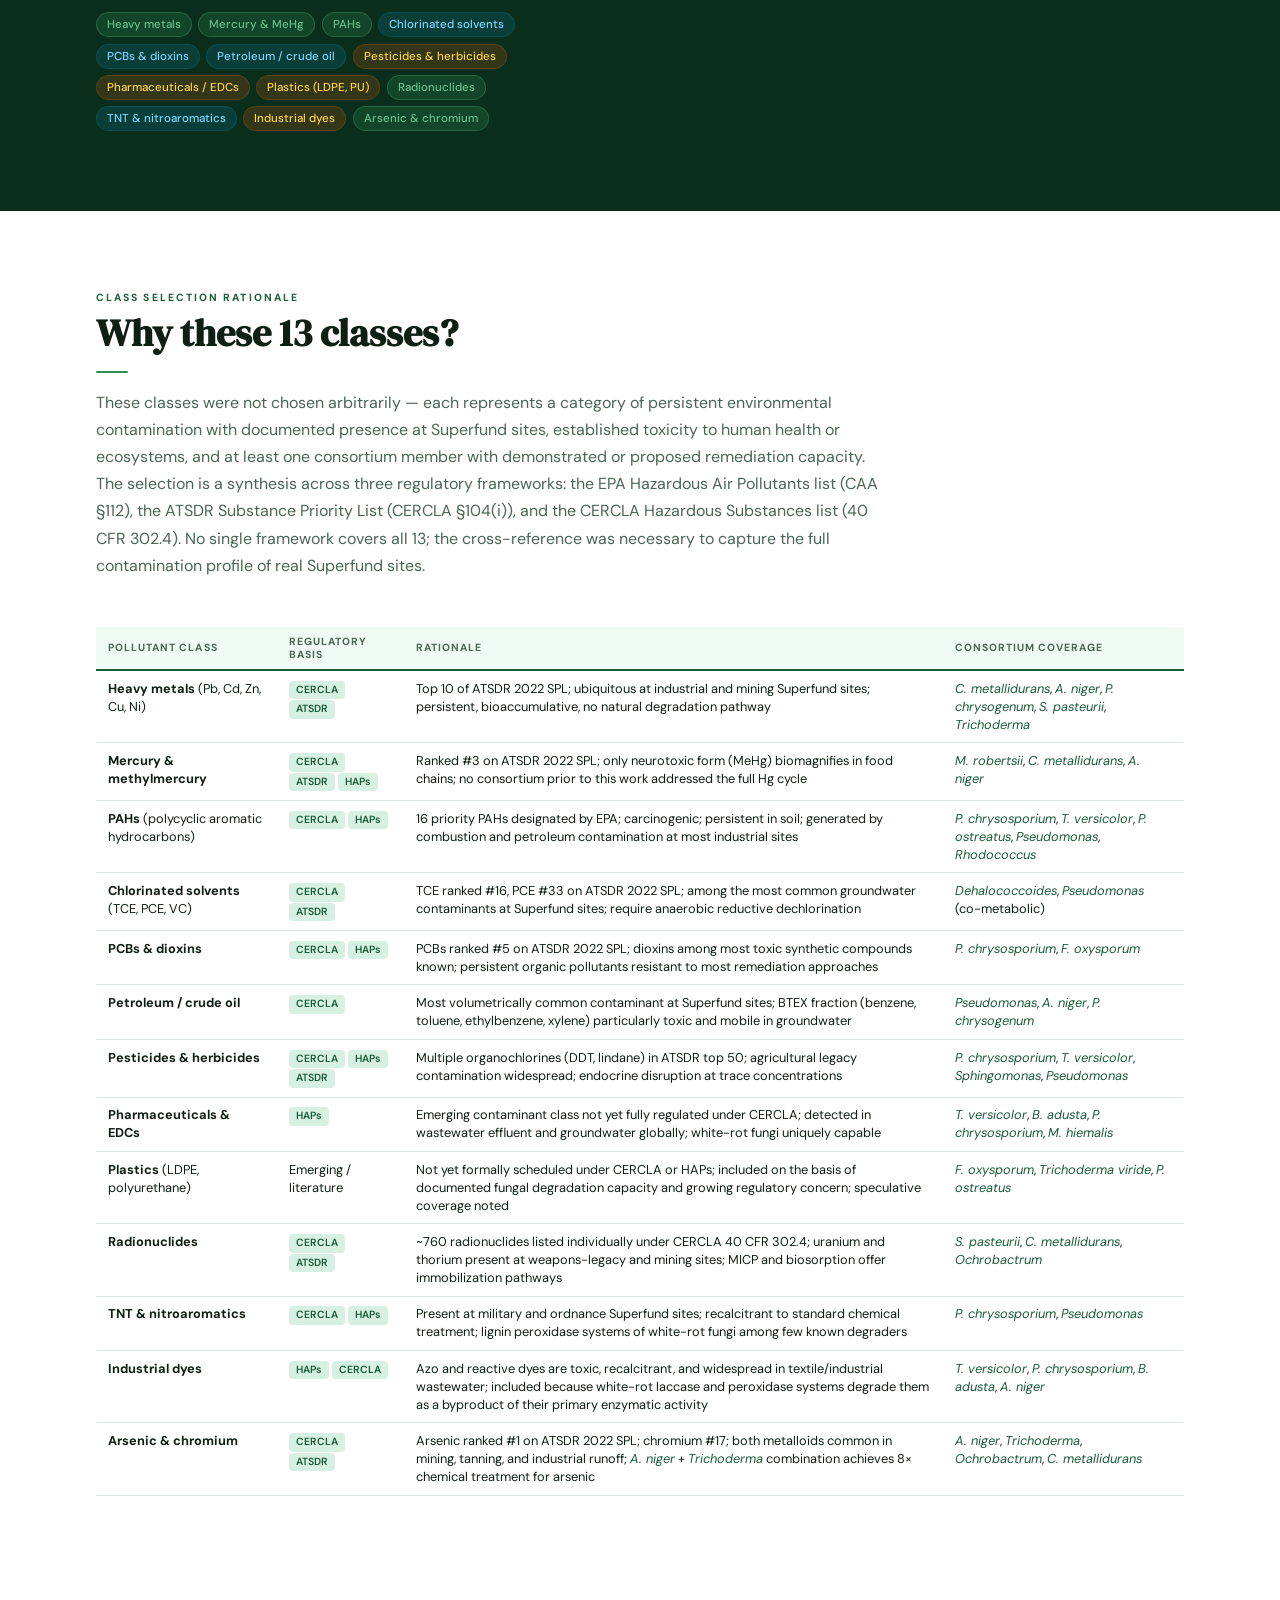
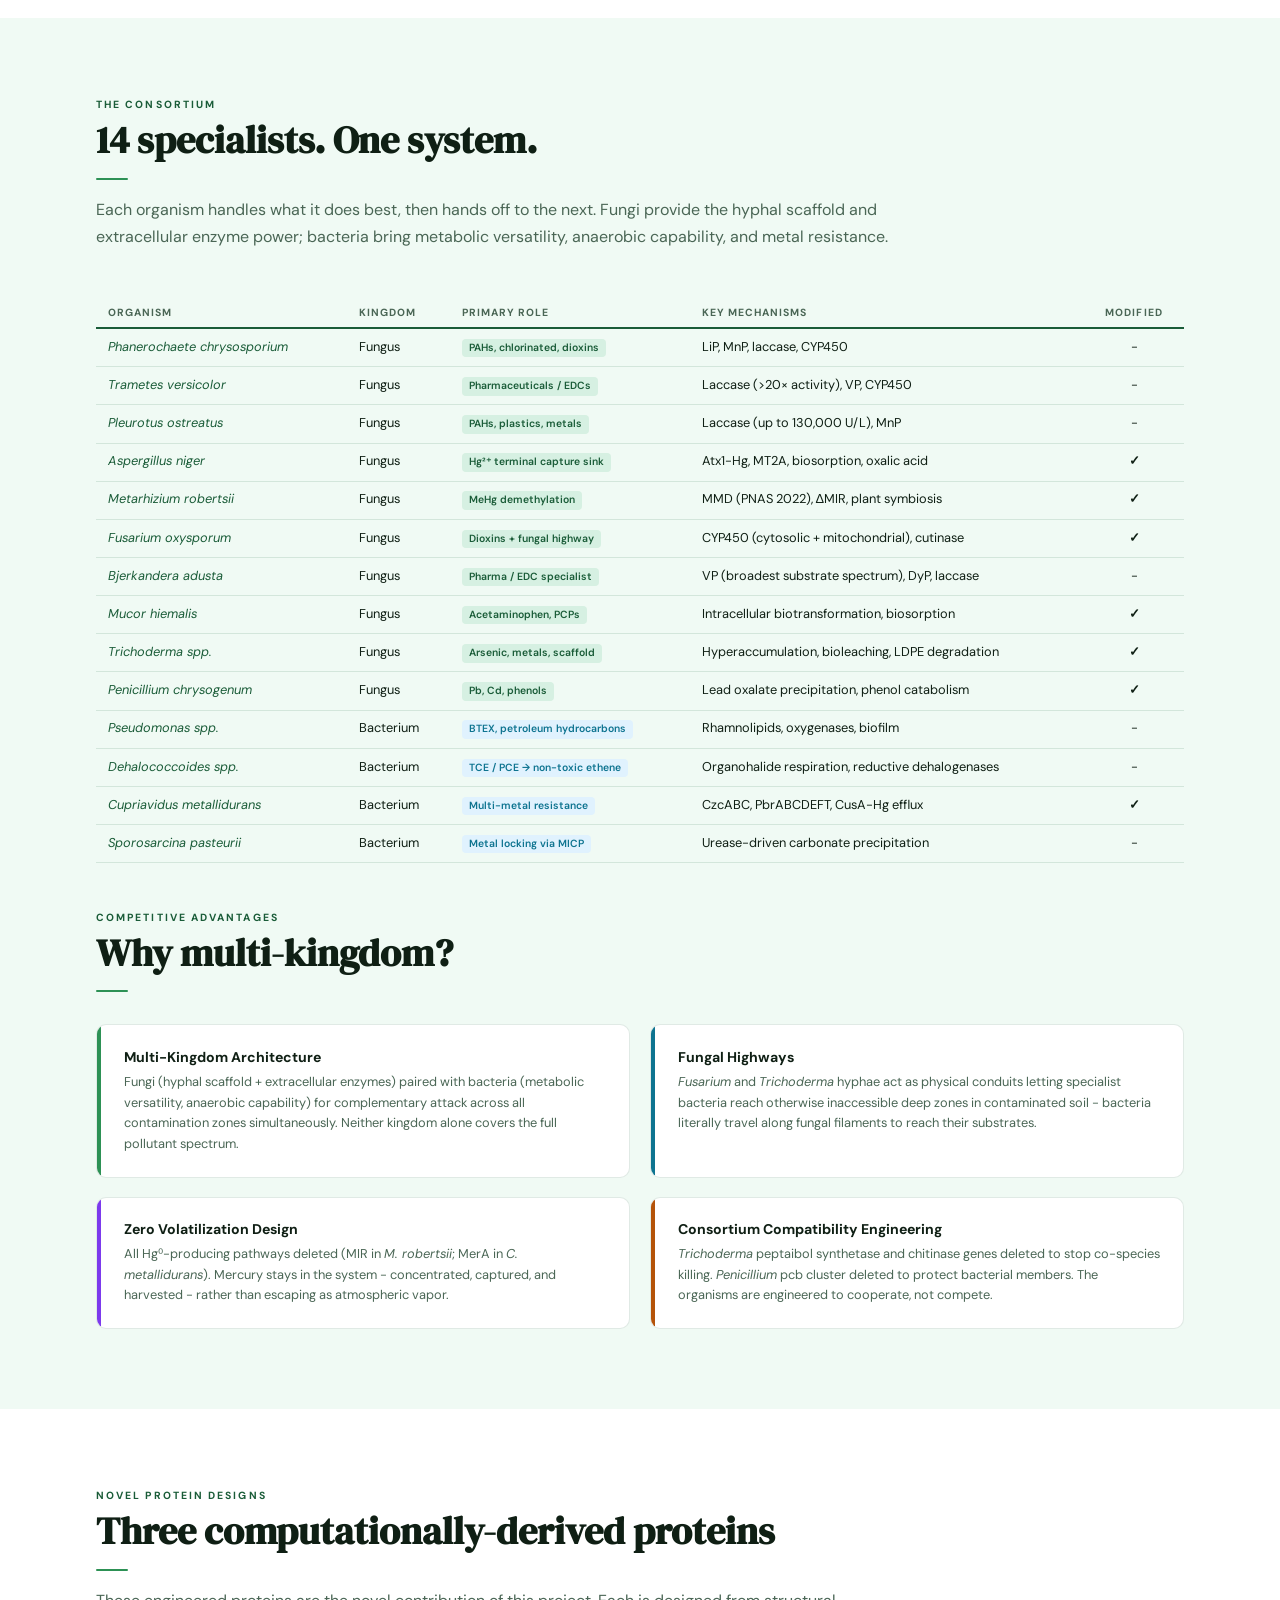
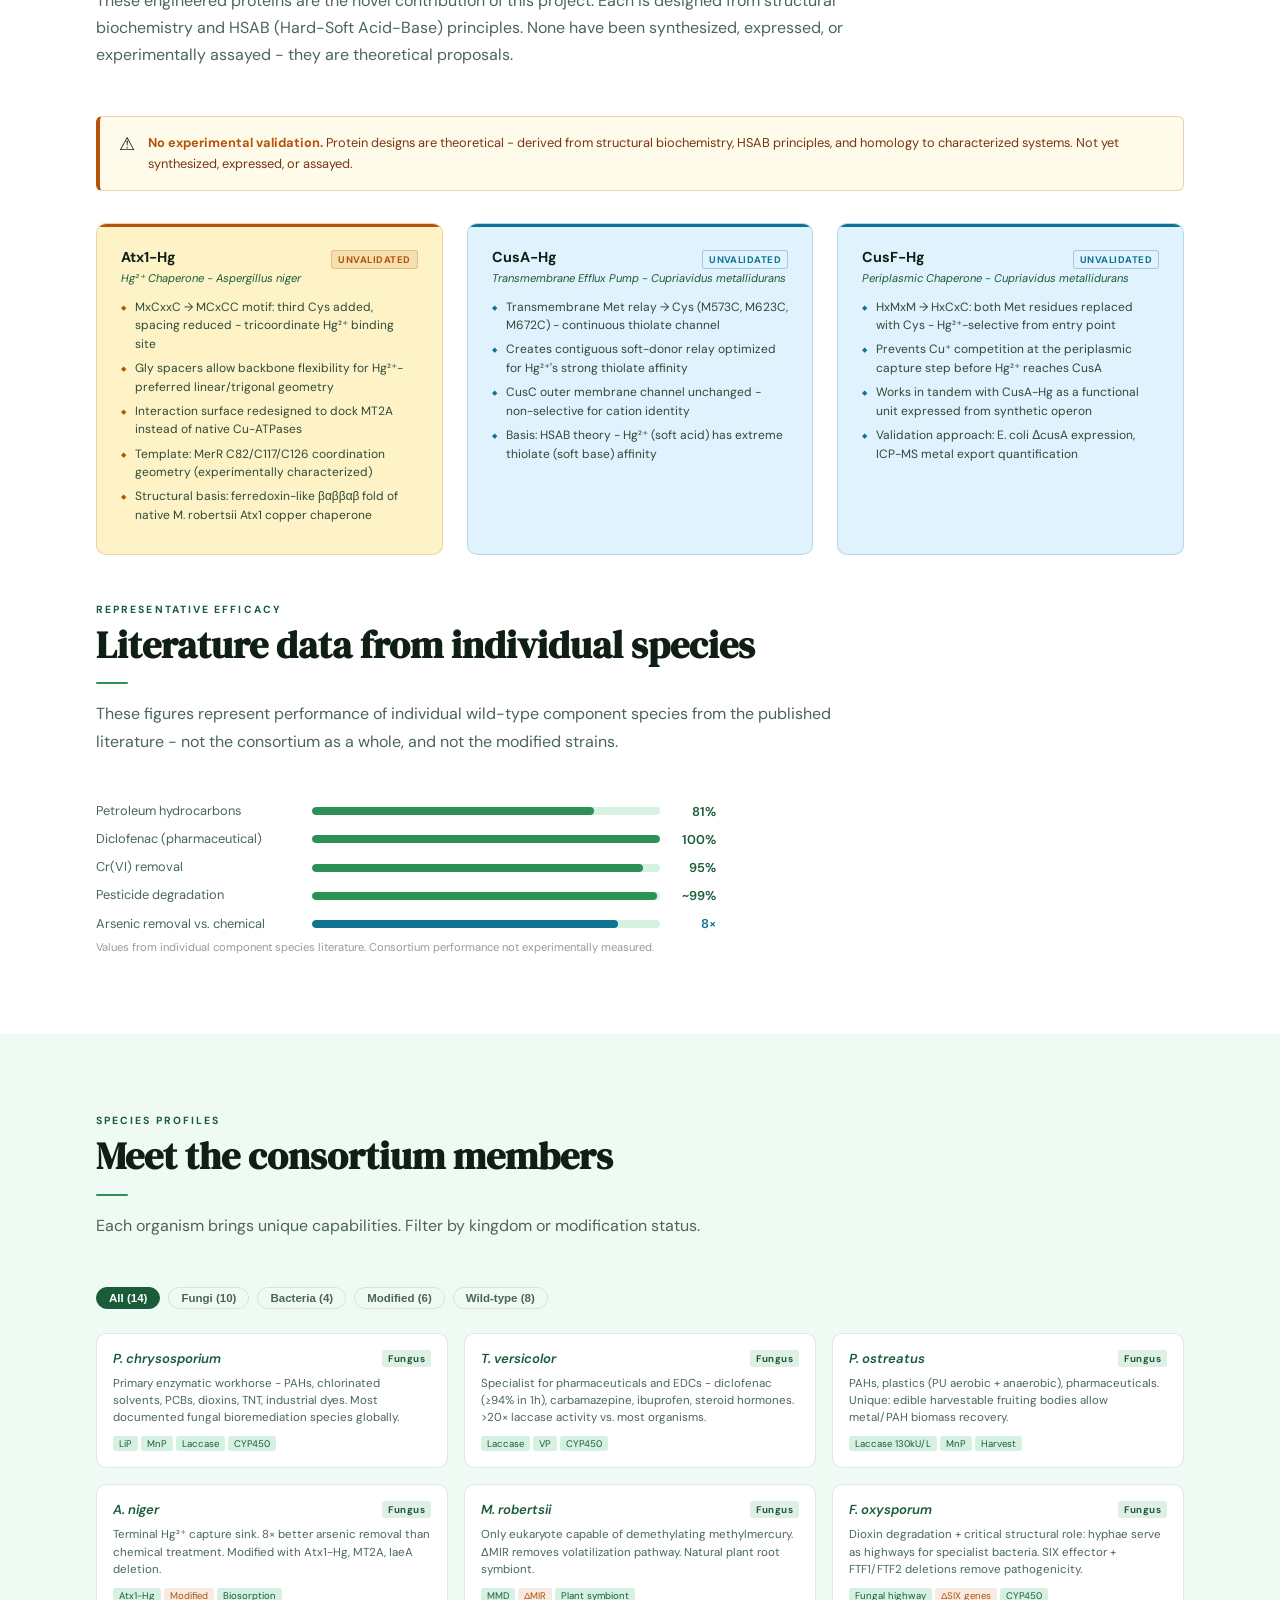
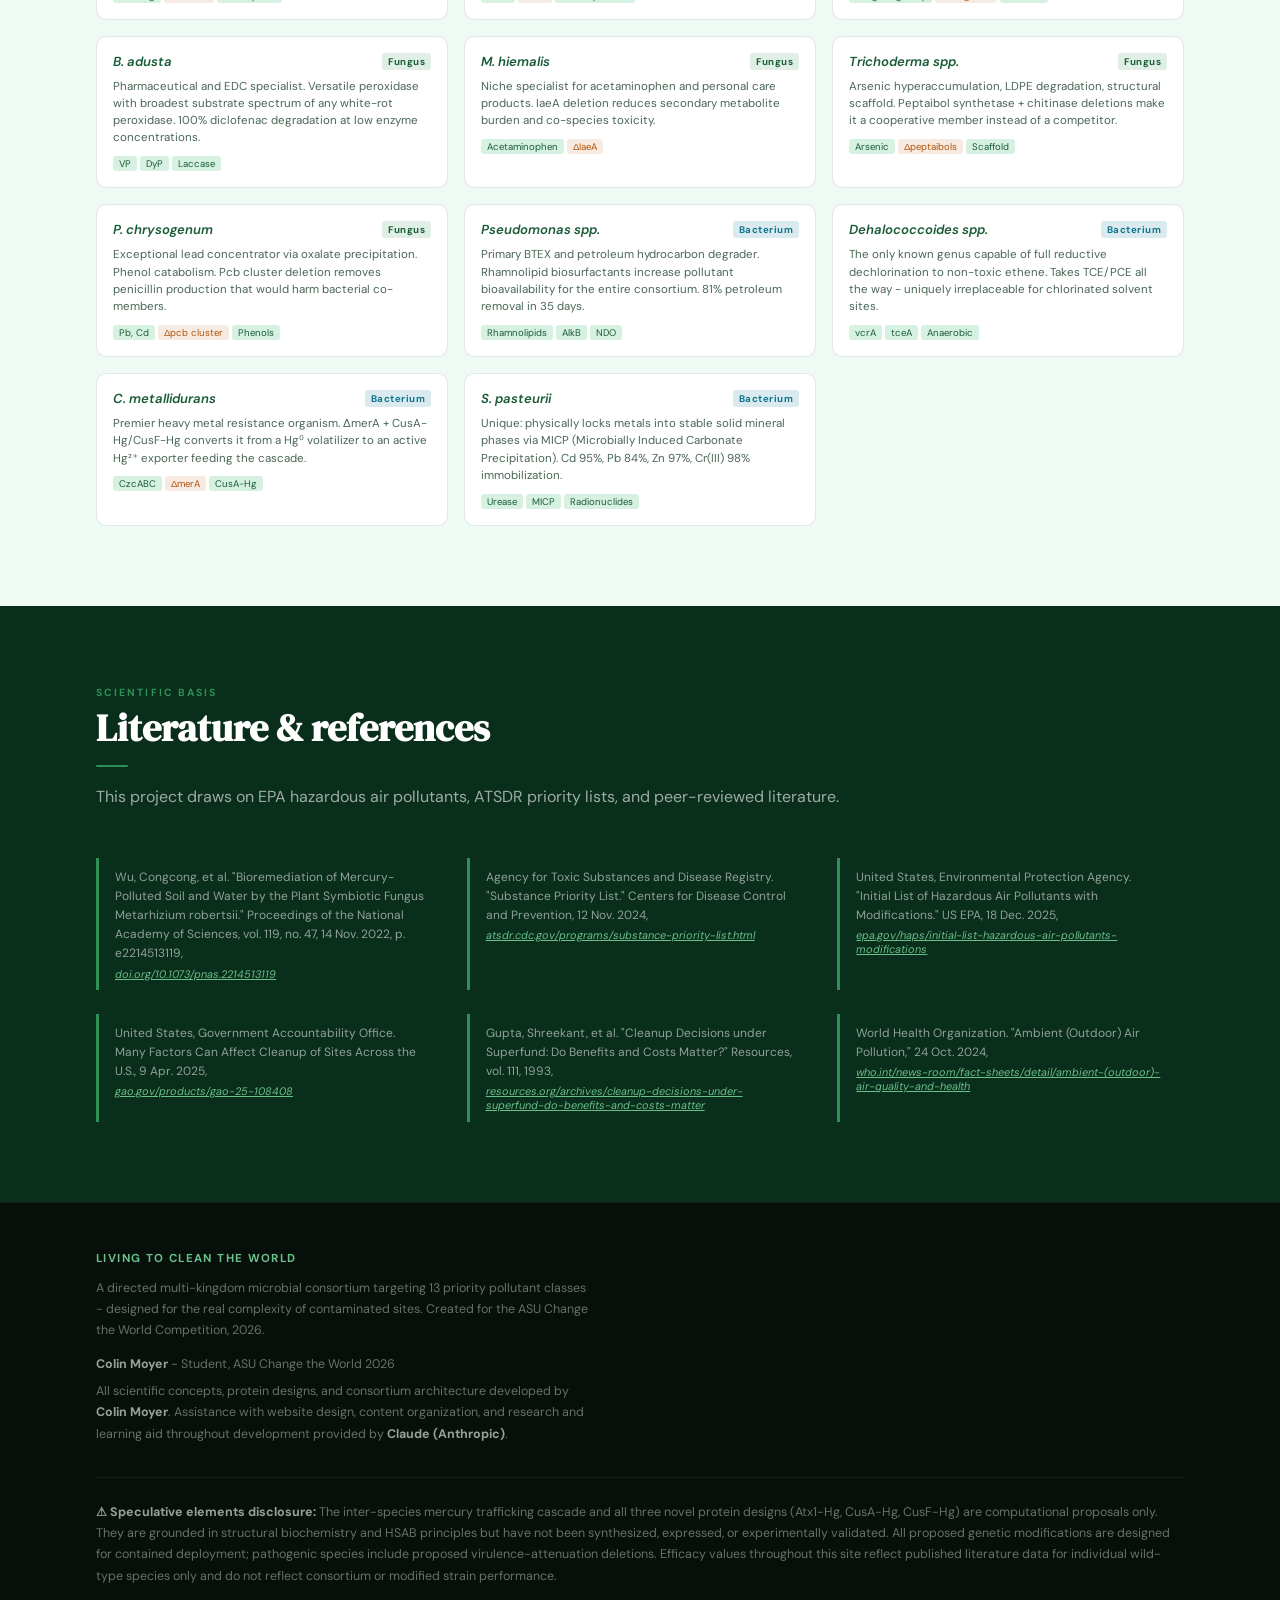
==== commit f11689a9: "Update description of proteins in index.html" ====
--- a/index.html
+++ b/index.html
@@ -75,7 +75,7 @@
           </div>
           <div class="stat-pill">
             <div class="v">3</div>
-            <div class="d">Novel engineered proteins designed de novo</div>
+            <div class="d">Novel computationally-derived proteins</div>
           </div>
         </div>
         <div class="hero-cta">
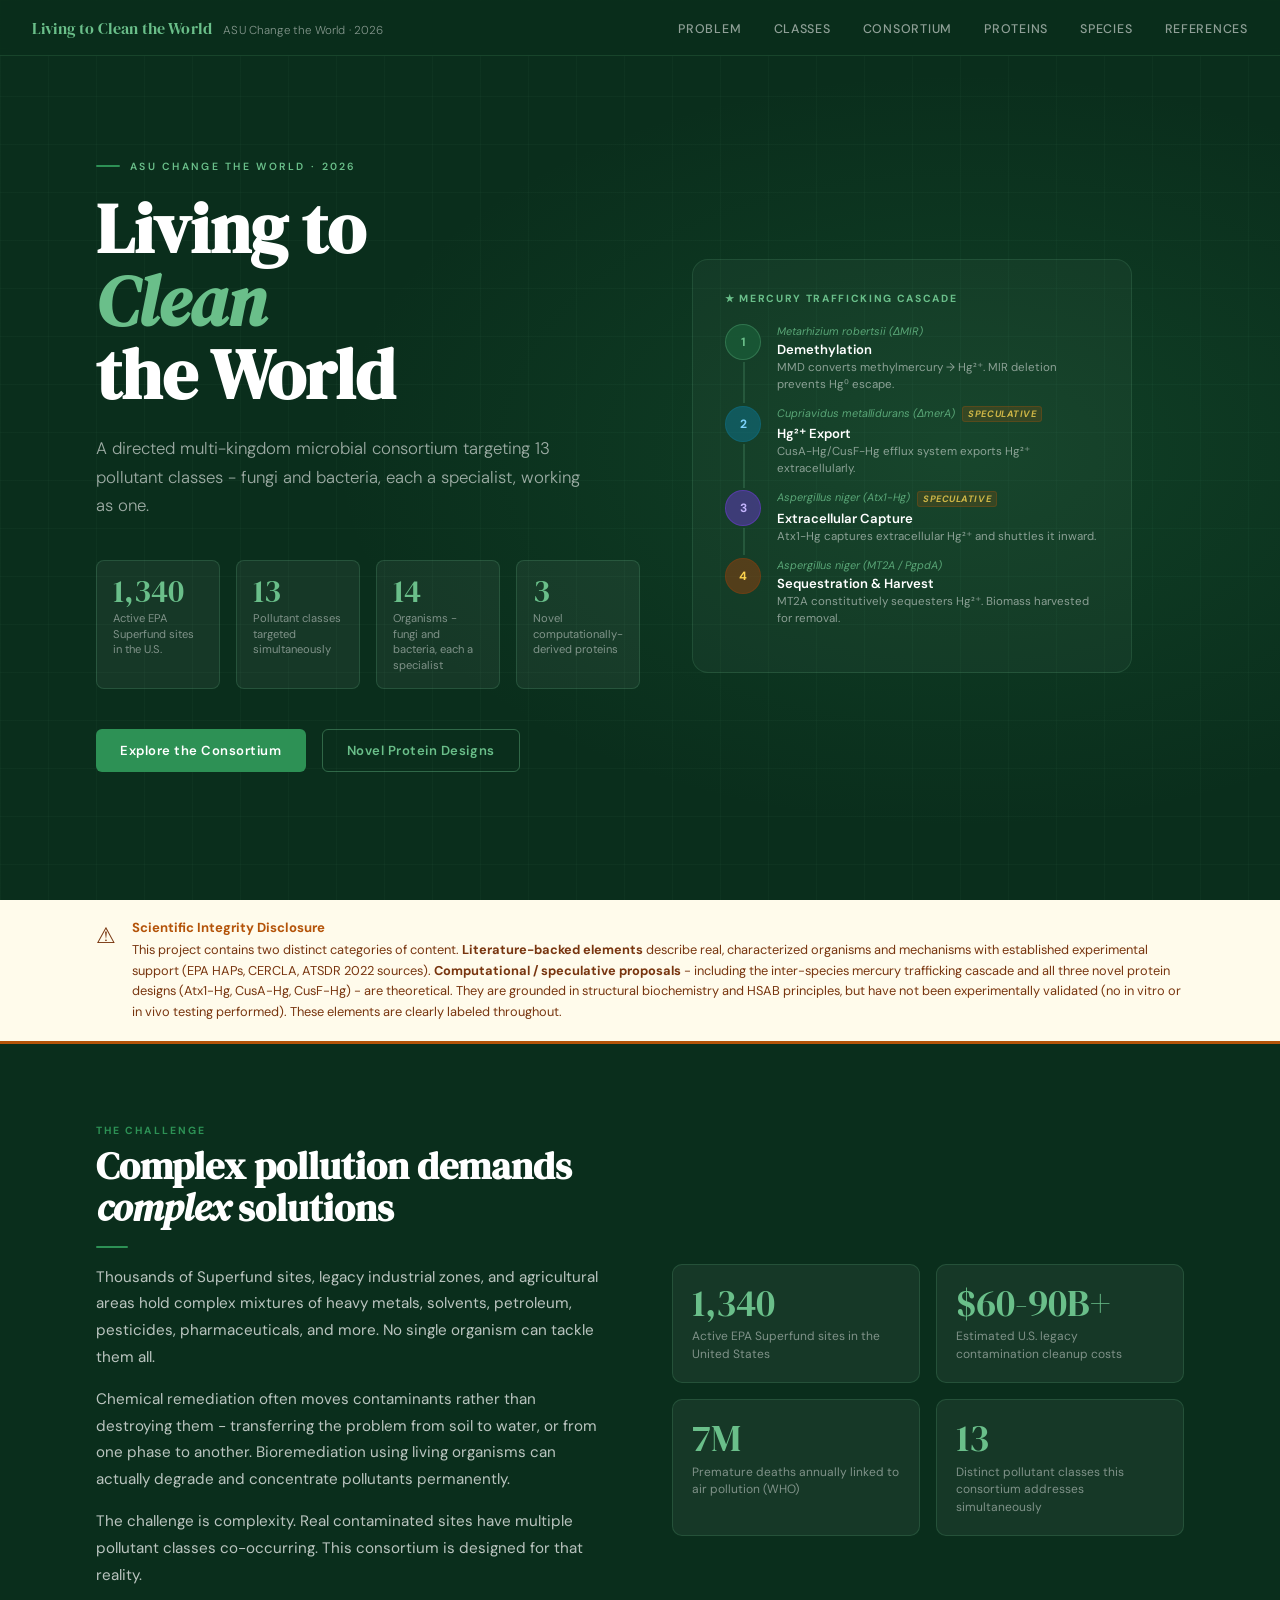
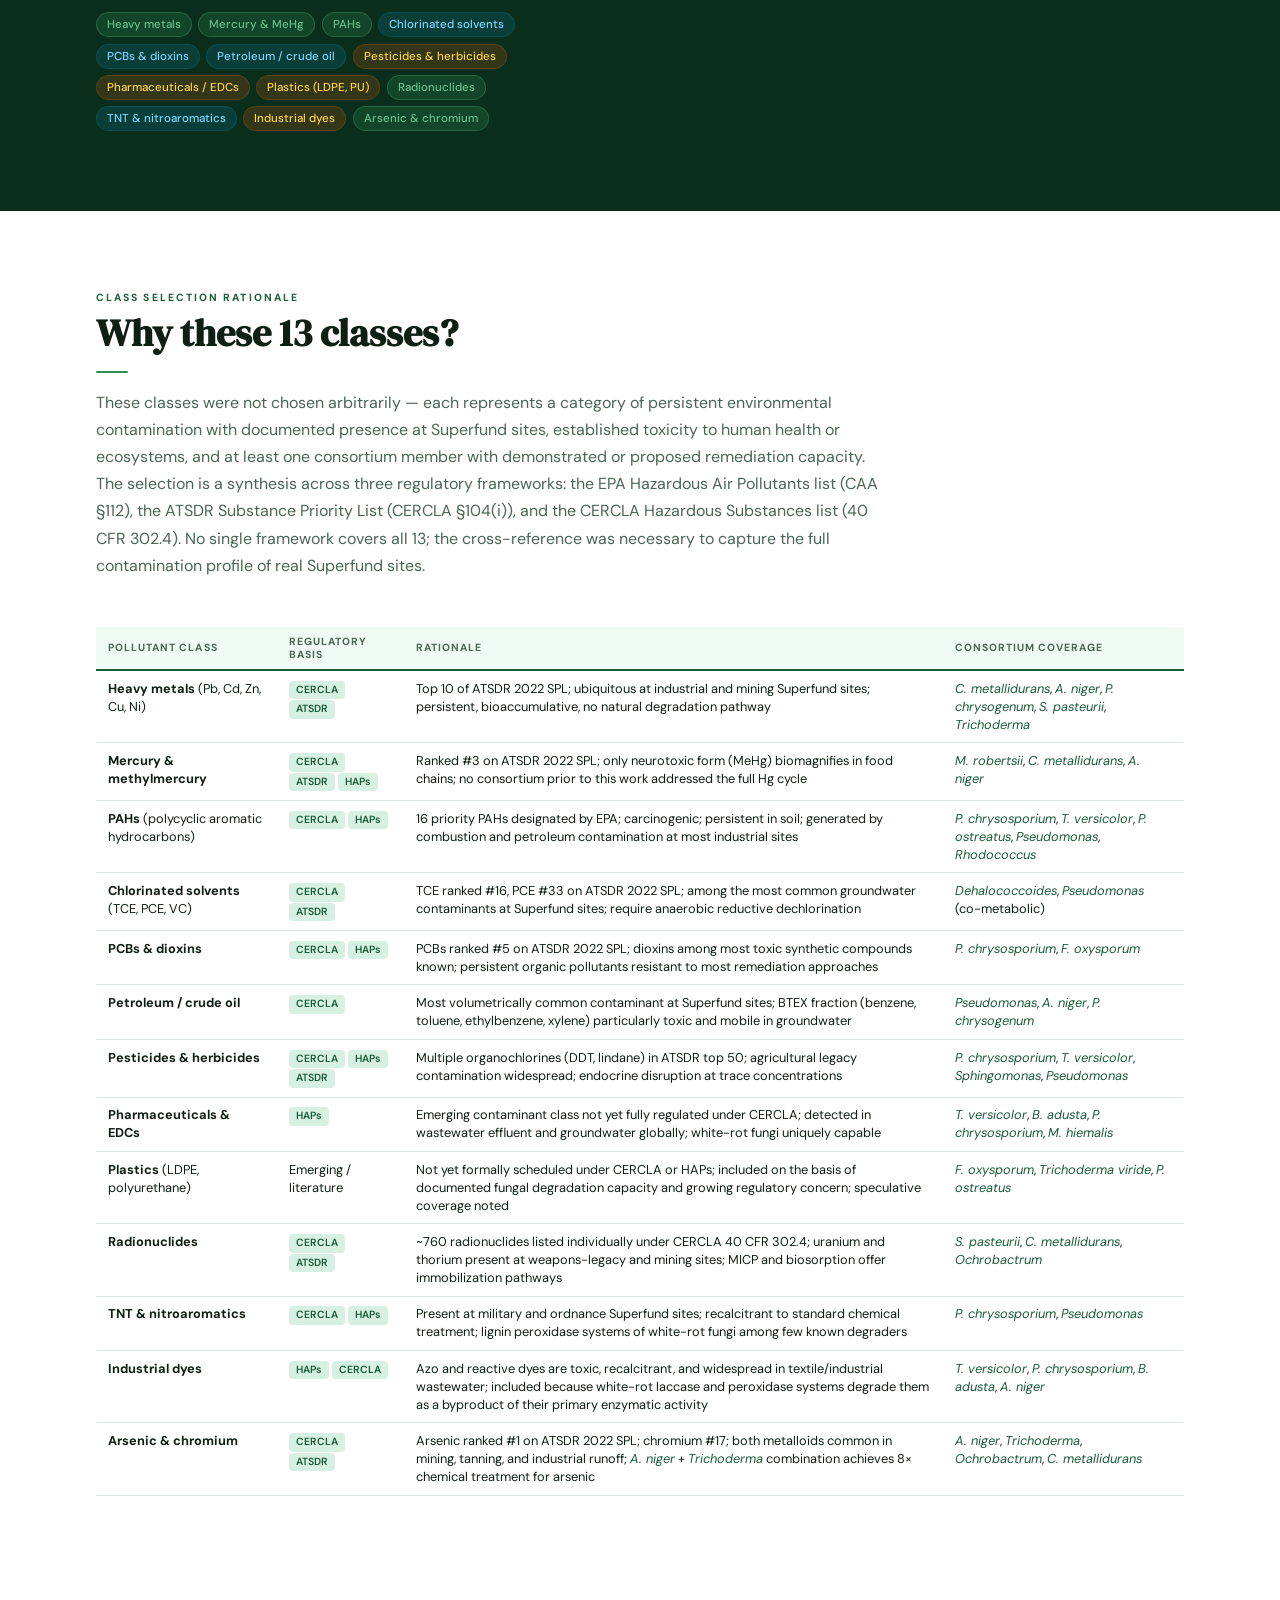
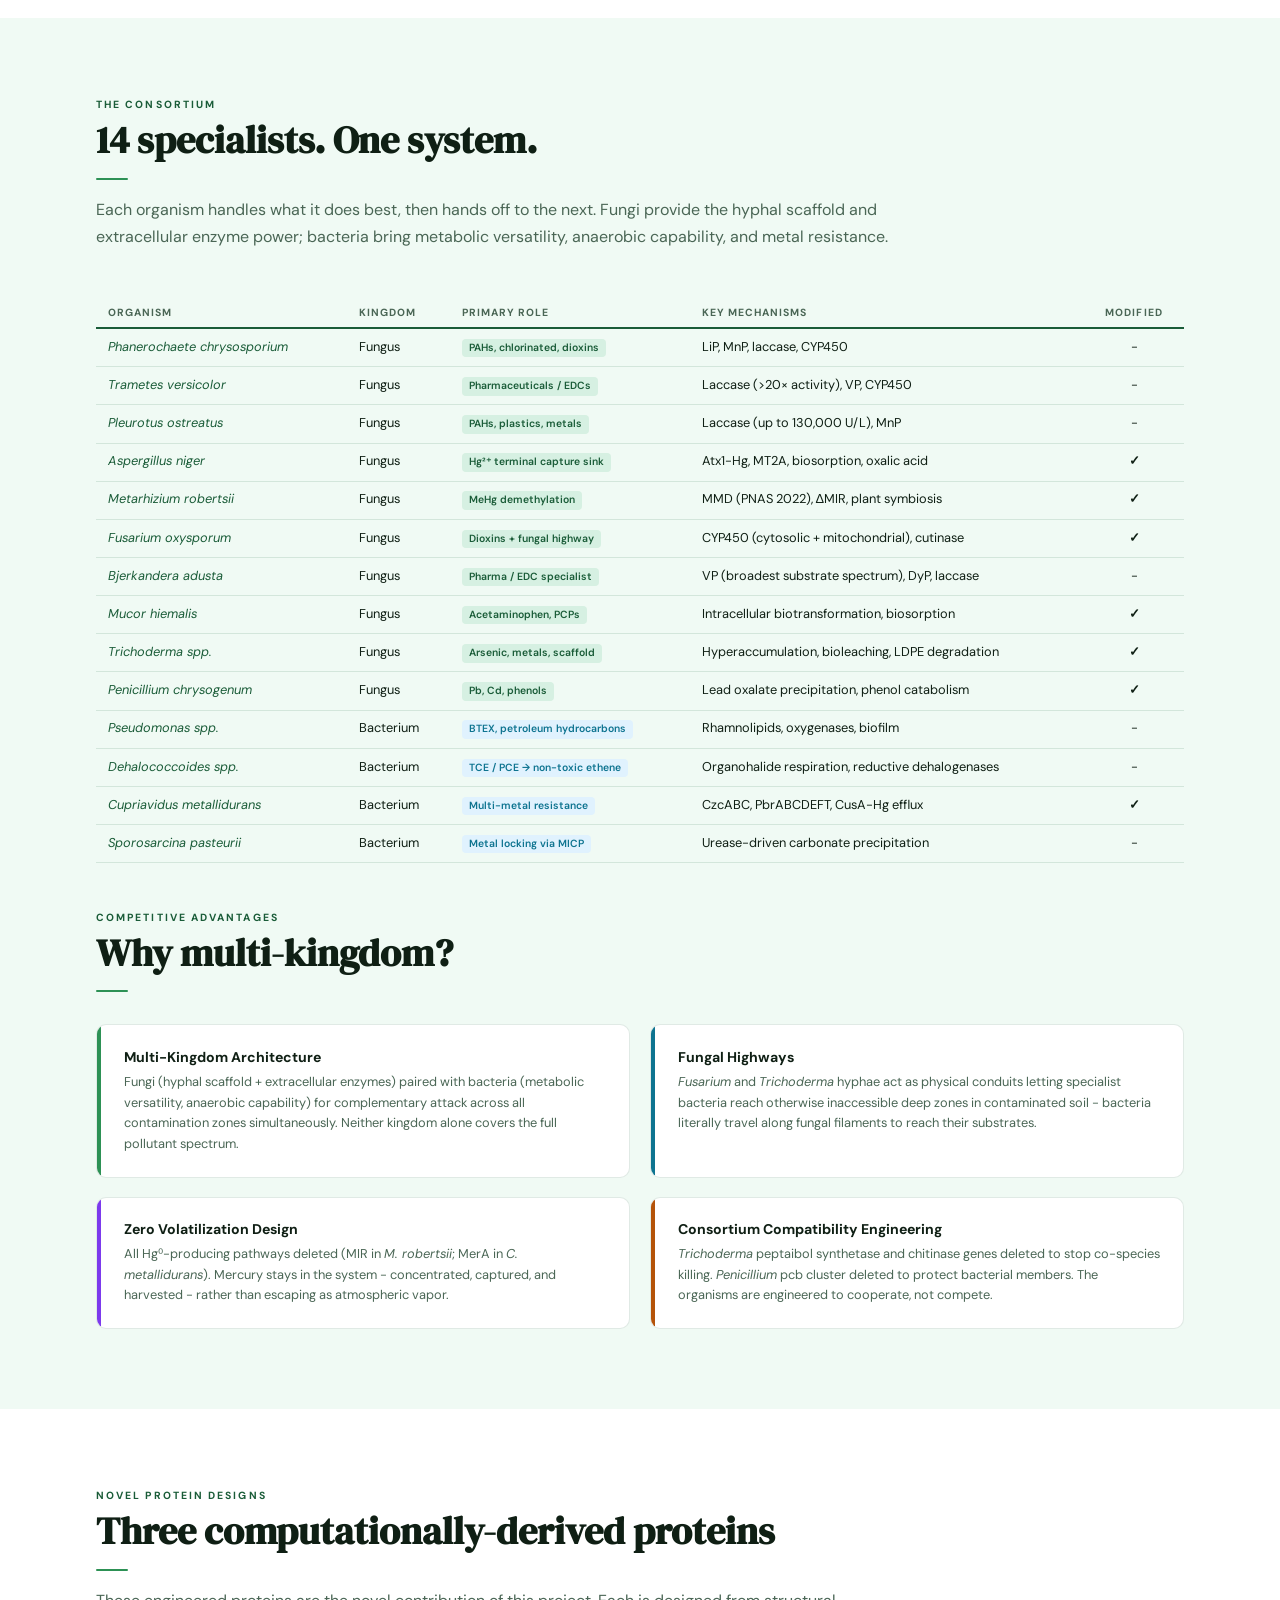
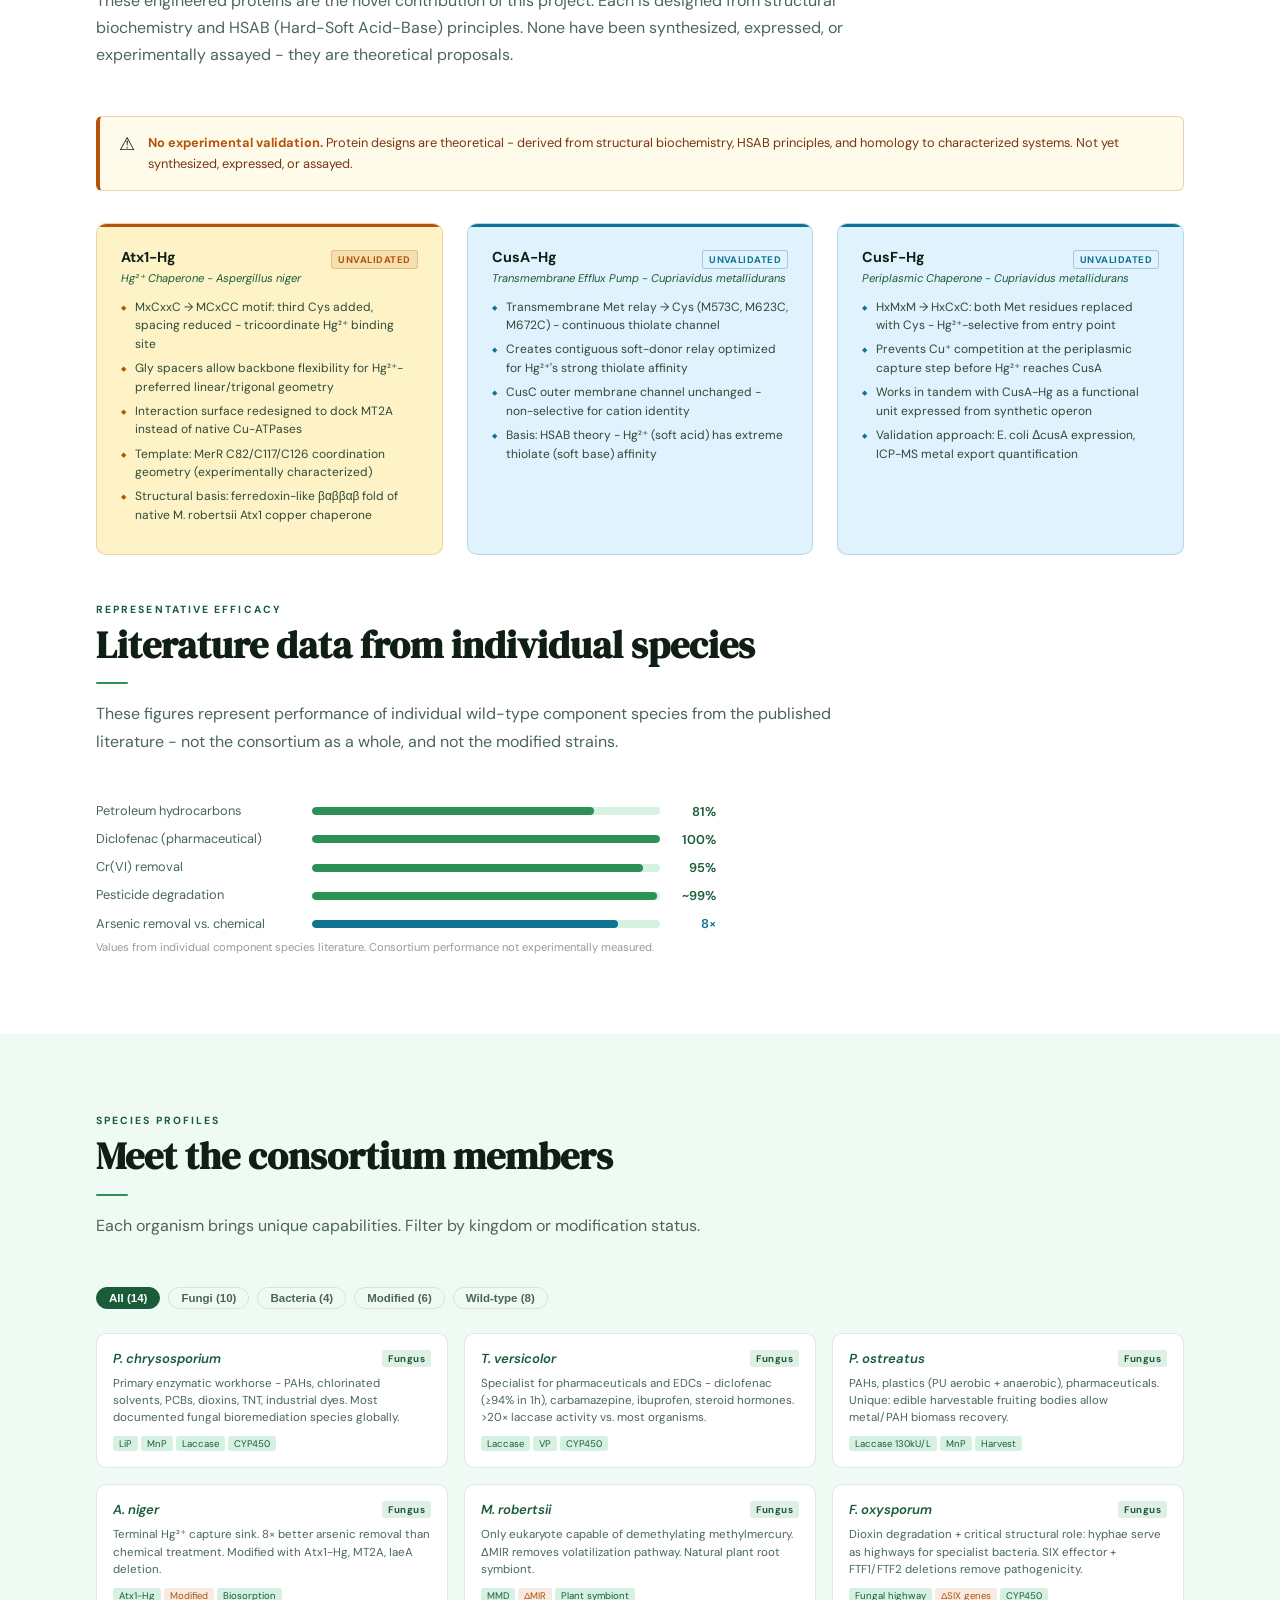
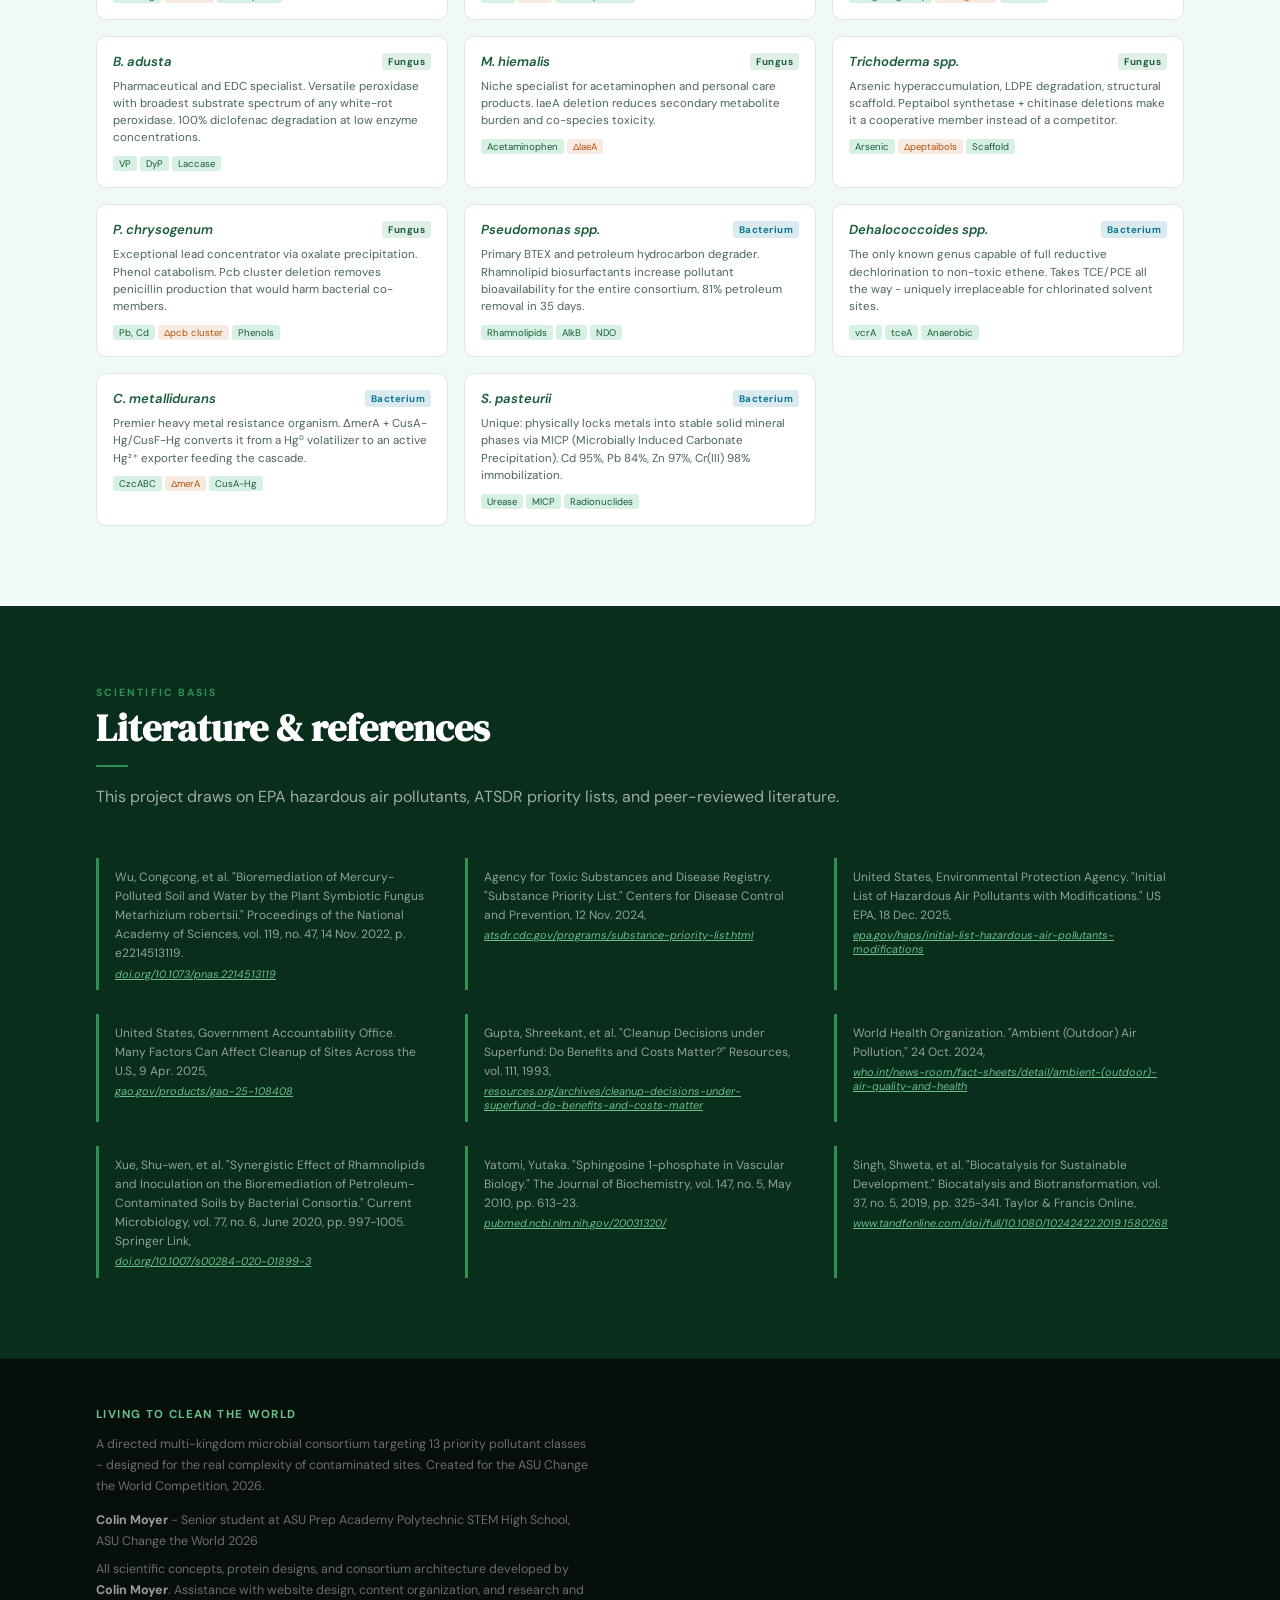
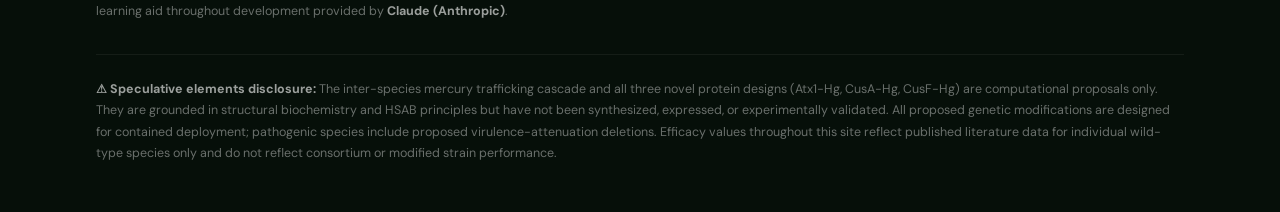
==== commit d3bd801a: "Enhance footer with detailed student information Updated the footer to include a more detailed descr" ====
--- a/index.html
+++ b/index.html
@@ -458,7 +458,7 @@
       </div>
       <div class="refs-grid reveal">
         <div class="ref-item">
-          <p>Wu, Congcong, et al. "Bioremediation of Mercury-Polluted Soil and Water by the Plant Symbiotic Fungus Metarhizium robertsii." Proceedings of the National Academy of Sciences, vol. 119, no. 47, 14 Nov. 2022, p. e2214513119, </p>
+          <p>Wu, Congcong, et al. "Bioremediation of Mercury-Polluted Soil and Water by the Plant Symbiotic Fungus Metarhizium robertsii." Proceedings of the National Academy of Sciences, vol. 119, no. 47, 14 Nov. 2022, p. e2214513119. </p>
           <div class="cite"><a href="https://doi.org/10.1073/pnas.2214513119" target="_blank" rel="noopener" style="color:var(--gl);">doi.org/10.1073/pnas.2214513119</a></div>
         </div>
         <div class="ref-item">
@@ -480,6 +480,18 @@
         <div class="ref-item">
           <p>World Health Organization. "Ambient (Outdoor) Air Pollution," 24 Oct. 2024, </p>
           <div class="cite"><a href="https://www.who.int/news-room/fact-sheets/detail/ambient-(outdoor)-air-quality-and-health" target="_blank" rel="noopener" style="color:var(--gl);">who.int/news-room/fact-sheets/detail/ambient-(outdoor)-air-quality-and-health</a></div>
+        </div>
+        <div class="ref-item">
+          <p>Xue, Shu-wen, et al. "Synergistic Effect of Rhamnolipids and Inoculation on the Bioremediation of Petroleum-Contaminated Soils by Bacterial Consortia." Current Microbiology, vol. 77, no. 6, June 2020, pp. 997-1005. Springer Link, </p>
+          <div class="cite"><a href="https://doi.org/10.1007/s00284-020-01899-3" target="_blank" rel="noopener" style="color:var(--gl);">doi.org/10.1007/s00284-020-01899-3</a></div>
+        </div>
+        <div class="ref-item">
+          <p>Yatomi, Yutaka. "Sphingosine 1-phosphate in Vascular Biology." The Journal of Biochemistry, vol. 147, no. 5, May 2010, pp. 613-23. </p>
+          <div class="cite"><a href="https://pubmed.ncbi.nlm.nih.gov/20031320/" target="_blank" rel="noopener" style="color:var(--gl);">pubmed.ncbi.nlm.nih.gov/20031320/</a></div>
+        </div>
+        <div class="ref-item">
+          <p>Singh, Shweta, et al. "Biocatalysis for Sustainable Development." Biocatalysis and Biotransformation, vol. 37, no. 5, 2019, pp. 325-341. Taylor & Francis Online, </p>
+          <div class="cite"><a href="https://www.tandfonline.com/doi/full/10.1080/10242422.2019.1580268" target="_blank" rel="noopener" style="color:var(--gl);">www.tandfonline.com/doi/full/10.1080/10242422.2019.1580268</a></div>
         </div>
       </div>
     </section>
@@ -490,7 +502,7 @@
         <div>
           <h4>Living to Clean the World</h4>
           <p>A directed multi-kingdom microbial consortium targeting 13 priority pollutant classes - designed for the real complexity of contaminated sites. Created for the ASU Change the World Competition, 2026.</p>
-          <p style="margin-top:0.75rem"><strong>Colin Moyer</strong> - Student, ASU Change the World 2026</p>
+          <p style="margin-top:0.75rem"><strong>Colin Moyer</strong> - Senior student at ASU Prep Academy Polytechnic STEM High School, ASU Change the World 2026</p>
           <p style="margin-top:0.4rem">All scientific concepts, protein designs, and consortium architecture developed by <strong>Colin Moyer</strong>. Assistance with website design, content organization, and research and learning aid throughout development provided by <strong>Claude (Anthropic)</strong>.</p>
         </div>
       </div>
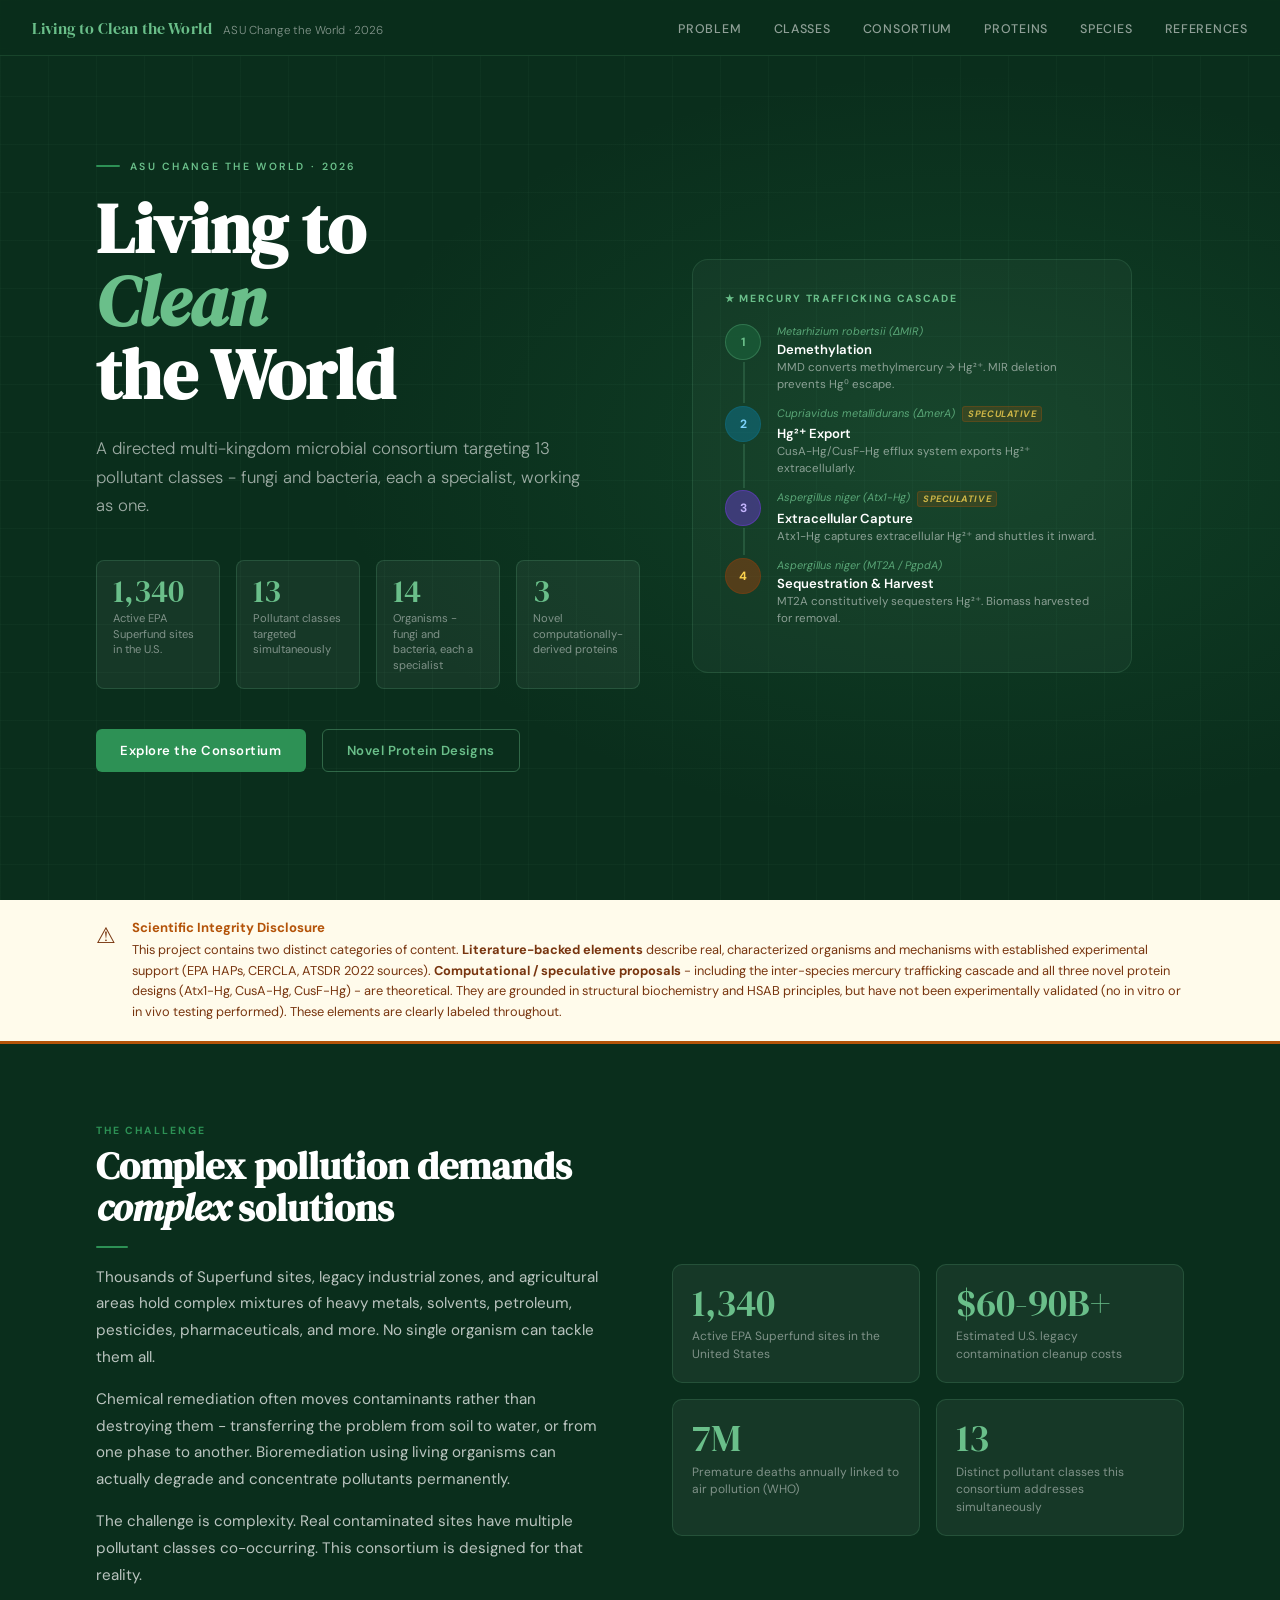
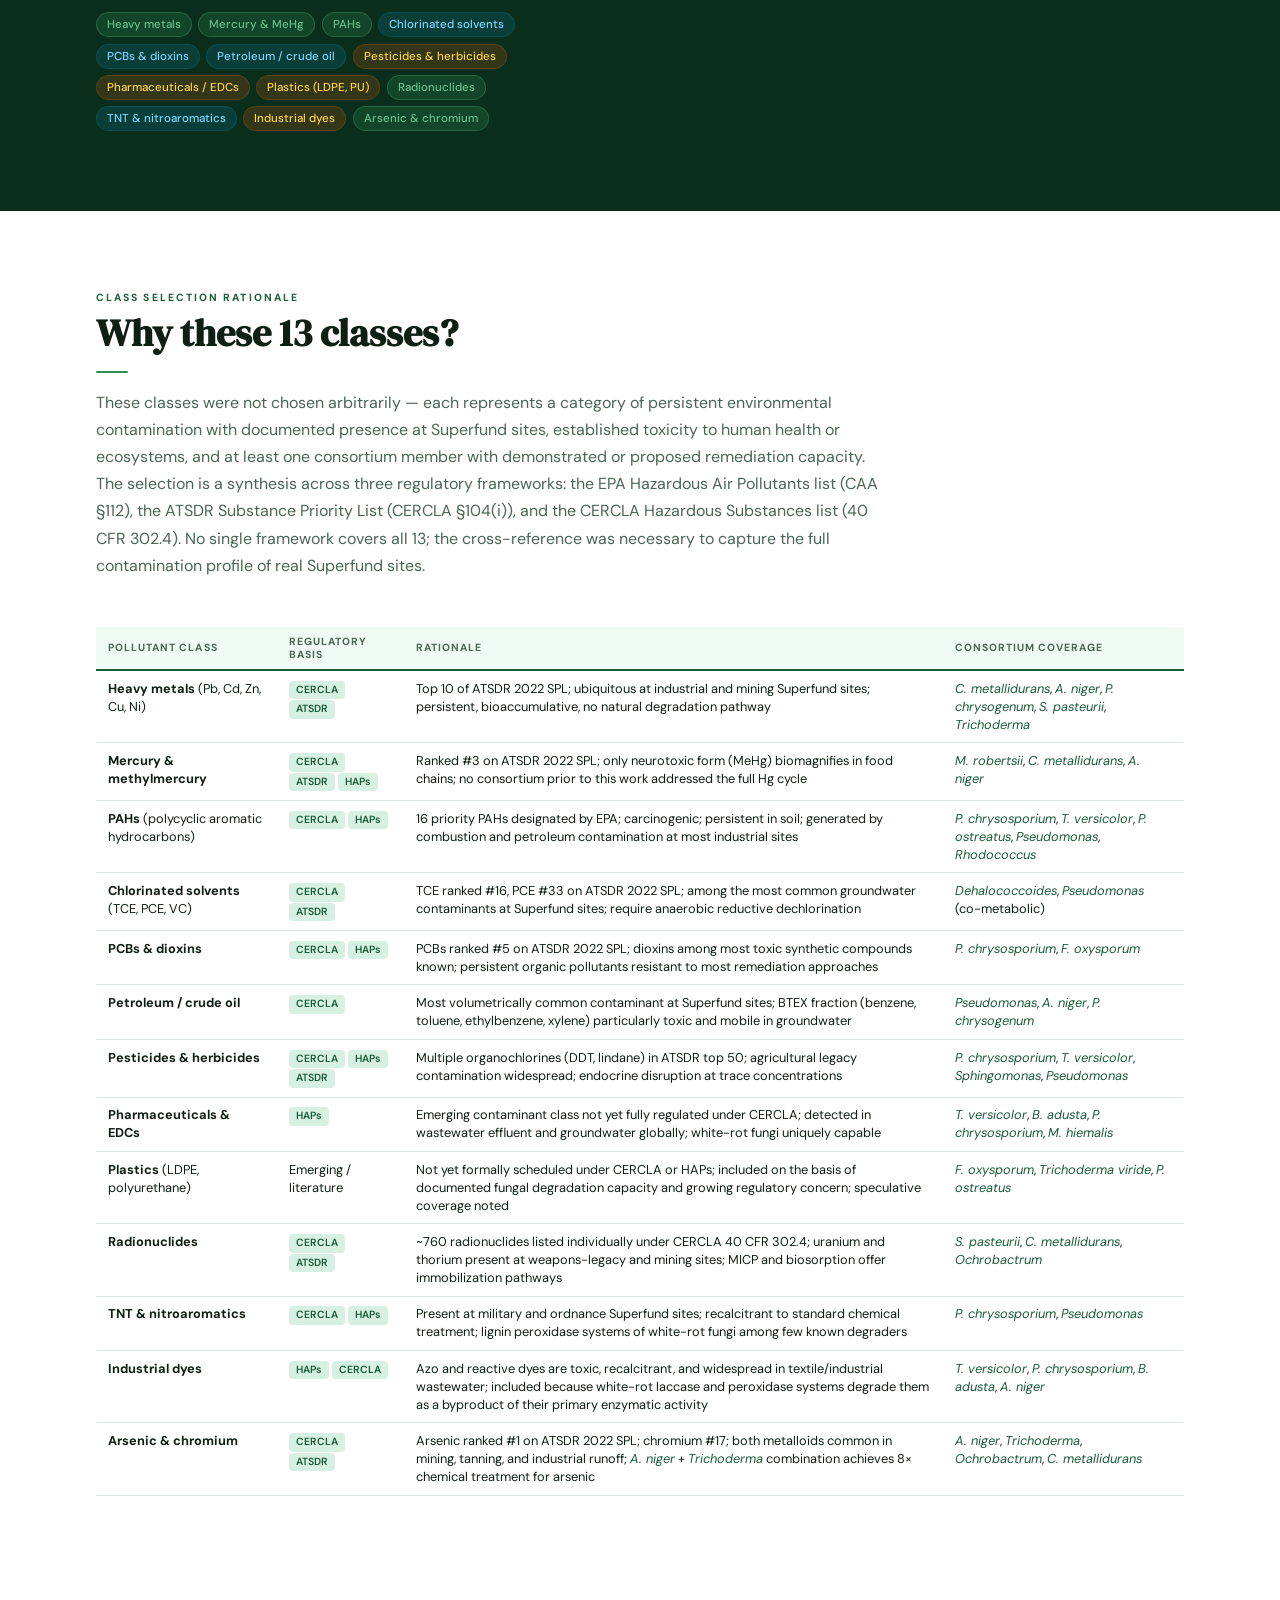
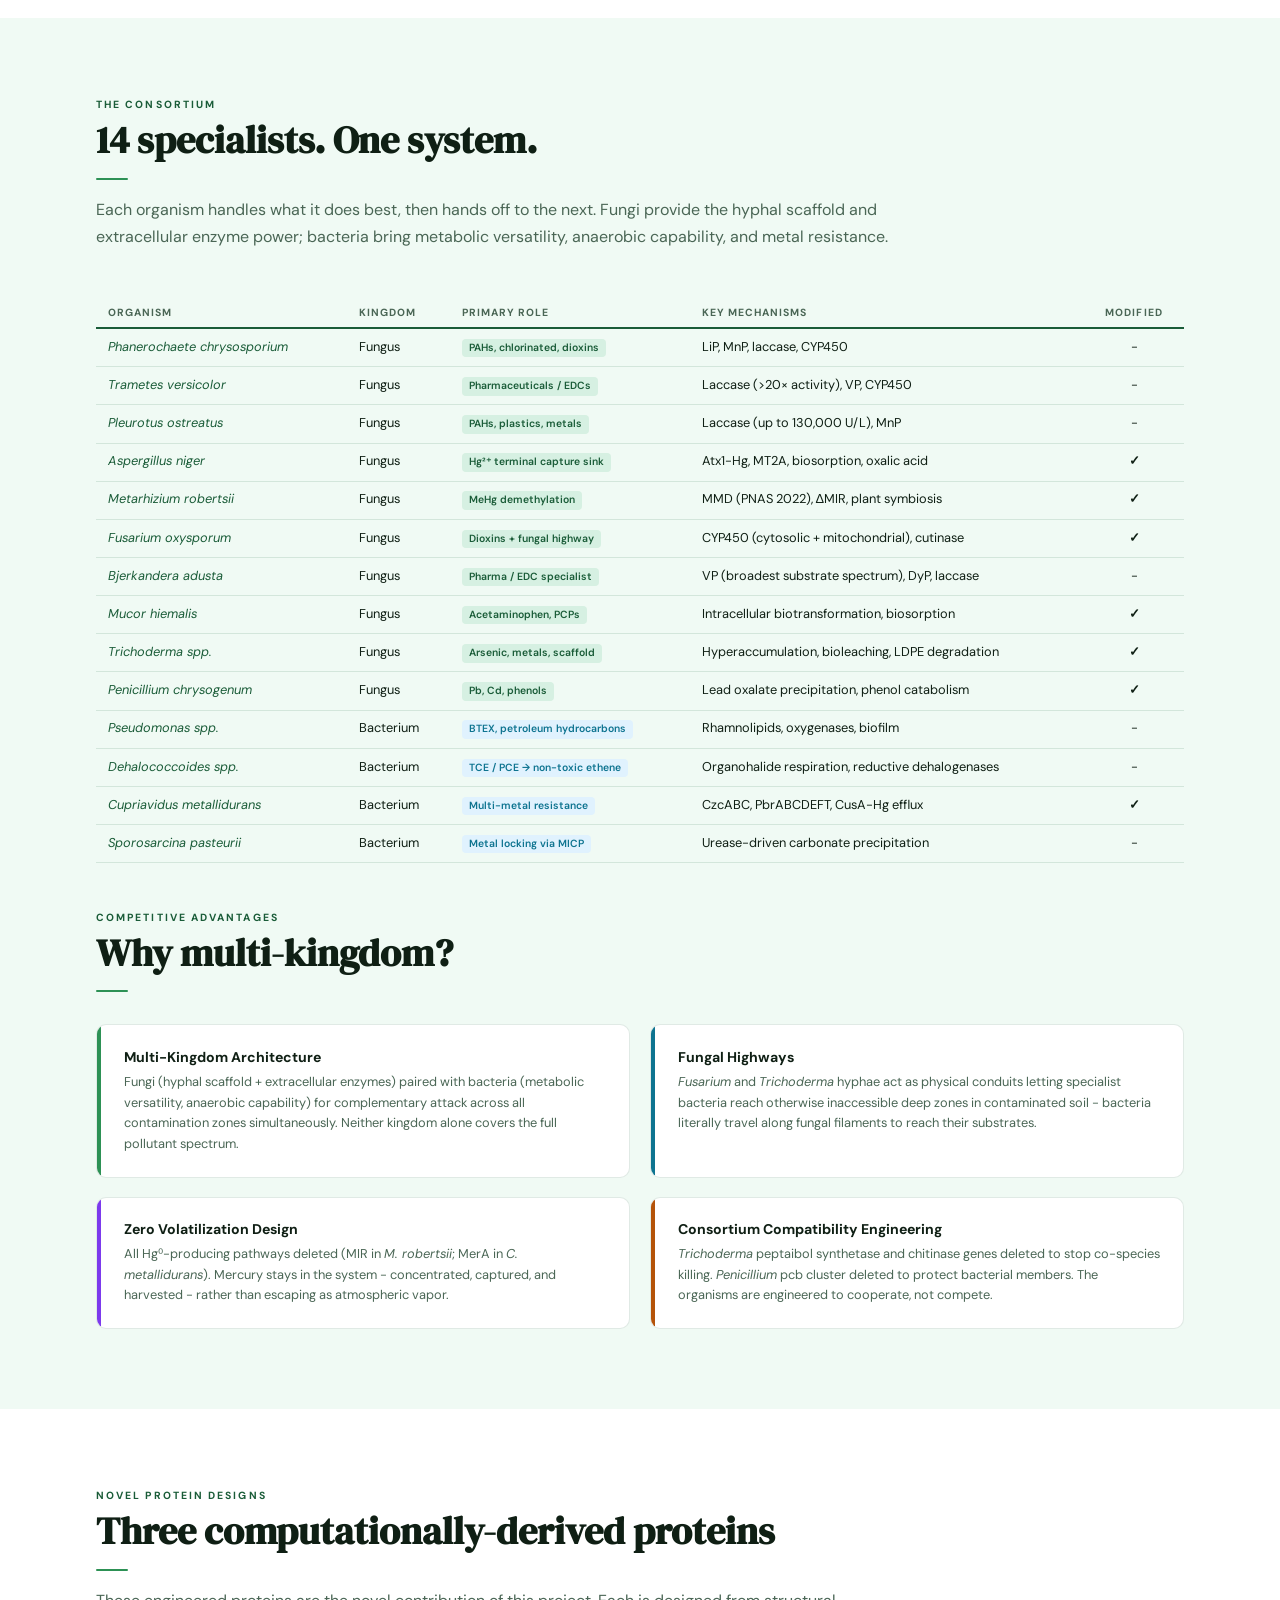
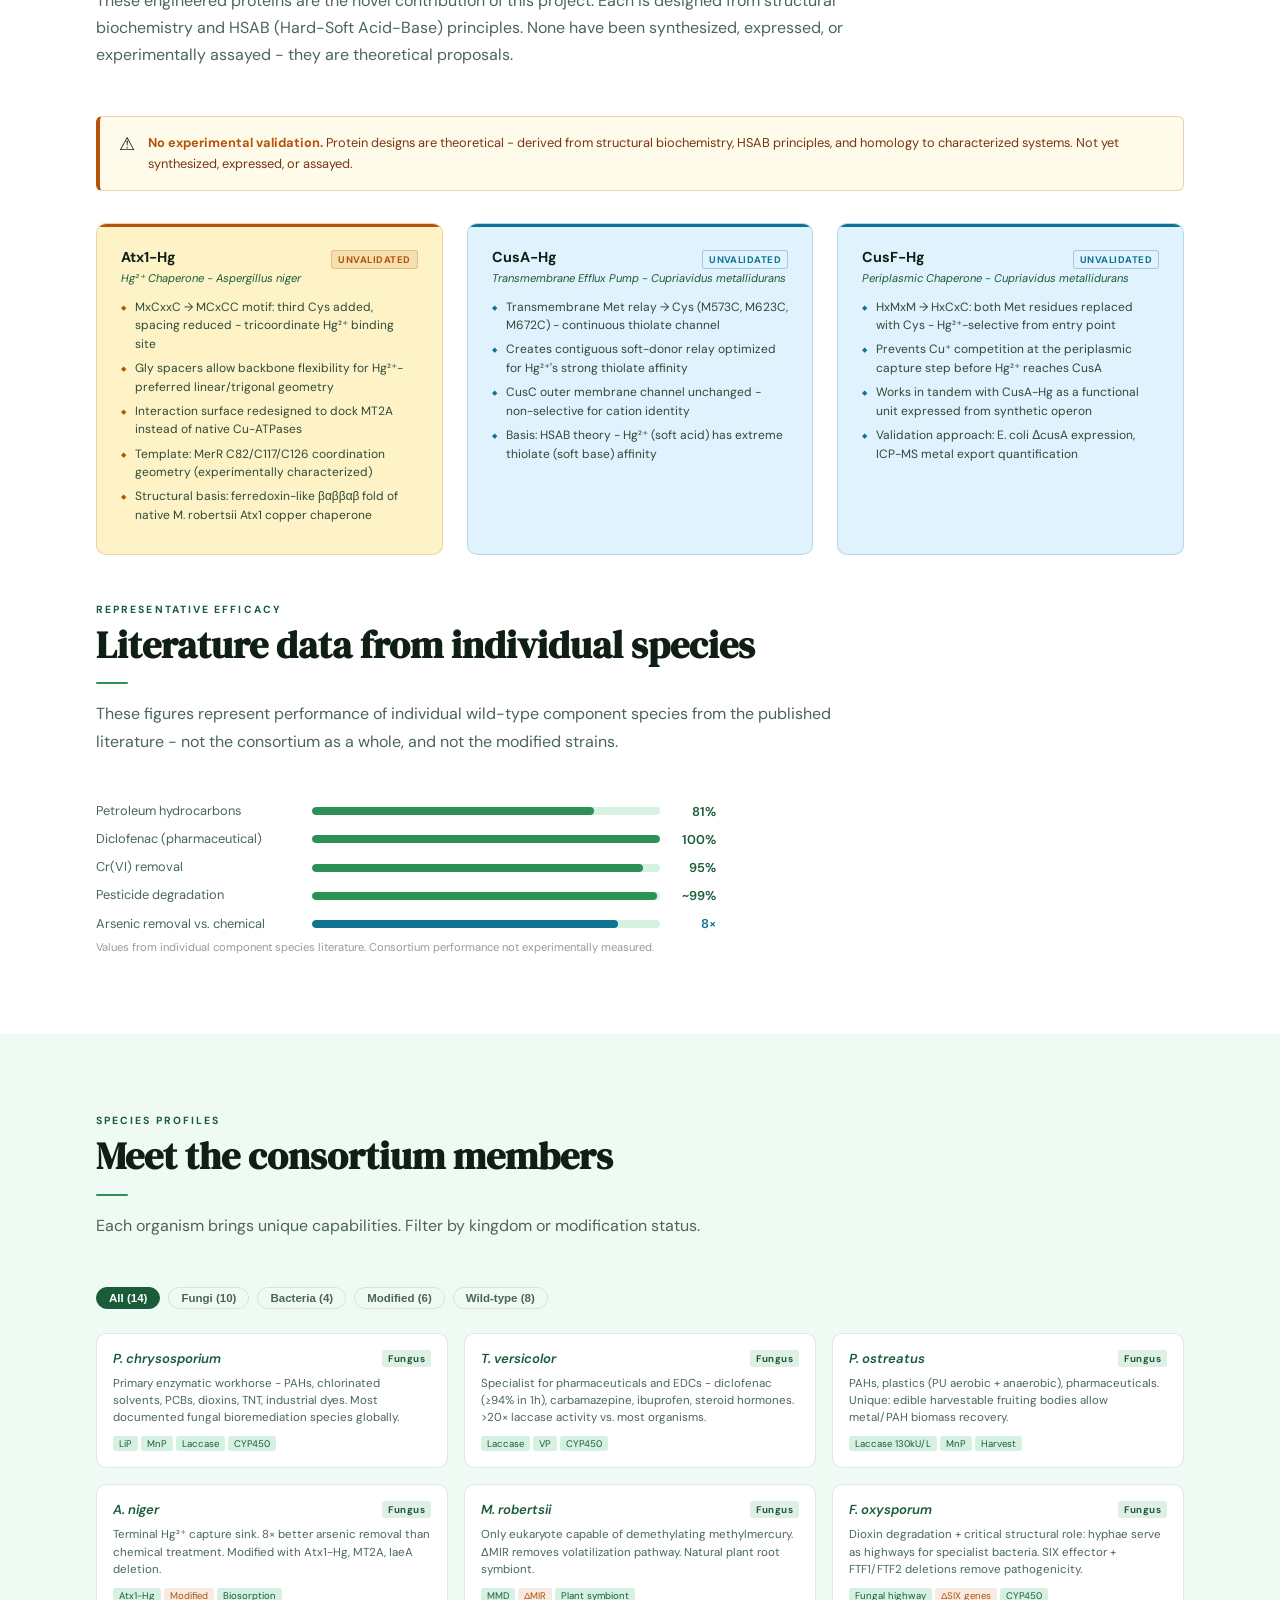
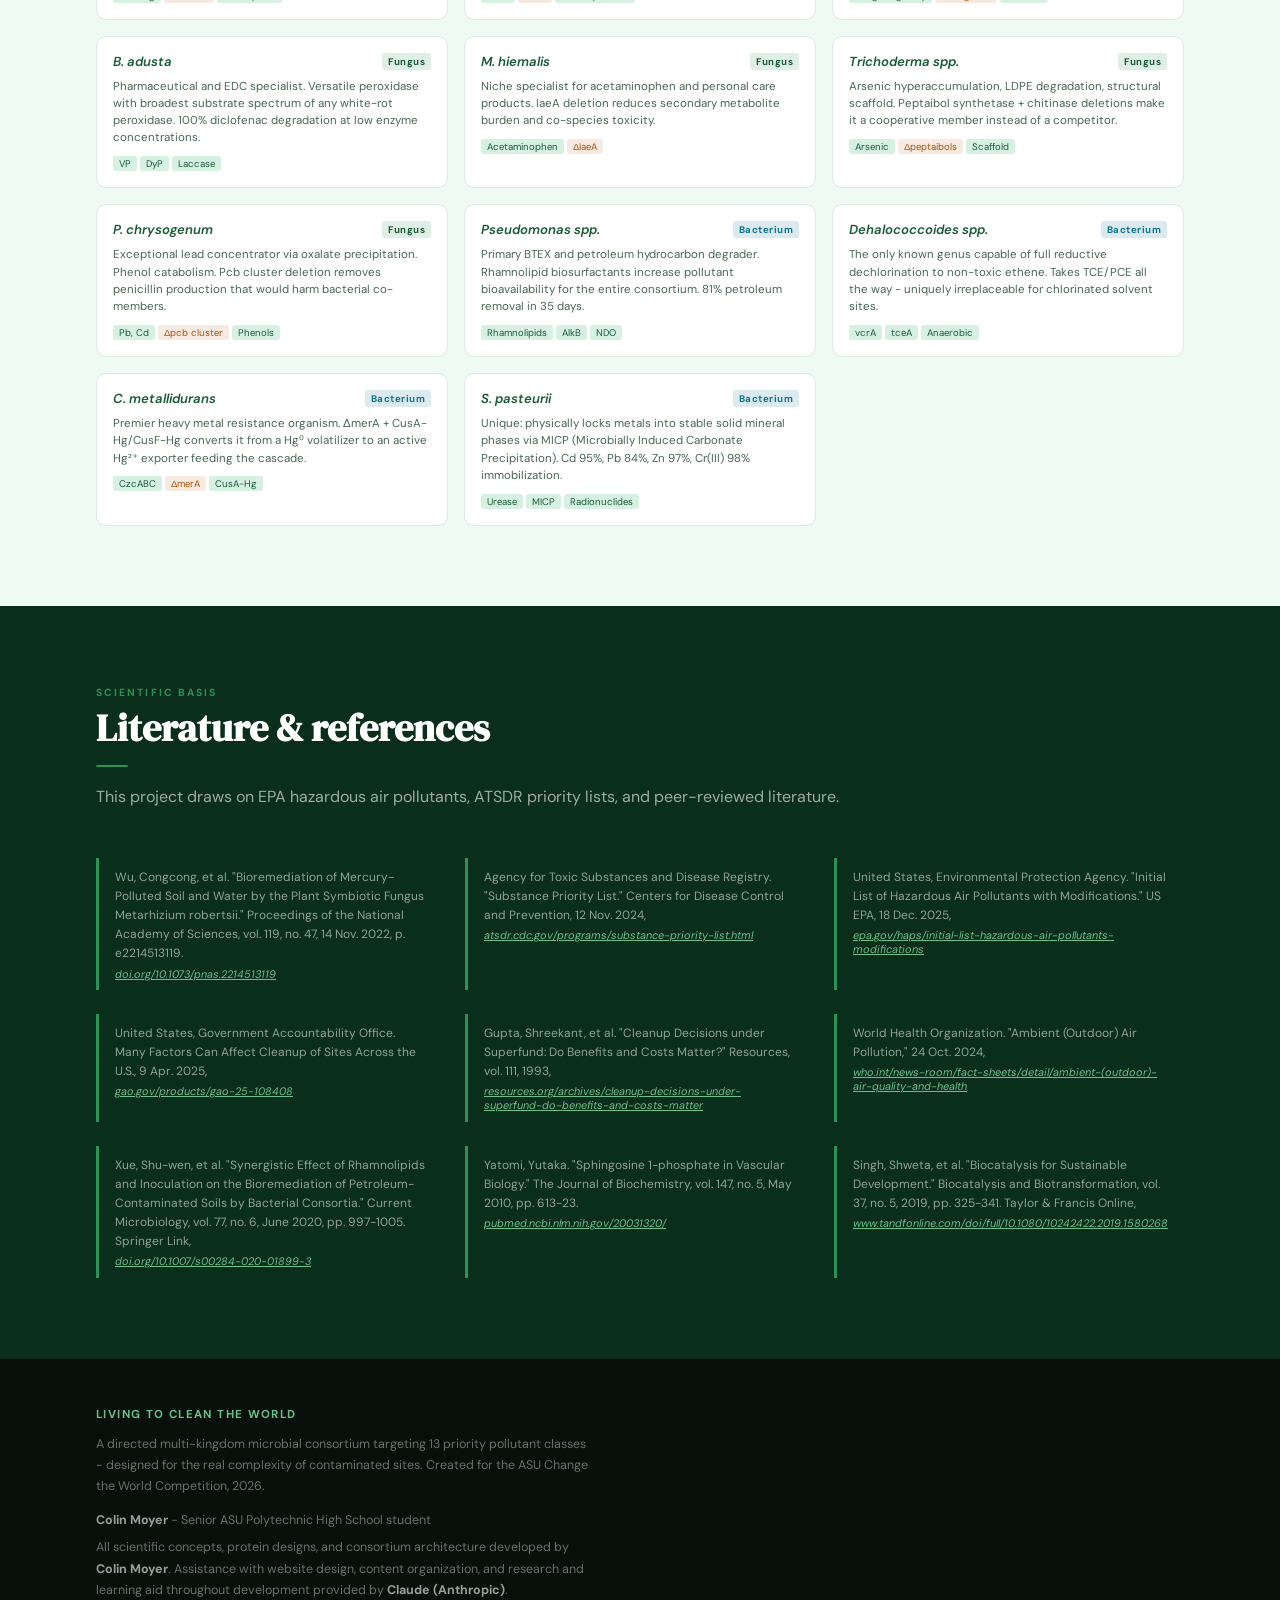
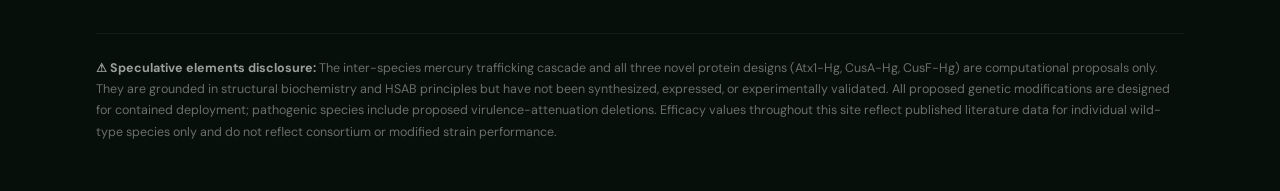
==== commit d29b2602: "Update footer text for Colin Moyer Removed the reference to the ASU Change the World 2026 competitio" ====
--- a/index.html
+++ b/index.html
@@ -502,7 +502,7 @@
         <div>
           <h4>Living to Clean the World</h4>
           <p>A directed multi-kingdom microbial consortium targeting 13 priority pollutant classes - designed for the real complexity of contaminated sites. Created for the ASU Change the World Competition, 2026.</p>
-          <p style="margin-top:0.75rem"><strong>Colin Moyer</strong> - Senior student at ASU Prep Academy Polytechnic STEM High School, ASU Change the World 2026</p>
+          <p style="margin-top:0.75rem"><strong>Colin Moyer</strong> - Senior ASU Polytechnic High School student</p>
           <p style="margin-top:0.4rem">All scientific concepts, protein designs, and consortium architecture developed by <strong>Colin Moyer</strong>. Assistance with website design, content organization, and research and learning aid throughout development provided by <strong>Claude (Anthropic)</strong>.</p>
         </div>
       </div>
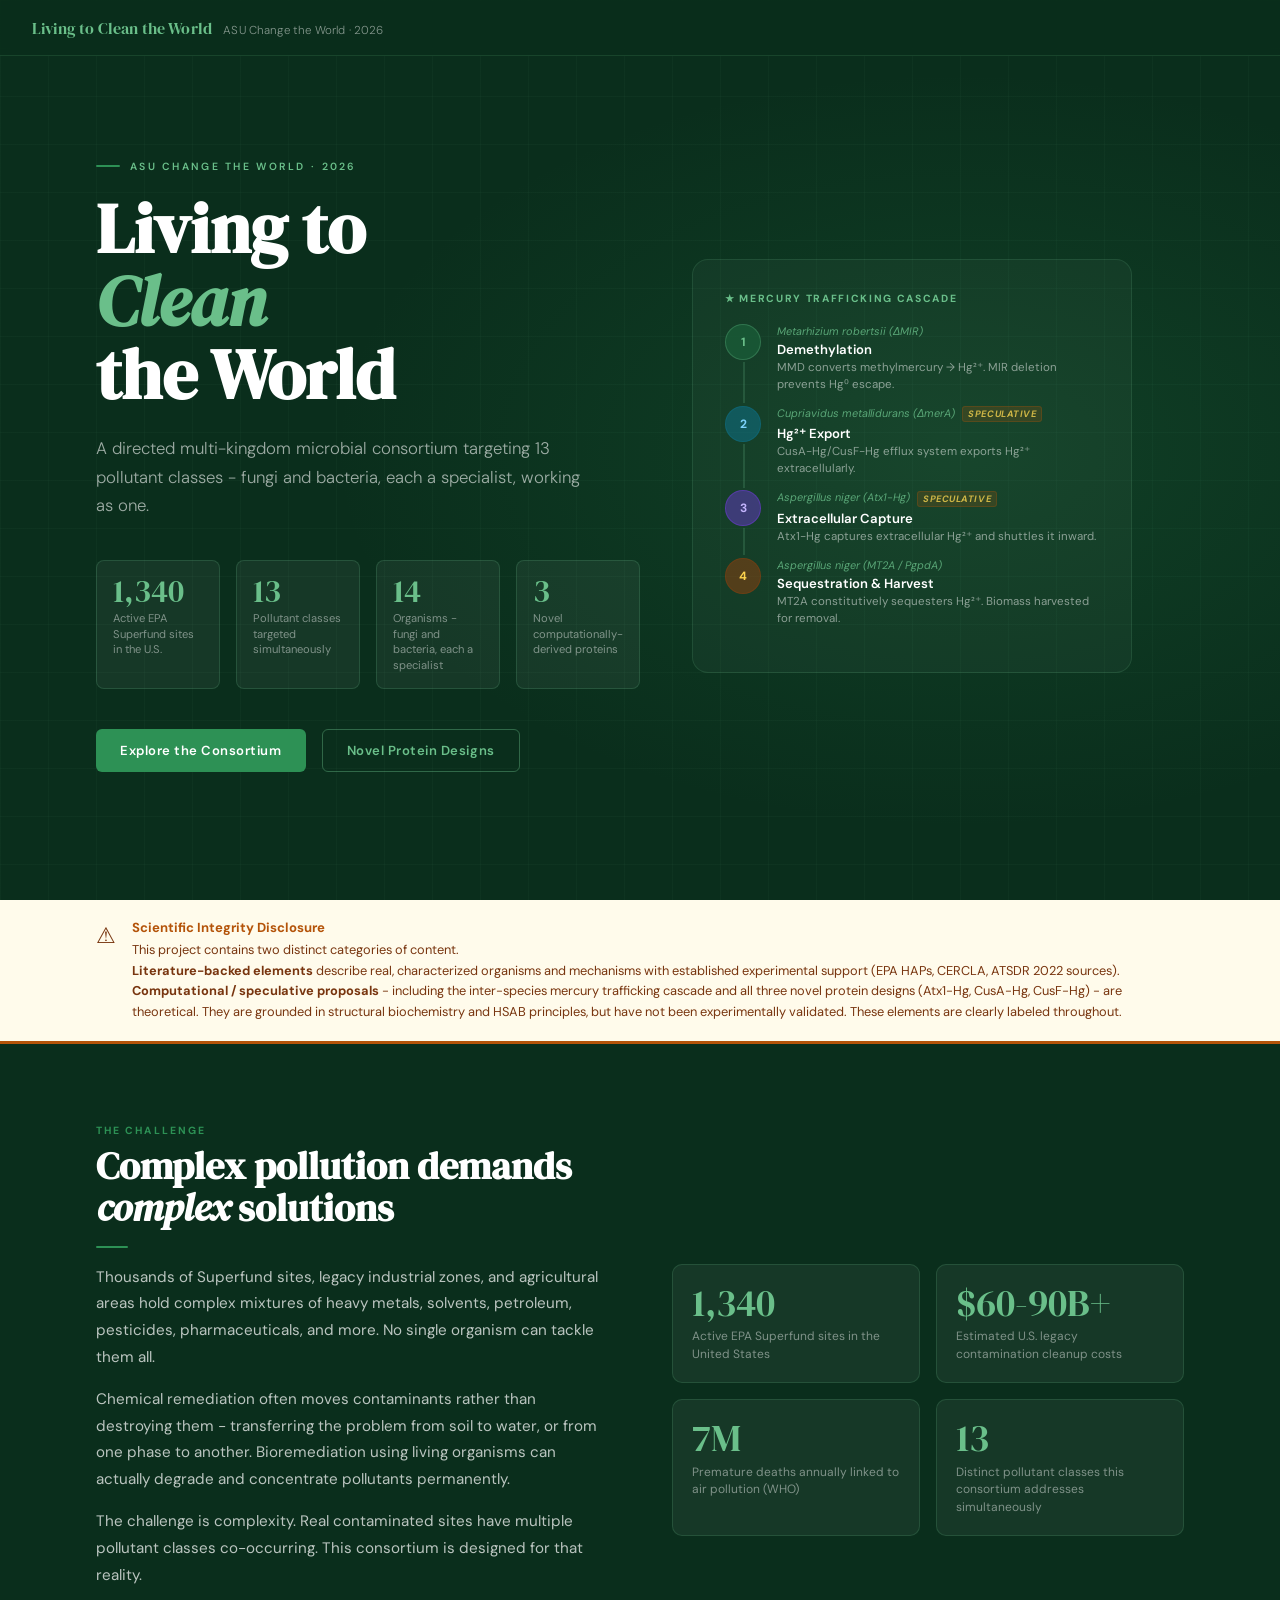
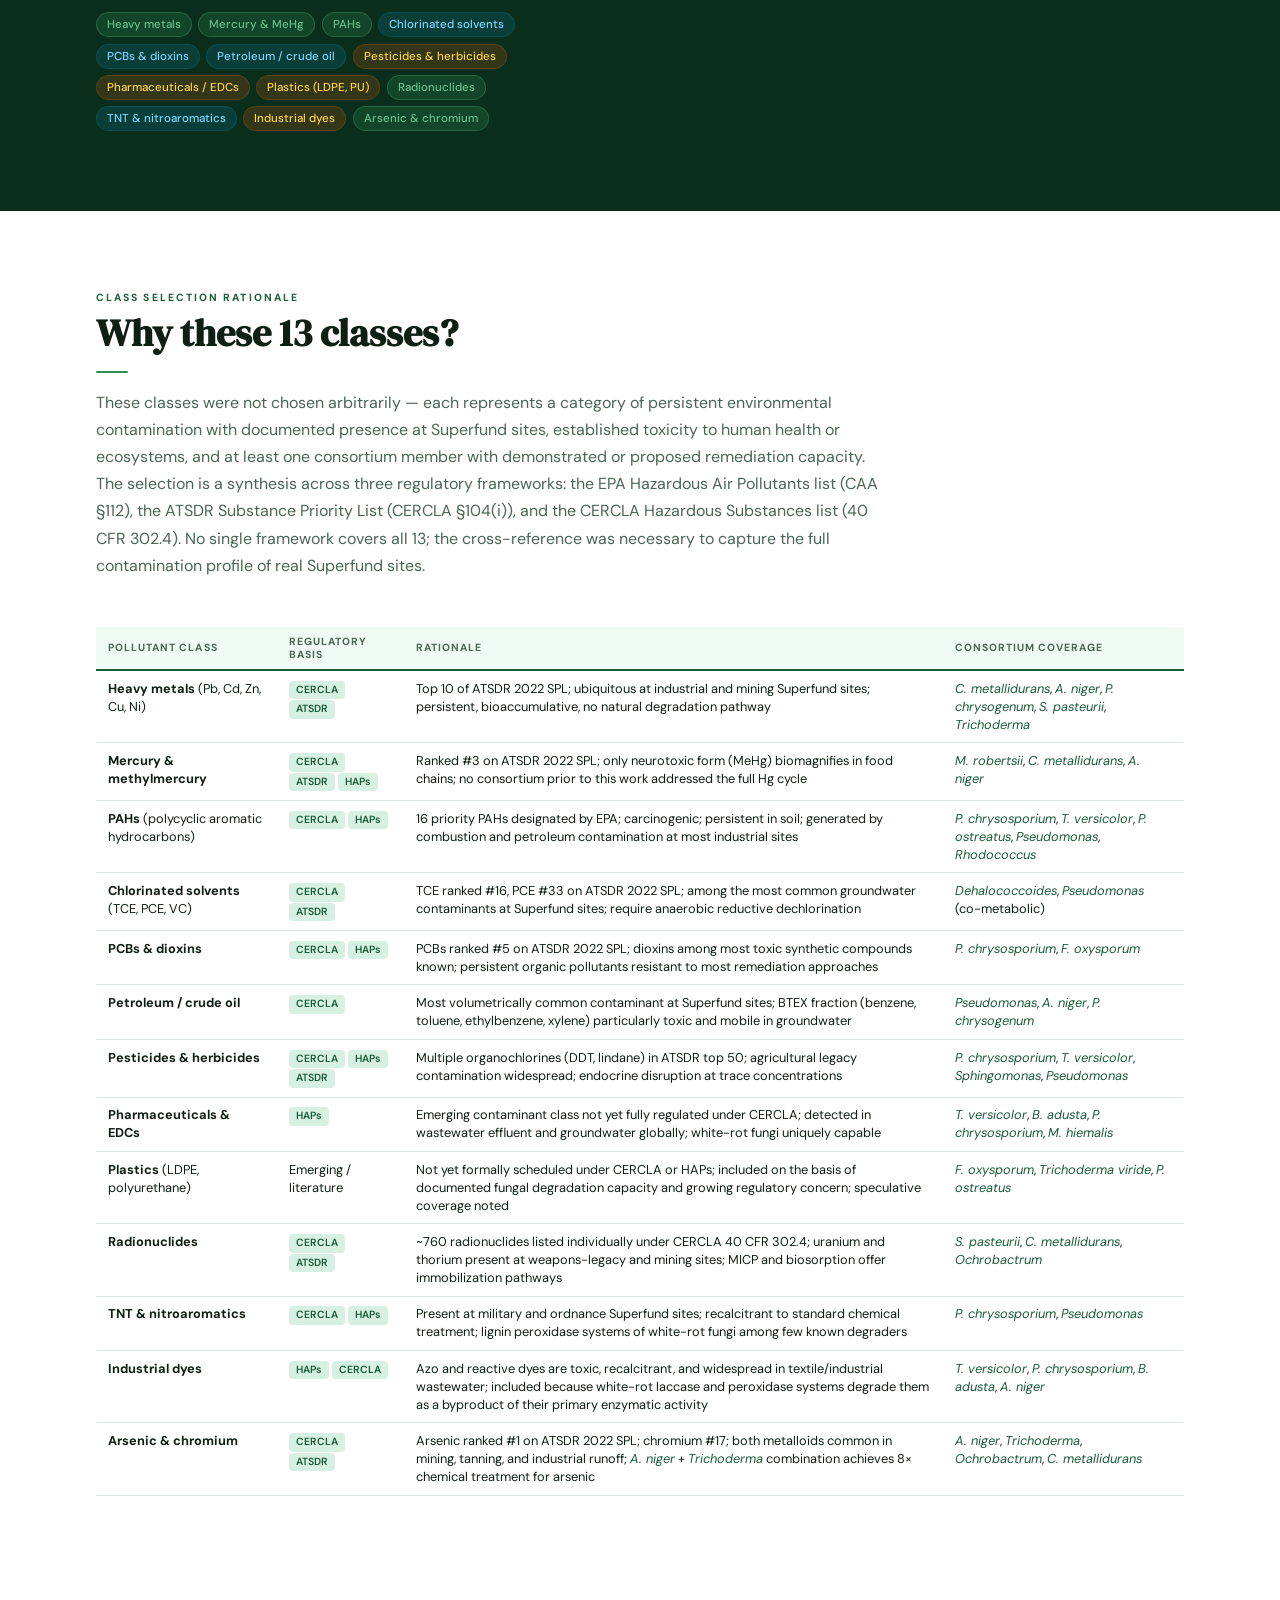
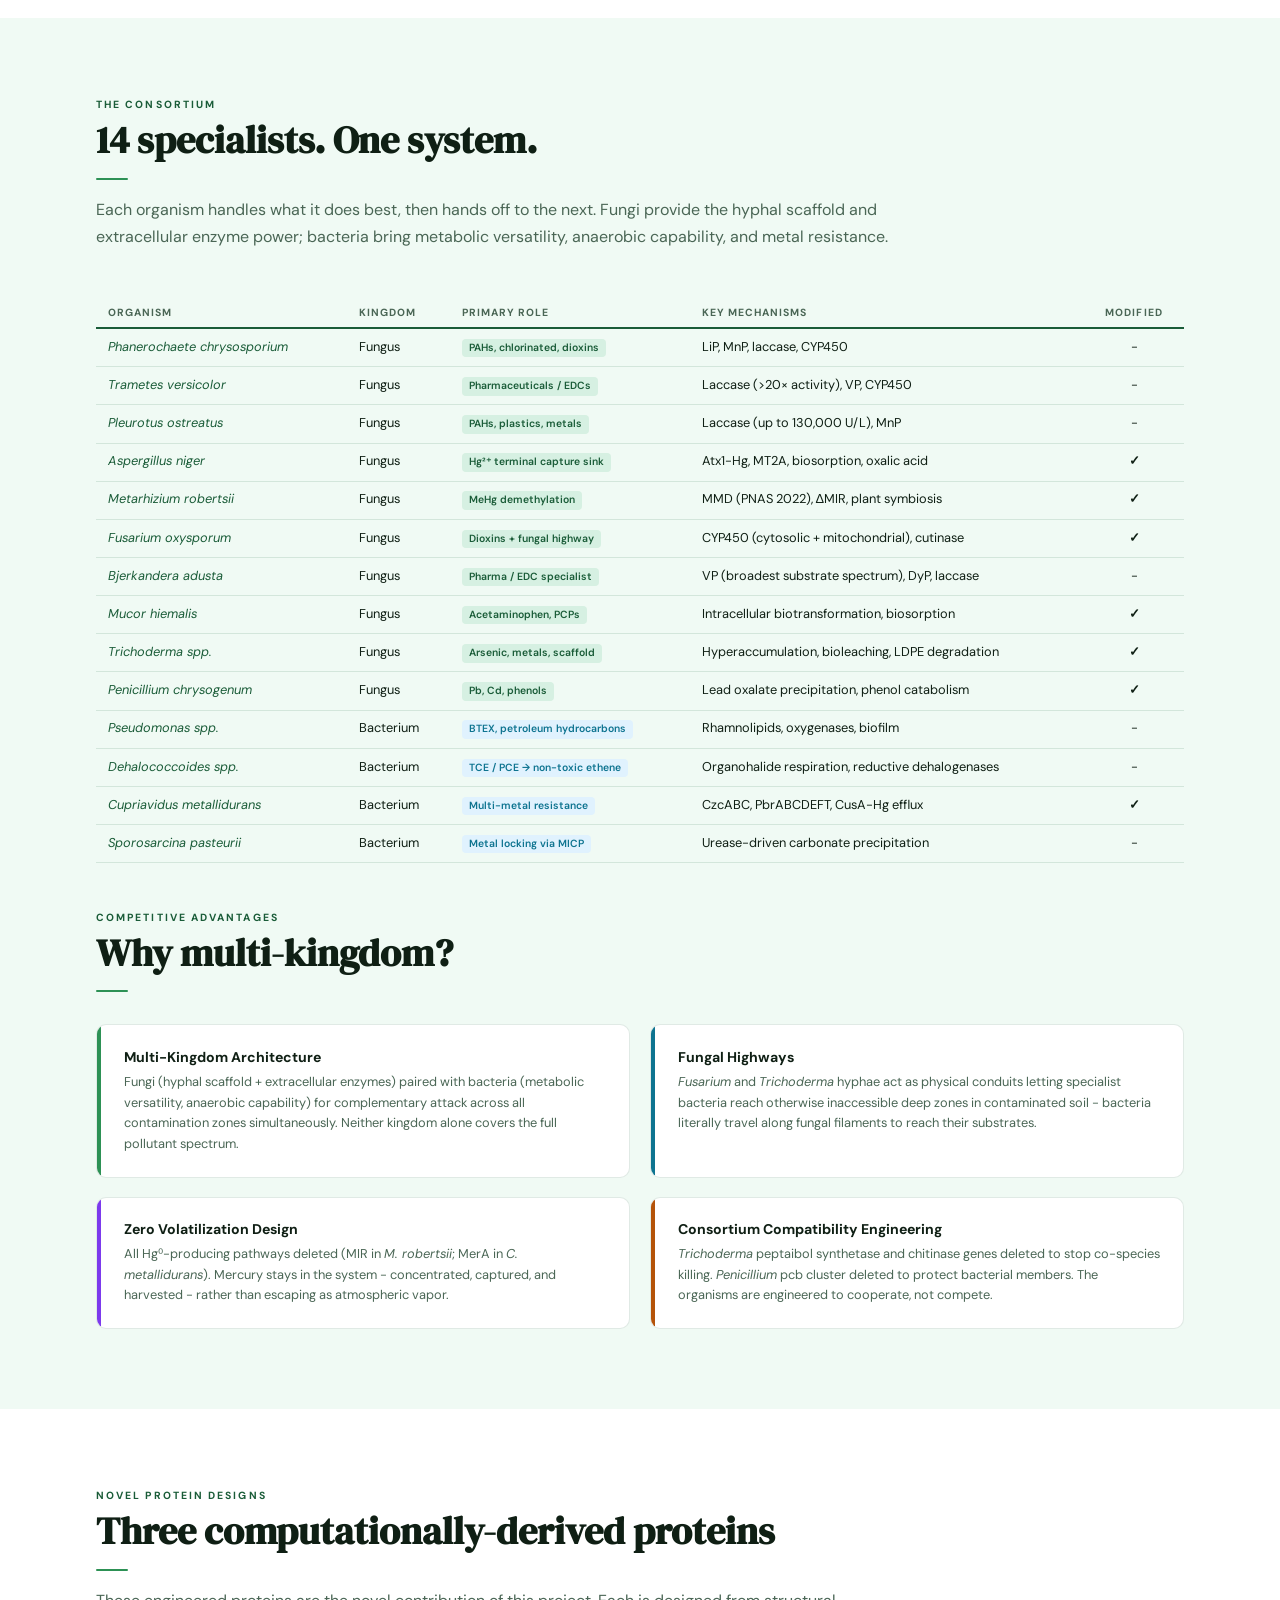
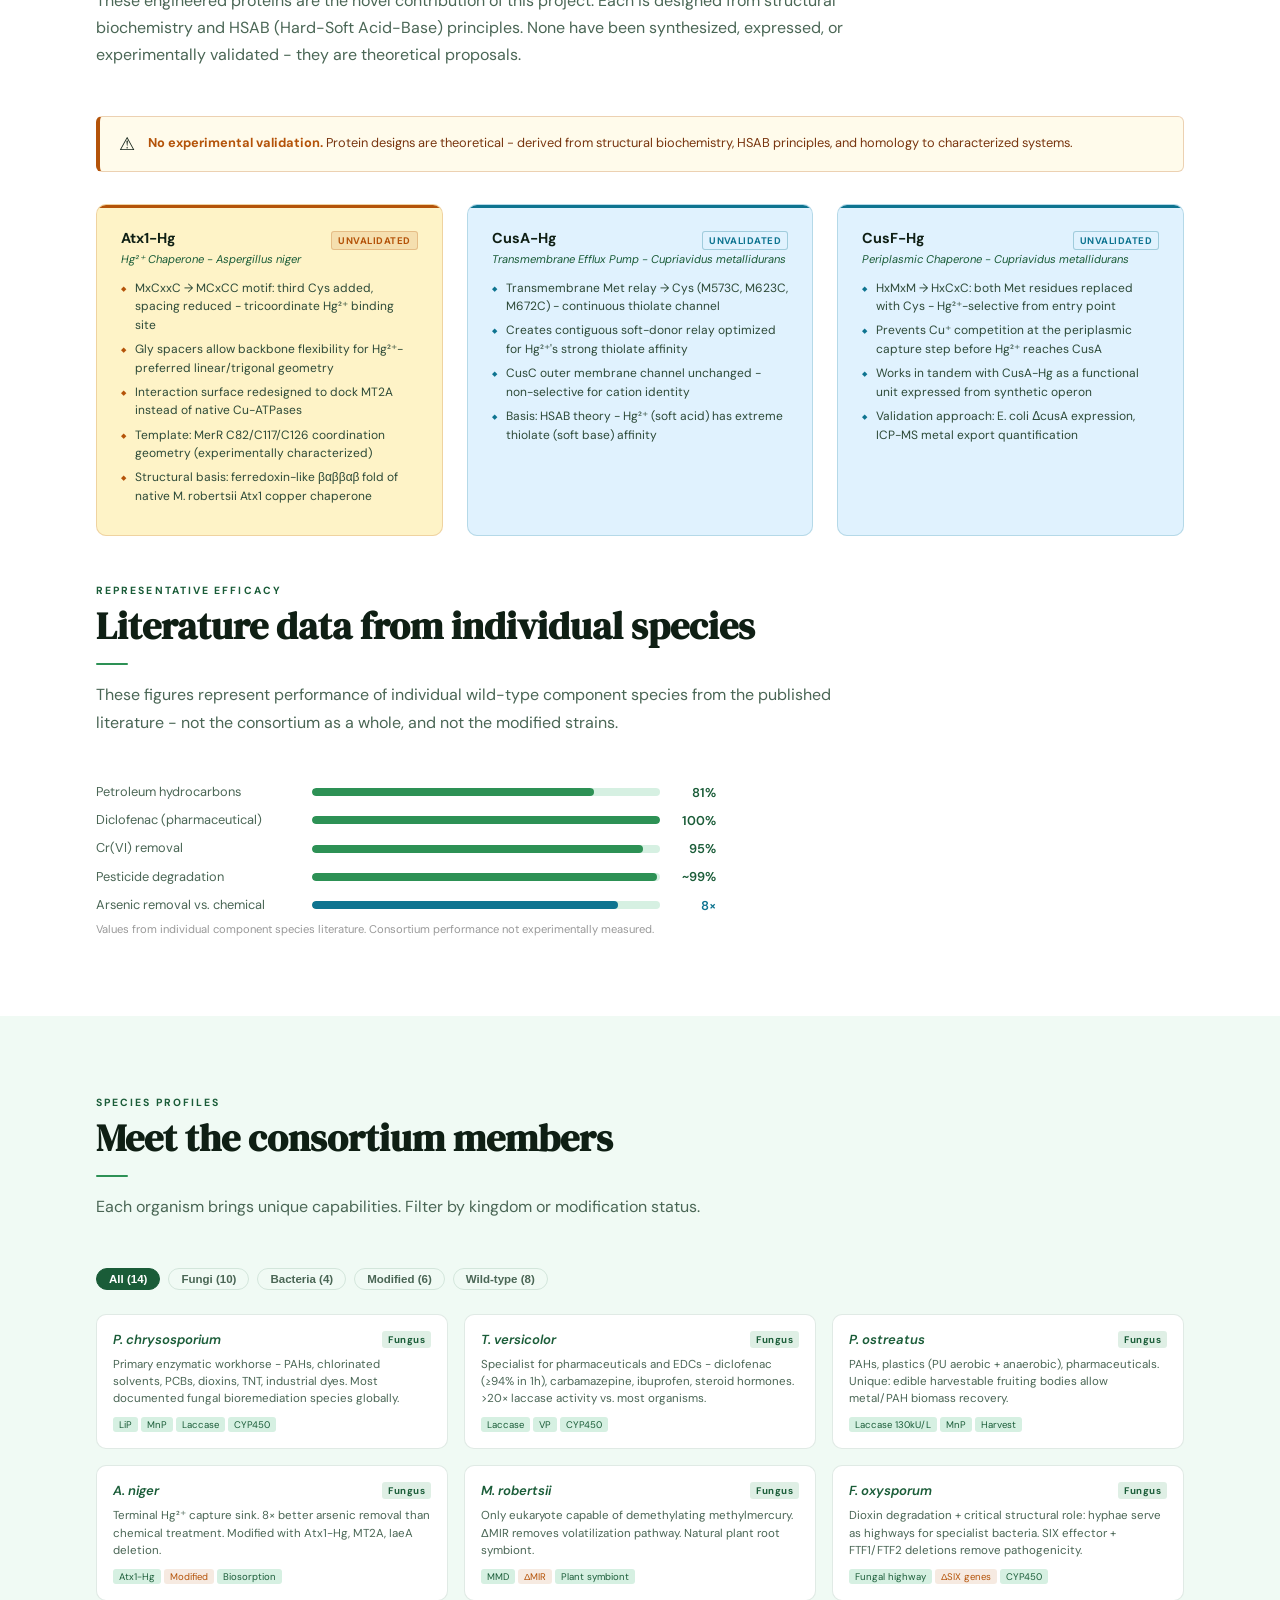
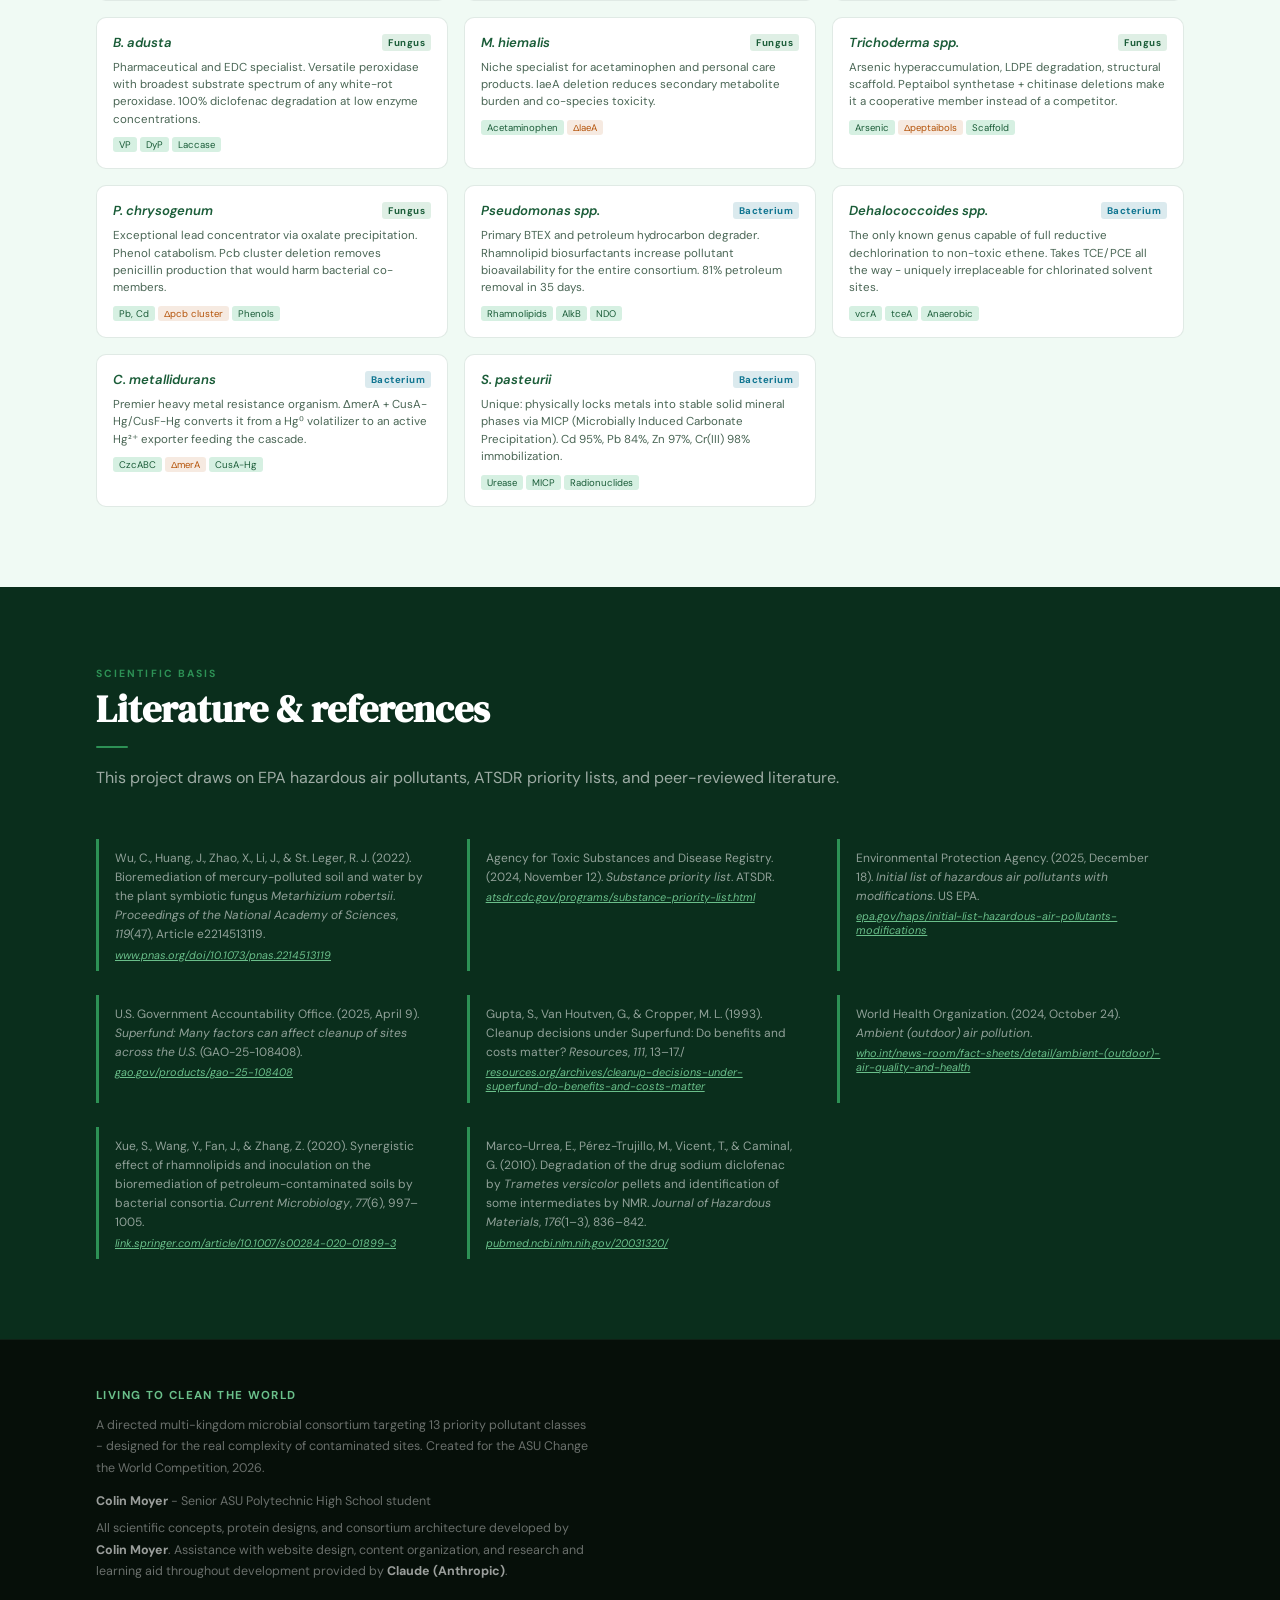
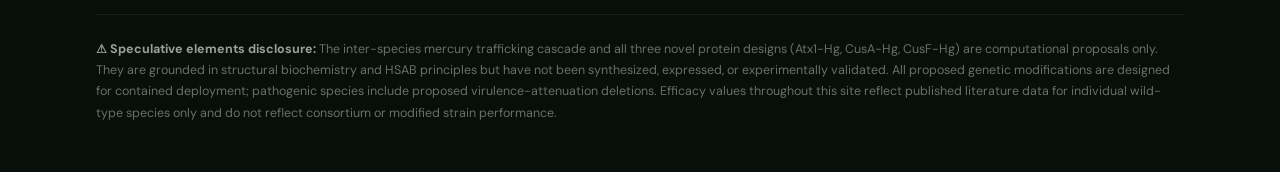
==== commit ba9b18af: "Update index.html" ====
--- a/index.html
+++ b/index.html
@@ -18,28 +18,9 @@
   <body>
     <!-- NAV -->
     <nav>
-      <div class="nav-logo" id="navLogo" onclick="toggleNavLogo()">
-        <span id="navMain">Living to Clean the World</span>
+      <div class="nav-logo" id="navLogo">
+        <span>Living to Clean the World</span>
         <span id="navSub">ASU Change the World · 2026</span>
-      </div>
-      <ul class="nav-links">
-        <li><a href="#problem">Problem</a></li>
-        <li><a href="#classification">Classes</a></li>
-        <li><a href="#consortium">Consortium</a></li>
-        <li><a href="#proteins">Proteins</a></li>
-        <li><a href="#species">Species</a></li>
-        <li><a href="#references">References</a></li>
-      </ul>
-      <div class="nav-dropdown" id="navDropdown">
-        <button class="nav-dropdown-btn" onclick="toggleDropdown()">Menu ▾</button>
-        <div class="nav-dropdown-menu" id="navDropdownMenu">
-          <a href="#problem" onclick="closeDropdown()">Problem</a>
-          <a href="#classification" onclick="closeDropdown()">Classes</a>
-          <a href="#consortium" onclick="closeDropdown()">Consortium</a>
-          <a href="#proteins" onclick="closeDropdown()">Proteins</a>
-          <a href="#species" onclick="closeDropdown()">Species</a>
-          <a href="#references" onclick="closeDropdown()">References</a>
-        </div>
       </div>
     </nav>
 
@@ -129,20 +110,25 @@
         <h3>Scientific Integrity Disclosure</h3>
         <p>
           This project contains two distinct categories of content.
+        </p>
+        <p>
           <strong>Literature-backed elements</strong> describe real, characterized
           organisms and mechanisms with established experimental support (EPA HAPs,
-          CERCLA, ATSDR 2022 sources). <strong>Computational / speculative
+          CERCLA, ATSDR 2022 sources).
+        </p>
+        <p>
+          <strong>Computational / speculative
           proposals</strong> - including the inter-species mercury trafficking
           cascade and all three novel protein designs (Atx1-Hg, CusA-Hg, CusF-Hg)
           - are theoretical. They are grounded in structural biochemistry and HSAB
-          principles, but have not been experimentally validated (no in vitro or in
-          vivo testing performed). These elements are clearly labeled throughout.
+          principles, but have not been experimentally validated. These elements
+          are clearly labeled throughout.
         </p>
       </div>
     </div>
 
     <!-- THE PROBLEM -->
-    <section class="section-dark" id="problem">
+    <section class="section-dark">
       <div class="reveal">
         <div class="section-eyebrow">The Challenge</div>
         <h2>Complex pollution demands<br /><em>complex</em> solutions</h2>
@@ -179,7 +165,7 @@
     </section>
 
     <!-- POLLUTANT CLASS JUSTIFICATION -->
-<section class="section-white" id="classification">
+<section class="section-white">
   <div class="reveal">
     <div class="section-eyebrow">Class Selection Rationale</div>
     <h2>Why these 13 classes?</h2>
@@ -284,7 +270,7 @@
 </section>
 
     <!-- THE CONSORTIUM -->
-    <section class="section-alt" id="consortium">
+    <section class="section-alt">
       <div class="reveal">
         <div class="section-eyebrow">The Consortium</div>
         <h2>14 specialists. One system.</h2>
@@ -346,17 +332,17 @@
     </section>
 
     <!-- NOVEL PROTEINS -->
-    <section class="section-white" id="proteins">
+    <section class="section-white">
       <div class="reveal">
         <div class="section-eyebrow">Novel Protein Designs</div>
         <h2>Three computationally-derived proteins</h2>
         <div class="rule"></div>
-        <p class="section-intro">These engineered proteins are the novel contribution of this project. Each is designed from structural biochemistry and HSAB (Hard-Soft Acid-Base) principles. None have been synthesized, expressed, or experimentally assayed - they are theoretical proposals.</p>
+        <p class="section-intro">These engineered proteins are the novel contribution of this project. Each is designed from structural biochemistry and HSAB (Hard-Soft Acid-Base) principles. None have been synthesized, expressed, or experimentally validated - they are theoretical proposals.</p>
       </div>
 
       <div style="background:#fffbeb;border:1px solid rgba(180,83,9,0.25);border-left:4px solid var(--am);border-radius:6px;padding:1rem 1.2rem;margin-bottom:2rem;display:flex;gap:0.8rem;align-items:flex-start;" class="reveal">
         <span style="font-size:1.1rem;flex-shrink:0">⚠</span>
-        <p style="font-size:0.8rem;color:#78350f;line-height:1.6"><strong style="color:var(--am)">No experimental validation.</strong> Protein designs are theoretical - derived from structural biochemistry, HSAB principles, and homology to characterized systems. Not yet synthesized, expressed, or assayed.</p>
+        <p style="font-size:0.8rem;color:#78350f;line-height:1.6"><strong style="color:var(--am)">No experimental validation.</strong> Protein designs are theoretical - derived from structural biochemistry, HSAB principles, and homology to characterized systems.</p>
       </div>
 
       <div class="proteins-grid reveal">
@@ -413,7 +399,7 @@
     </section>
 
     <!-- SPECIES PROFILES -->
-    <section class="section-alt" id="species">
+    <section class="section-alt">
       <div class="reveal">
         <div class="section-eyebrow">Species Profiles</div>
         <h2>Meet the consortium members</h2>
@@ -449,7 +435,7 @@
     </section>
 
     <!-- REFERENCES -->
-    <section class="section-dark" id="references">
+    <section class="section-dark">
       <div class="reveal">
         <div class="section-eyebrow">Scientific Basis</div>
         <h2>Literature & references</h2>
@@ -458,40 +444,36 @@
       </div>
       <div class="refs-grid reveal">
         <div class="ref-item">
-          <p>Wu, Congcong, et al. "Bioremediation of Mercury-Polluted Soil and Water by the Plant Symbiotic Fungus Metarhizium robertsii." Proceedings of the National Academy of Sciences, vol. 119, no. 47, 14 Nov. 2022, p. e2214513119. </p>
-          <div class="cite"><a href="https://doi.org/10.1073/pnas.2214513119" target="_blank" rel="noopener" style="color:var(--gl);">doi.org/10.1073/pnas.2214513119</a></div>
-        </div>
-        <div class="ref-item">
-          <p>Agency for Toxic Substances and Disease Registry. "Substance Priority List." Centers for Disease Control and Prevention, 12 Nov. 2024, </p>
+          <p>Wu, C., Huang, J., Zhao, X., Li, J., & St. Leger, R. J. (2022). Bioremediation of mercury-polluted soil and water by the plant symbiotic fungus <em>Metarhizium robertsii</em>. <em>Proceedings of the National Academy of Sciences</em>, <em>119</em>(47), Article e2214513119.</p>
+          <div class="cite"><a href="https://www.pnas.org/doi/10.1073/pnas.2214513119" target="_blank" rel="noopener" style="color:var(--gl);">www.pnas.org/doi/10.1073/pnas.2214513119</a></div>
+        </div>
+        <div class="ref-item">
+          <p>Agency for Toxic Substances and Disease Registry. (2024, November 12). <em>Substance priority list</em>. ATSDR.</p>
           <div class="cite"><a href="https://www.atsdr.cdc.gov/programs/substance-priority-list.html" target="_blank" rel="noopener" style="color:var(--gl);">atsdr.cdc.gov/programs/substance-priority-list.html</a></div>
         </div>
         <div class="ref-item">
-          <p>United States, Environmental Protection Agency. "Initial List of Hazardous Air Pollutants with Modifications." US EPA, 18 Dec. 2025, </p>
+          <p>Environmental Protection Agency. (2025, December 18). <em>Initial list of hazardous air pollutants with modifications</em>. US EPA.</p>
           <div class="cite"><a href="https://www.epa.gov/haps/initial-list-hazardous-air-pollutants-modifications" target="_blank" rel="noopener" style="color:var(--gl);">epa.gov/haps/initial-list-hazardous-air-pollutants-modifications</a></div>
         </div>
         <div class="ref-item">
-          <p>United States, Government Accountability Office. Many Factors Can Affect Cleanup of Sites Across the U.S., 9 Apr. 2025, </p>
+          <p>U.S. Government Accountability Office. (2025, April 9). <em>Superfund: Many factors can affect cleanup of sites across the U.S.</em> (GAO-25-108408).</p>
           <div class="cite"><a href="https://www.gao.gov/products/gao-25-108408" target="_blank" rel="noopener" style="color:var(--gl);">gao.gov/products/gao-25-108408</a></div>
         </div>
         <div class="ref-item">
-          <p>Gupta, Shreekant, et al. "Cleanup Decisions under Superfund: Do Benefits and Costs Matter?" Resources, vol. 111, 1993, </p>
+          <p>Gupta, S., Van Houtven, G., & Cropper, M. L. (1993). Cleanup decisions under Superfund: Do benefits and costs matter? <em>Resources</em>, <em>111</em>, 13–17./</p>
           <div class="cite"><a href="https://www.resources.org/archives/cleanup-decisions-under-superfund-do-benefits-and-costs-matter/" target="_blank" rel="noopener" style="color:var(--gl);">resources.org/archives/cleanup-decisions-under-superfund-do-benefits-and-costs-matter</a></div>
         </div>
         <div class="ref-item">
-          <p>World Health Organization. "Ambient (Outdoor) Air Pollution," 24 Oct. 2024, </p>
+          <p>World Health Organization. (2024, October 24). <em>Ambient (outdoor) air pollution</em>.</p>
           <div class="cite"><a href="https://www.who.int/news-room/fact-sheets/detail/ambient-(outdoor)-air-quality-and-health" target="_blank" rel="noopener" style="color:var(--gl);">who.int/news-room/fact-sheets/detail/ambient-(outdoor)-air-quality-and-health</a></div>
         </div>
         <div class="ref-item">
-          <p>Xue, Shu-wen, et al. "Synergistic Effect of Rhamnolipids and Inoculation on the Bioremediation of Petroleum-Contaminated Soils by Bacterial Consortia." Current Microbiology, vol. 77, no. 6, June 2020, pp. 997-1005. Springer Link, </p>
-          <div class="cite"><a href="https://doi.org/10.1007/s00284-020-01899-3" target="_blank" rel="noopener" style="color:var(--gl);">doi.org/10.1007/s00284-020-01899-3</a></div>
-        </div>
-        <div class="ref-item">
-          <p>Yatomi, Yutaka. "Sphingosine 1-phosphate in Vascular Biology." The Journal of Biochemistry, vol. 147, no. 5, May 2010, pp. 613-23. </p>
+          <p>Xue, S., Wang, Y., Fan, J., & Zhang, Z. (2020). Synergistic effect of rhamnolipids and inoculation on the bioremediation of petroleum-contaminated soils by bacterial consortia. <em>Current Microbiology</em>, <em>77</em>(6), 997–1005.</p>
+          <div class="cite"><a href="https://link.springer.com/article/10.1007/s00284-020-01899-3" target="_blank" rel="noopener" style="color:var(--gl);">link.springer.com/article/10.1007/s00284-020-01899-3</a></div>
+        </div>
+        <div class="ref-item">
+          <p>Marco-Urrea, E., Pérez-Trujillo, M., Vicent, T., & Caminal, G. (2010). Degradation of the drug sodium diclofenac by <em>Trametes versicolor</em> pellets and identification of some intermediates by NMR. <em>Journal of Hazardous Materials</em>, <em>176</em>(1–3), 836–842.</p>
           <div class="cite"><a href="https://pubmed.ncbi.nlm.nih.gov/20031320/" target="_blank" rel="noopener" style="color:var(--gl);">pubmed.ncbi.nlm.nih.gov/20031320/</a></div>
-        </div>
-        <div class="ref-item">
-          <p>Singh, Shweta, et al. "Biocatalysis for Sustainable Development." Biocatalysis and Biotransformation, vol. 37, no. 5, 2019, pp. 325-341. Taylor & Francis Online, </p>
-          <div class="cite"><a href="https://www.tandfonline.com/doi/full/10.1080/10242422.2019.1580268" target="_blank" rel="noopener" style="color:var(--gl);">www.tandfonline.com/doi/full/10.1080/10242422.2019.1580268</a></div>
         </div>
       </div>
     </section>
--- a/style.css
+++ b/style.css
@@ -25,7 +25,7 @@
 }
 
 html {
-  /* scroll-behavior: smooth; */  /* Remove this — JS handles it now */
+	scroll-behavior: smooth;
 }
 
 body {
@@ -61,134 +61,12 @@
 	white-space: nowrap;
 }
 
-#navMain,
-#navSub {
-	transition: opacity 0.35s ease;
-}
-
 #navSub {
 	font-family: "DM Sans", sans-serif;
 	font-size: 0.72rem;
 	font-weight: 300;
 	color: rgba(255, 255, 255, 0.5);
 	margin-left: 8px;
-}
-
-@media (max-width: 700px) {
-	#navLogo {
-		cursor: pointer;
-	}
-
-	#navSub {
-		margin-left: 0;
-		display: block;
-	}
-
-	#navLogo.flipped #navMain {
-		opacity: 0;
-		position: absolute;
-		pointer-events: none;
-	}
-
-	#navLogo.flipped #navSub {
-		opacity: 1;
-	}
-
-	#navLogo:not(.flipped) #navSub {
-		opacity: 0;
-		position: absolute;
-		pointer-events: none;
-	}
-
-	#navLogo:not(.flipped) #navMain {
-		opacity: 1;
-	}
-}
-
-/* ── NAV LINKS ── */
-.nav-links {
-	display: flex;
-	gap: 2rem;
-	list-style: none;
-}
-
-.nav-links a {
-	font-size: 0.78rem;
-	font-weight: 500;
-	letter-spacing: 0.06em;
-	text-transform: uppercase;
-	color: rgba(255, 255, 255, 0.55);
-	text-decoration: none;
-	transition: color 0.2s;
-}
-
-.nav-links a:hover {
-	color: var(--gl);
-}
-
-/* ── NAV DROPDOWN ── */
-.nav-dropdown {
-	position: relative;
-	display: none;
-}
-
-.nav-dropdown-btn {
-	background: rgba(255, 255, 255, 0.07);
-	border: 1px solid rgba(106, 191, 138, 0.25);
-	border-radius: 6px;
-	color: rgba(255, 255, 255, 0.7);
-	font-size: 0.78rem;
-	font-weight: 600;
-	letter-spacing: 0.06em;
-	text-transform: uppercase;
-	padding: 5px 12px;
-	cursor: pointer;
-	transition: background 0.15s;
-}
-
-.nav-dropdown-btn:hover {
-	background: rgba(106, 191, 138, 0.15);
-}
-
-.nav-dropdown-menu {
-	position: absolute;
-	top: calc(100% + 8px);
-	right: 0;
-	background: rgba(10, 46, 28, 0.97);
-	backdrop-filter: blur(12px);
-	border: 1px solid rgba(106, 191, 138, 0.2);
-	border-radius: 8px;
-	padding: 6px;
-	min-width: 180px;
-	opacity: 0;
-	pointer-events: none;
-	transform: translateY(-6px);
-	transition: opacity 0.2s ease, transform 0.2s ease;
-	z-index: 200;
-}
-
-.nav-dropdown-menu.open {
-	opacity: 1;
-	pointer-events: all;
-	transform: translateY(0);
-}
-
-.nav-dropdown-menu a {
-	display: block;
-	font-size: 0.78rem;
-	font-weight: 500;
-	letter-spacing: 0.06em;
-	text-transform: uppercase;
-	color: rgba(255, 255, 255, 0.65);
-	text-decoration: none;
-	padding: 7px 12px;
-	border-radius: 5px;
-	transition: background 0.15s, color 0.15s;
-}
-
-.nav-dropdown-menu a:hover {
-	background: rgba(106, 191, 138, 0.12);
-	color: var(--gl);
 }
 
 /* ── HERO ── */
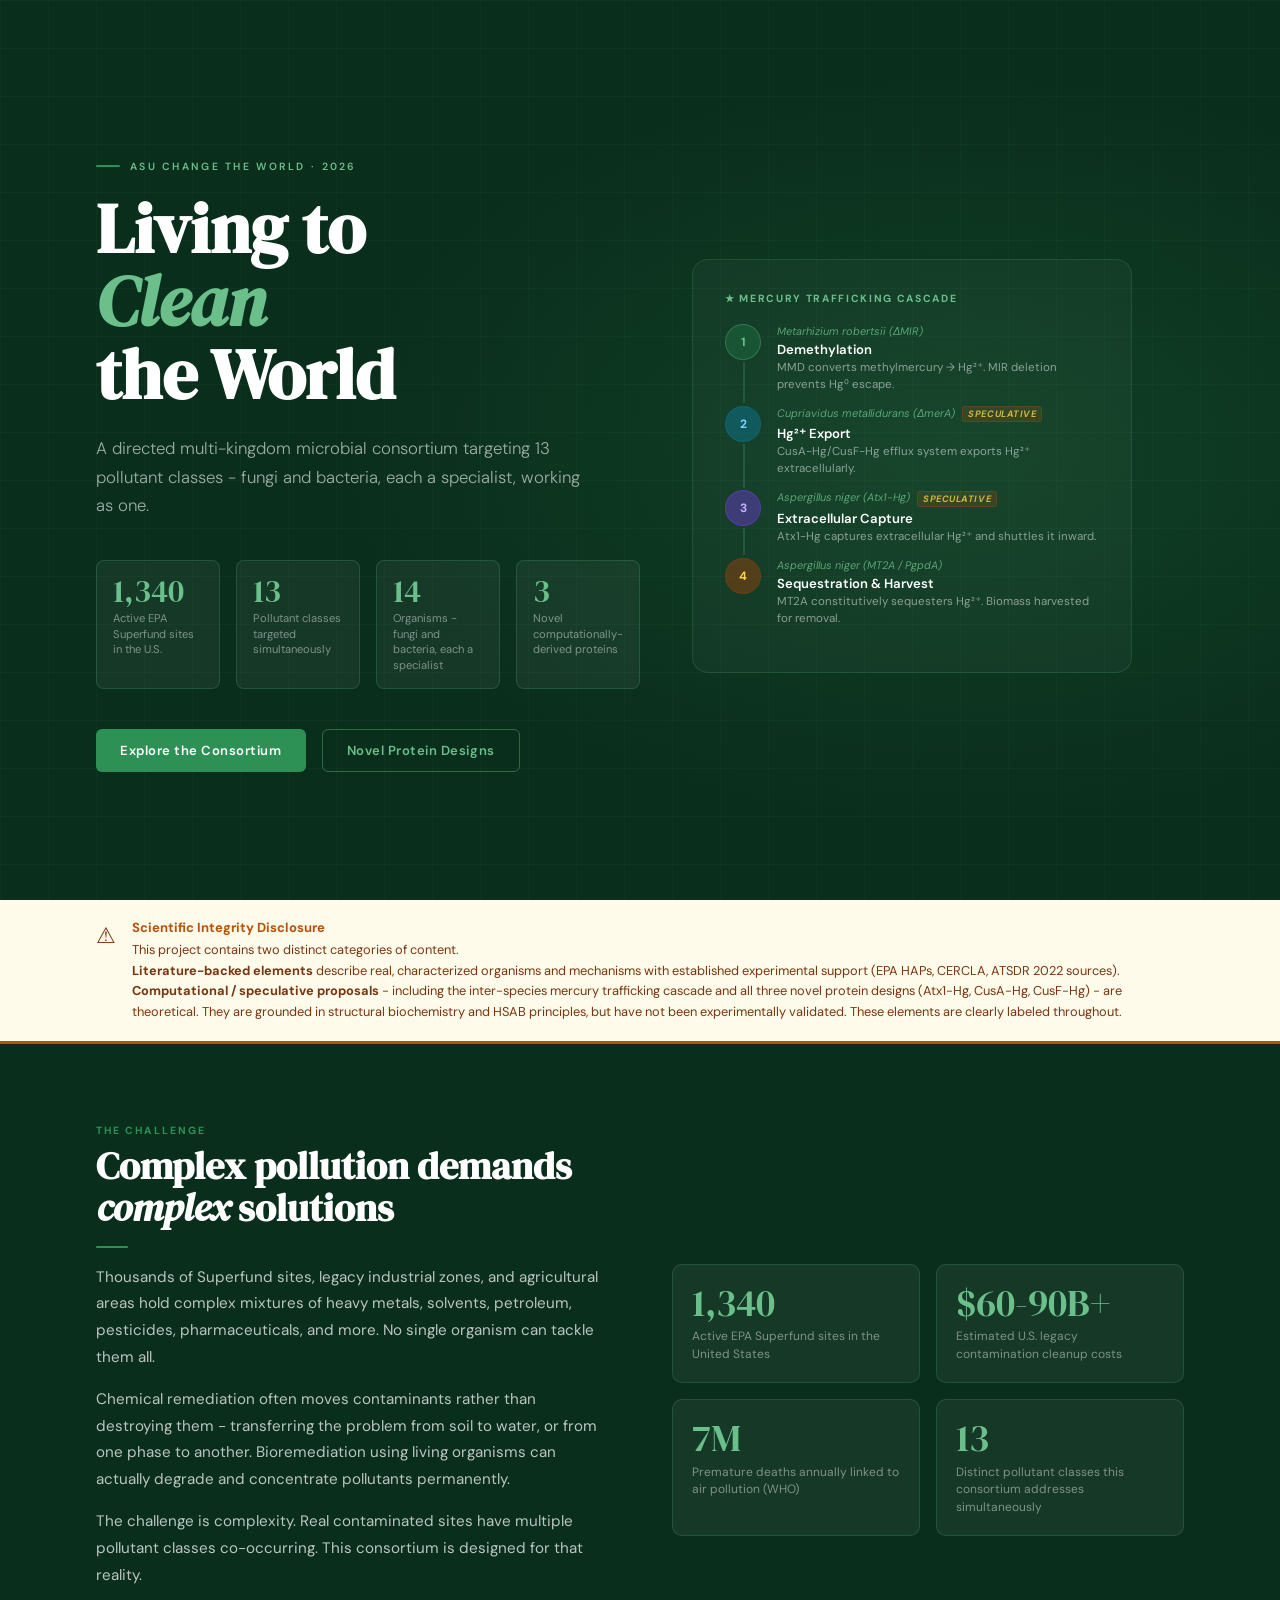
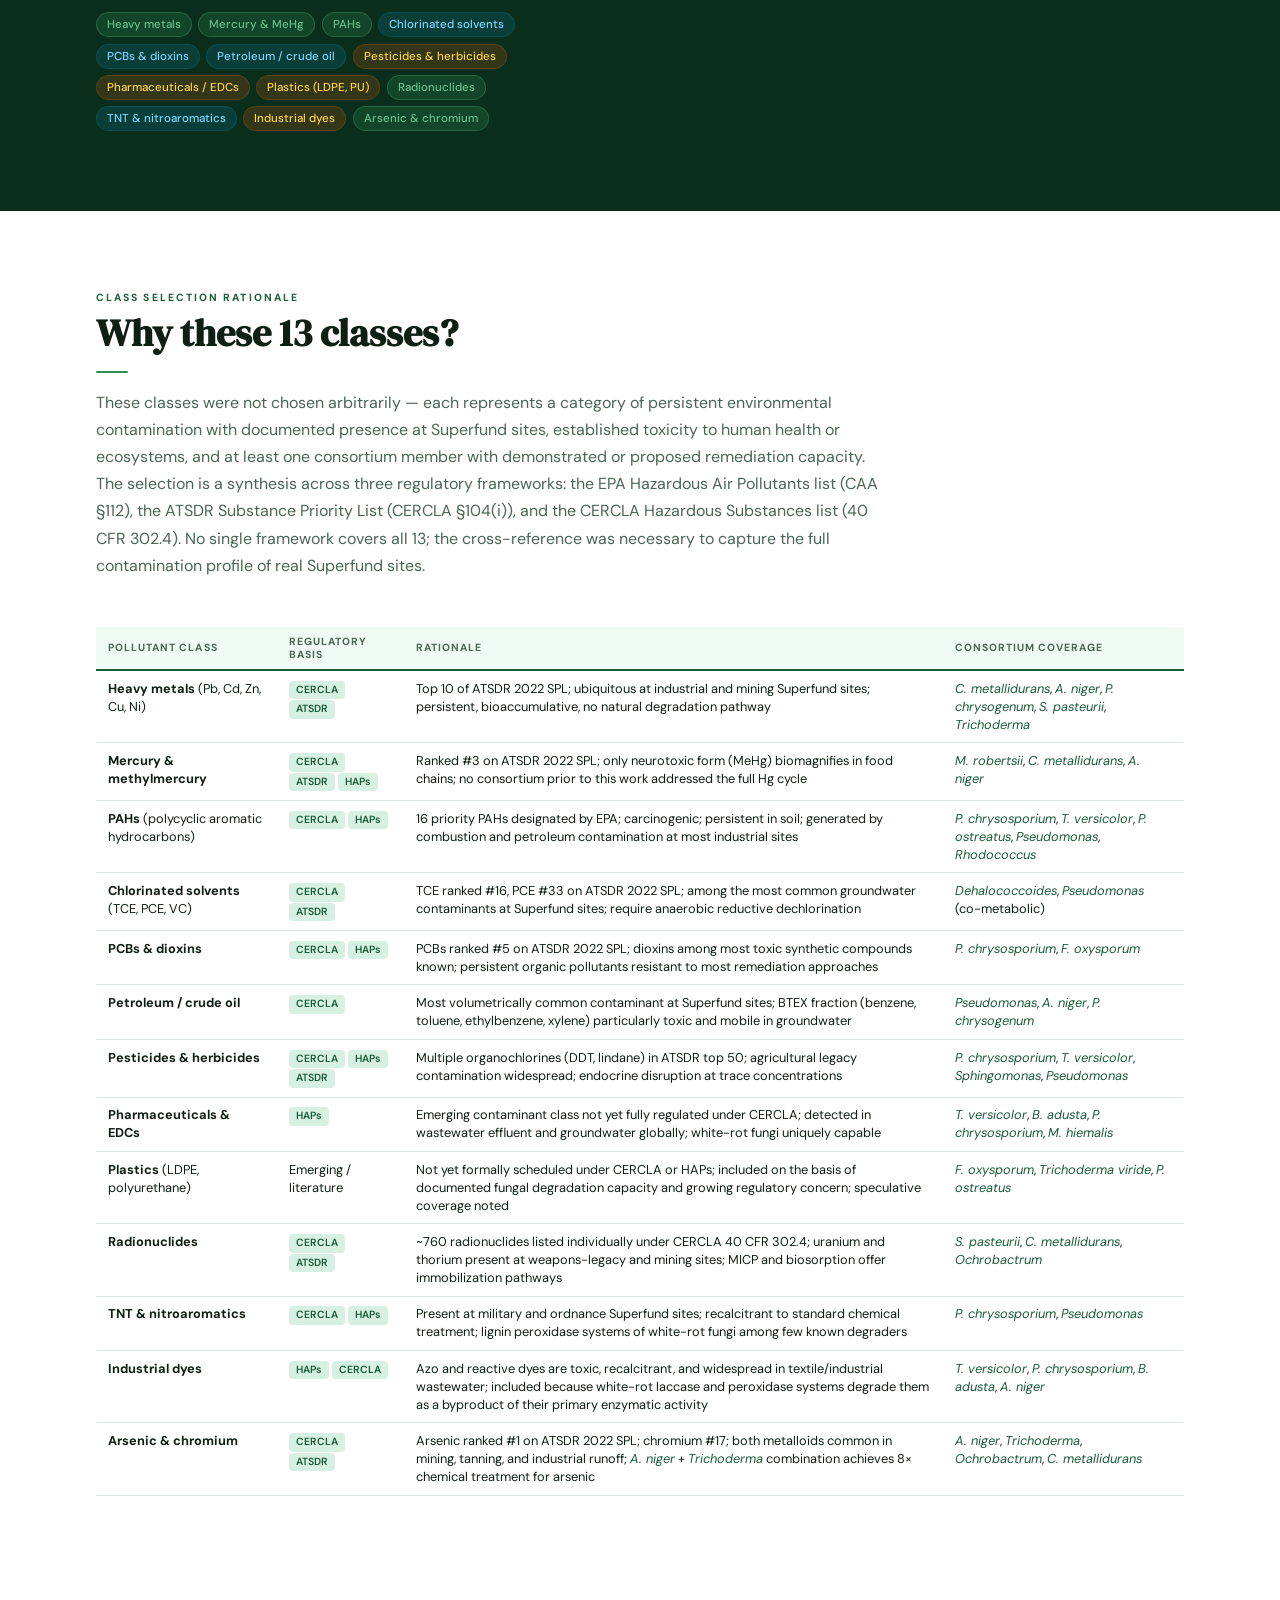
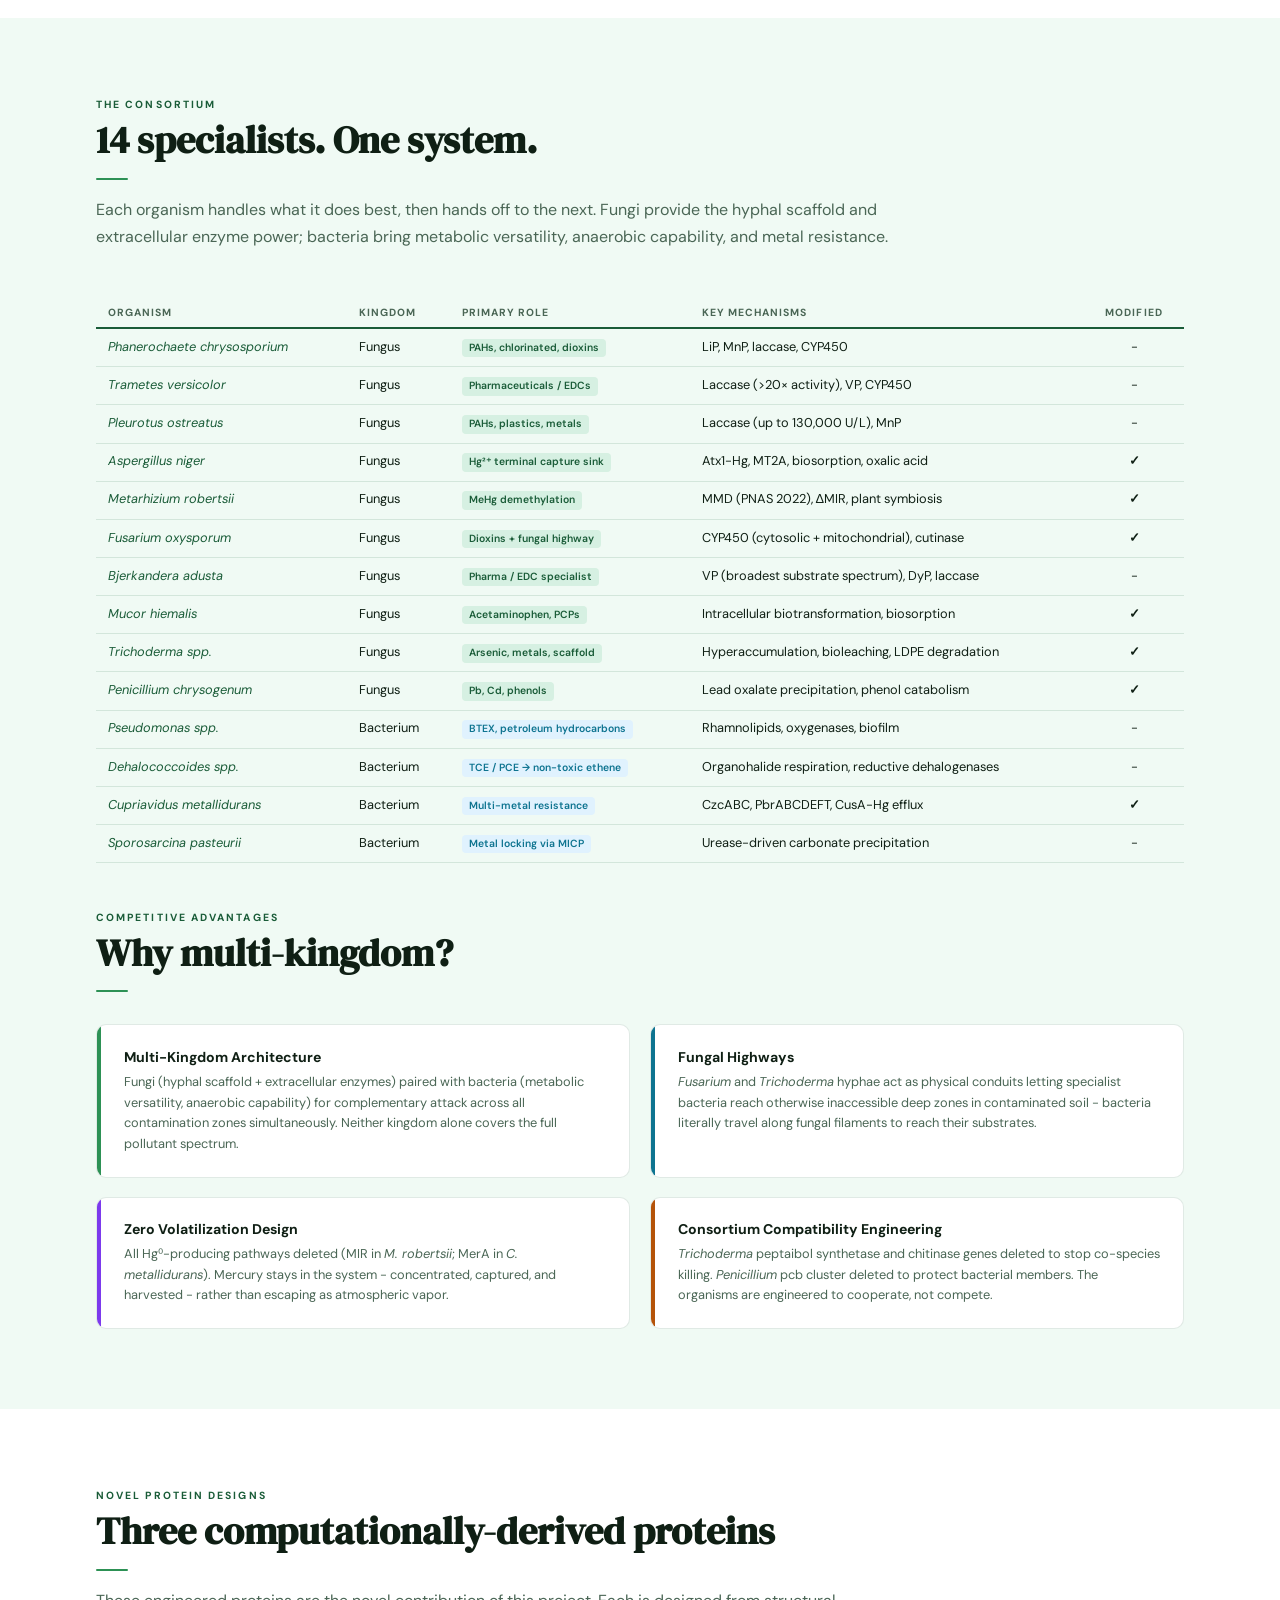
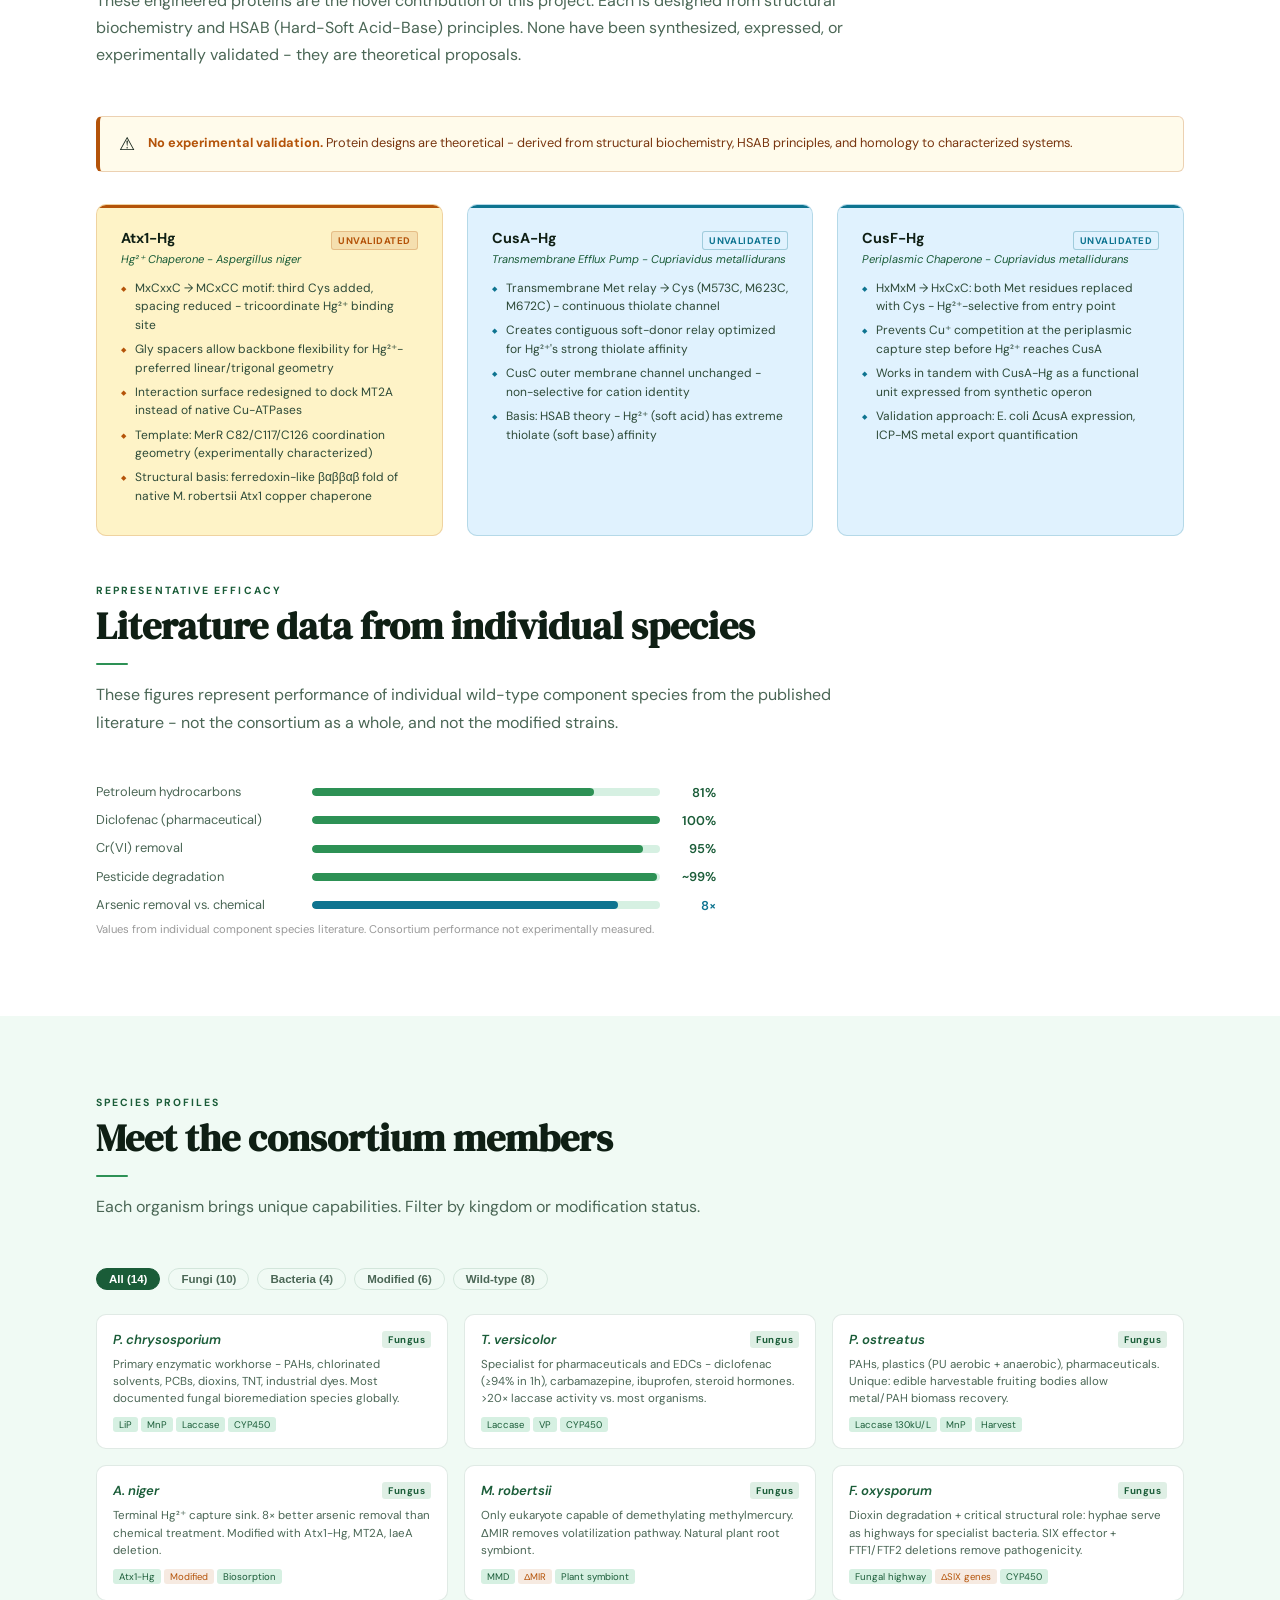
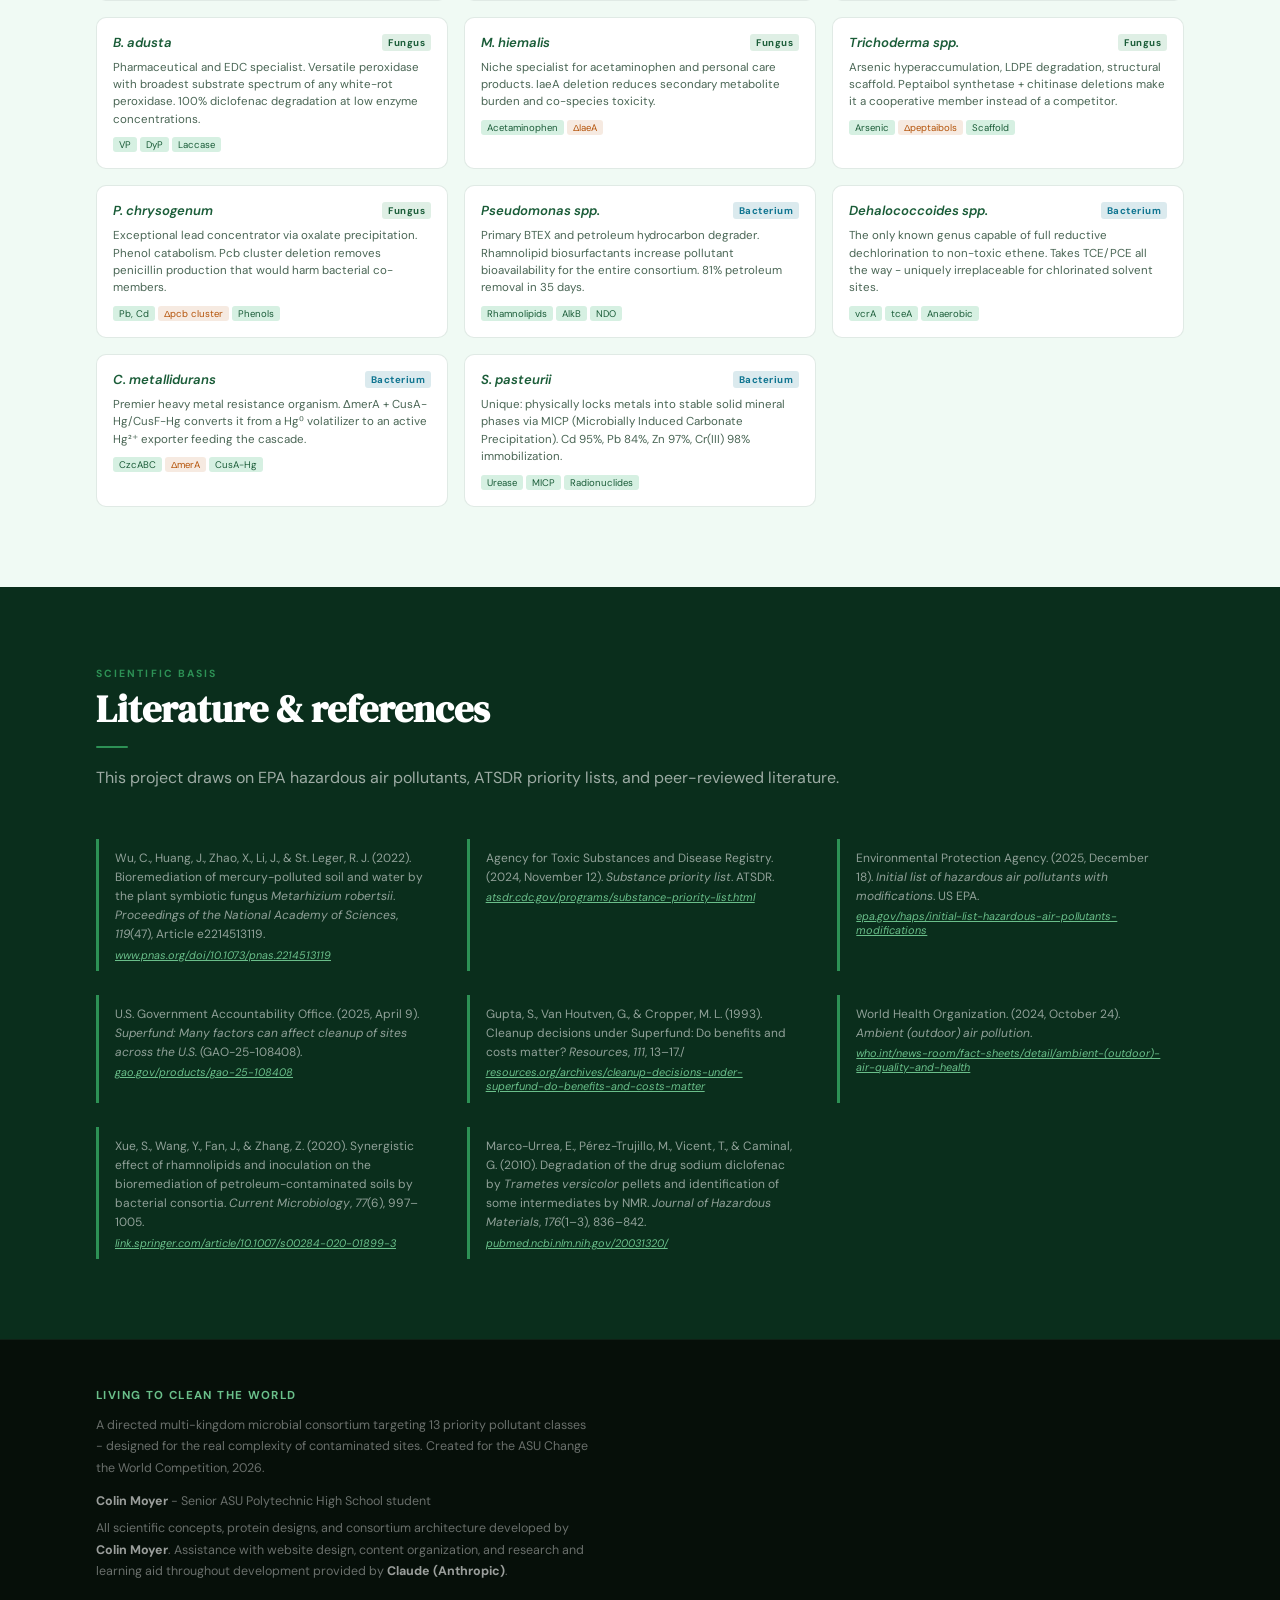
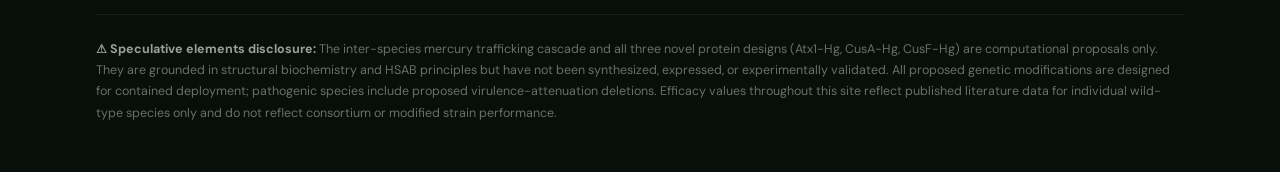
==== commit 06308139: "Update index.html" ====
--- a/index.html
+++ b/index.html
@@ -16,13 +16,6 @@
   </head>
 
   <body>
-    <!-- NAV -->
-    <nav>
-      <div class="nav-logo" id="navLogo">
-        <span>Living to Clean the World</span>
-        <span id="navSub">ASU Change the World · 2026</span>
-      </div>
-    </nav>
 
     <!-- HERO -->
     <section class="hero" id="top">
--- a/style.css
+++ b/style.css
@@ -35,40 +35,6 @@
 	overflow-x: hidden;
 }
 
-/* ── NAV ── */
-nav {
-	position: fixed;
-	top: 0;
-	left: 0;
-	right: 0;
-	z-index: 100;
-	background: rgba(10, 46, 28, 0.92);
-	backdrop-filter: blur(12px);
-	border-bottom: 1px solid rgba(106, 191, 138, 0.15);
-	padding: 0 2rem;
-	display: flex;
-	align-items: center;
-	justify-content: space-between;
-	height: 56px;
-}
-
-.nav-logo {
-	font-family: "DM Serif Display", serif;
-	font-size: 1rem;
-	color: var(--gl);
-	letter-spacing: 0.01em;
-	position: relative;
-	white-space: nowrap;
-}
-
-#navSub {
-	font-family: "DM Sans", sans-serif;
-	font-size: 0.72rem;
-	font-weight: 300;
-	color: rgba(255, 255, 255, 0.5);
-	margin-left: 8px;
-}
-
 /* ── HERO ── */
 .hero {
 	min-height: 100vh;
@@ -1010,6 +976,7 @@
 
 /* ── RESPONSIVE ── */
 @media (max-width: 1100px) {
+
 	.hero {
 		padding: 7rem 3rem 5rem;
 		grid-template-columns: 1fr;
@@ -1078,9 +1045,6 @@
 		padding: 0 1rem;
 	}
 
-	.nav-links {
-		gap: 1rem;
-	}
 }
 
 /* ── UTILS ── */
